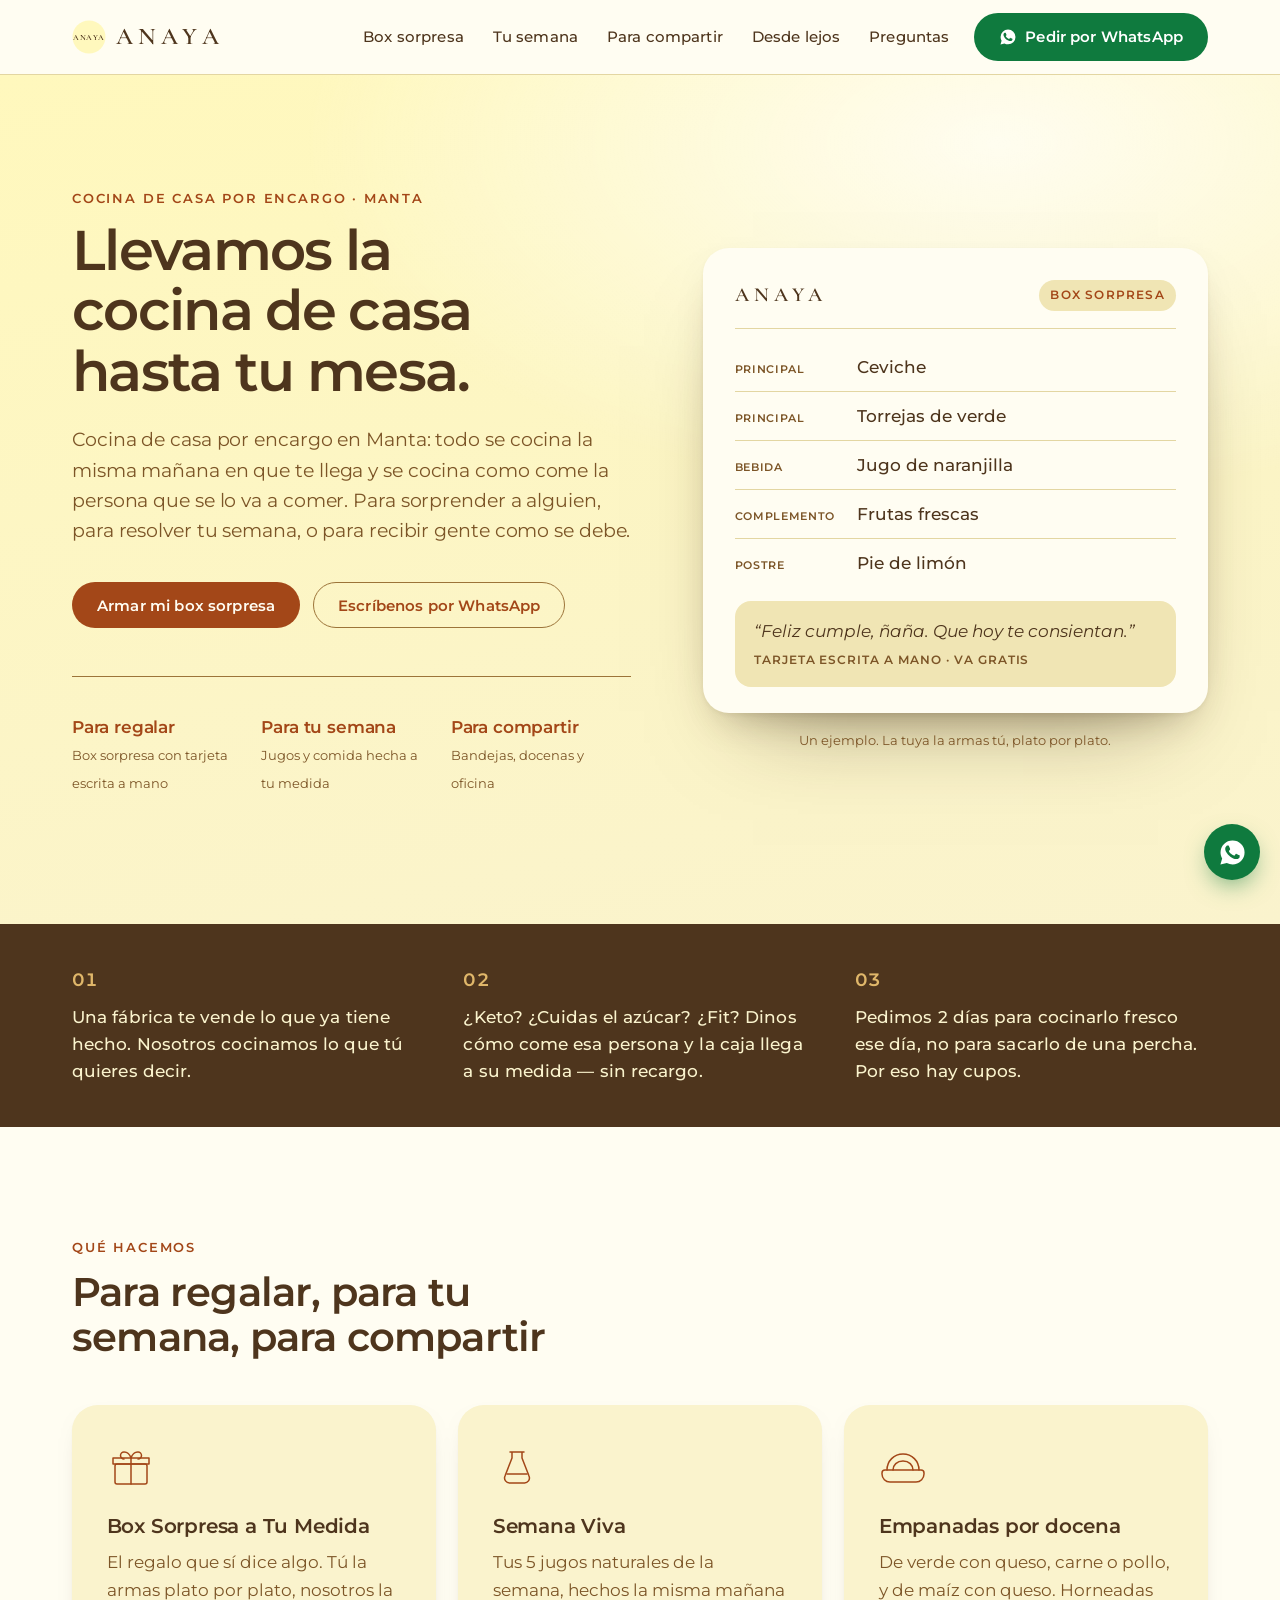
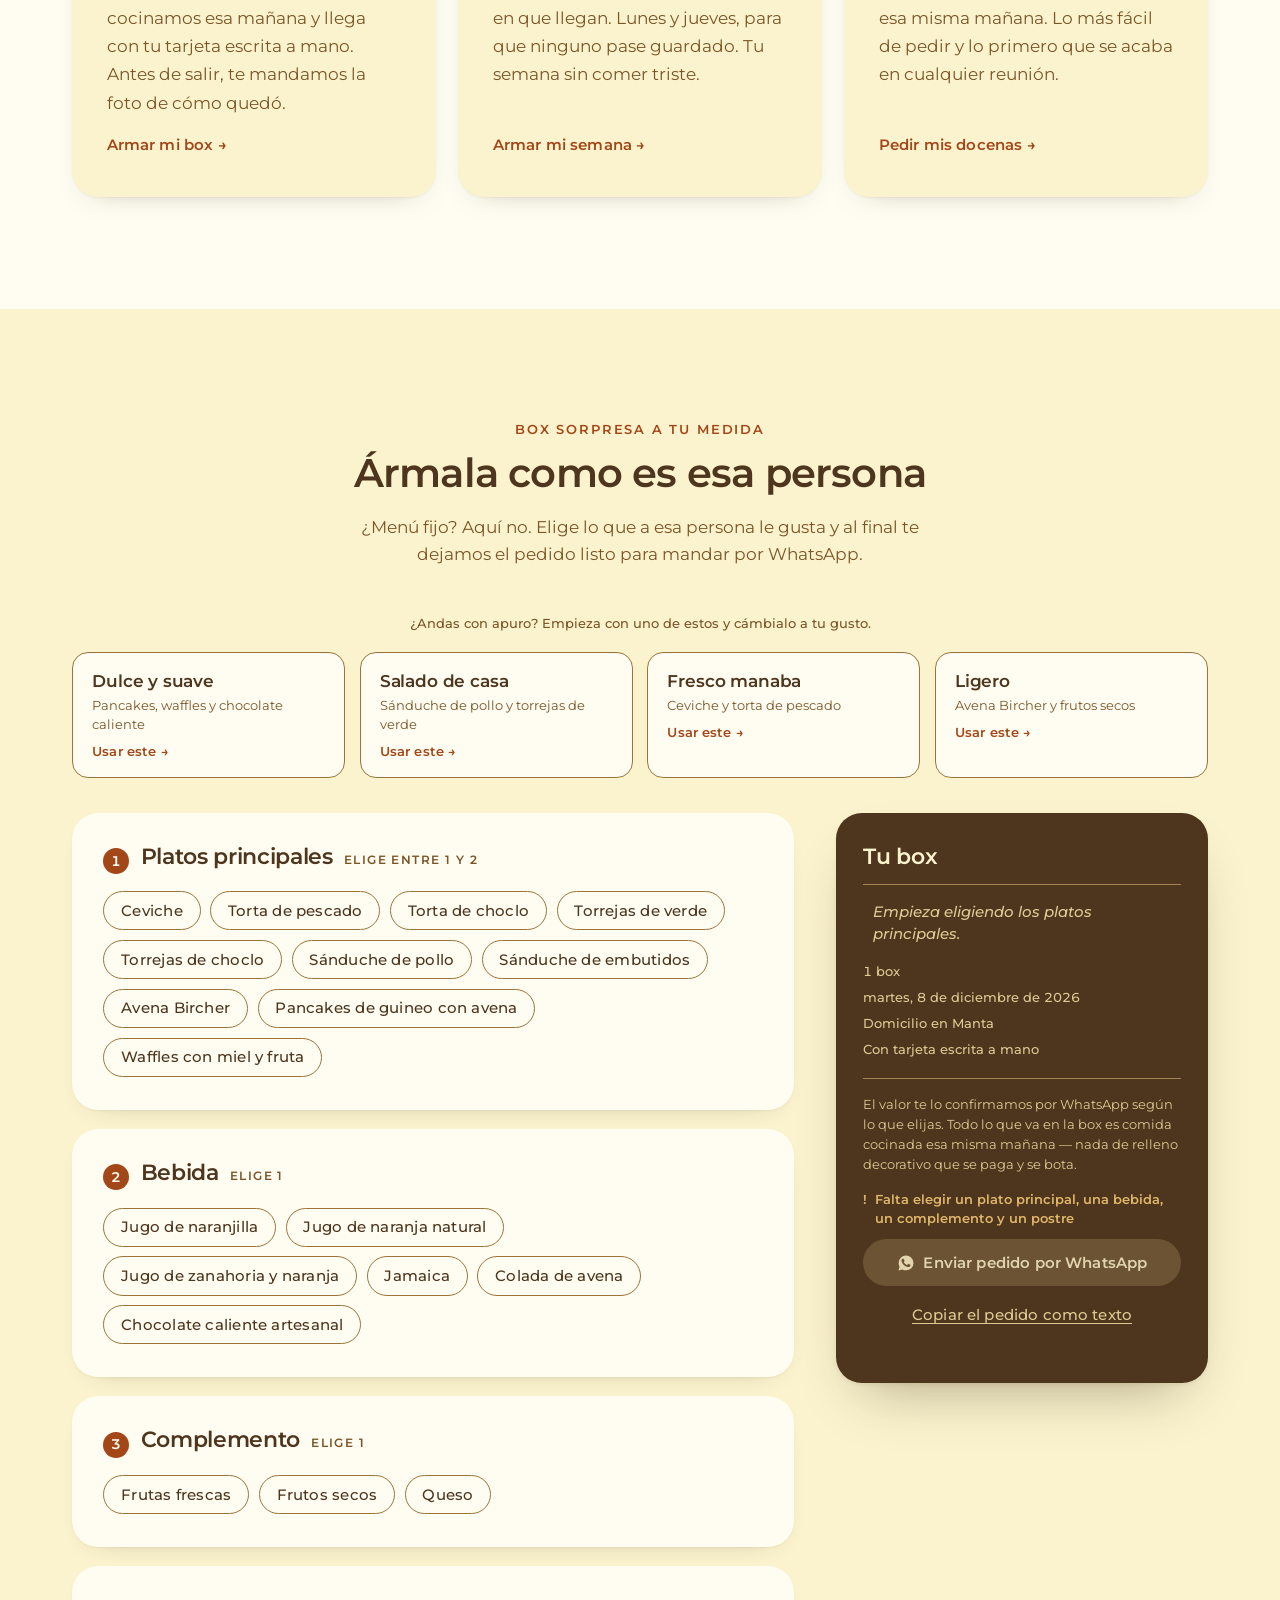
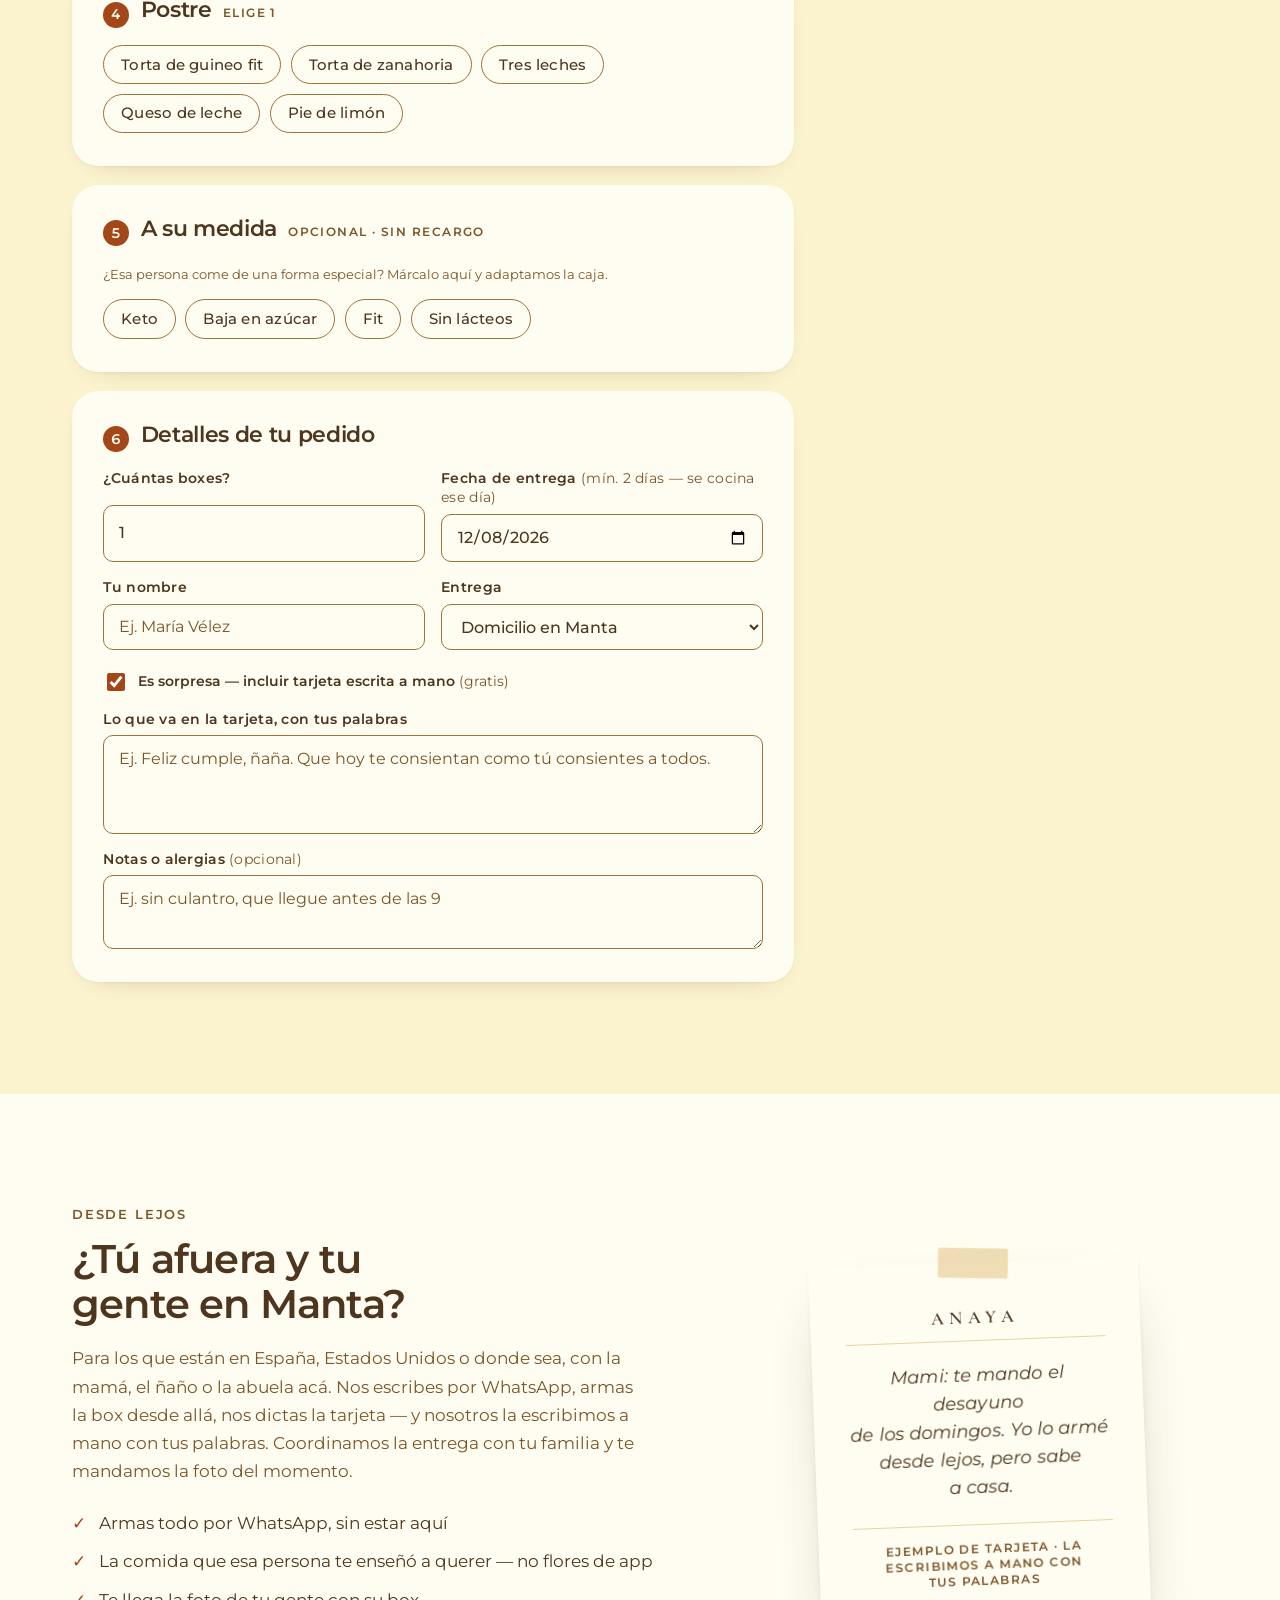
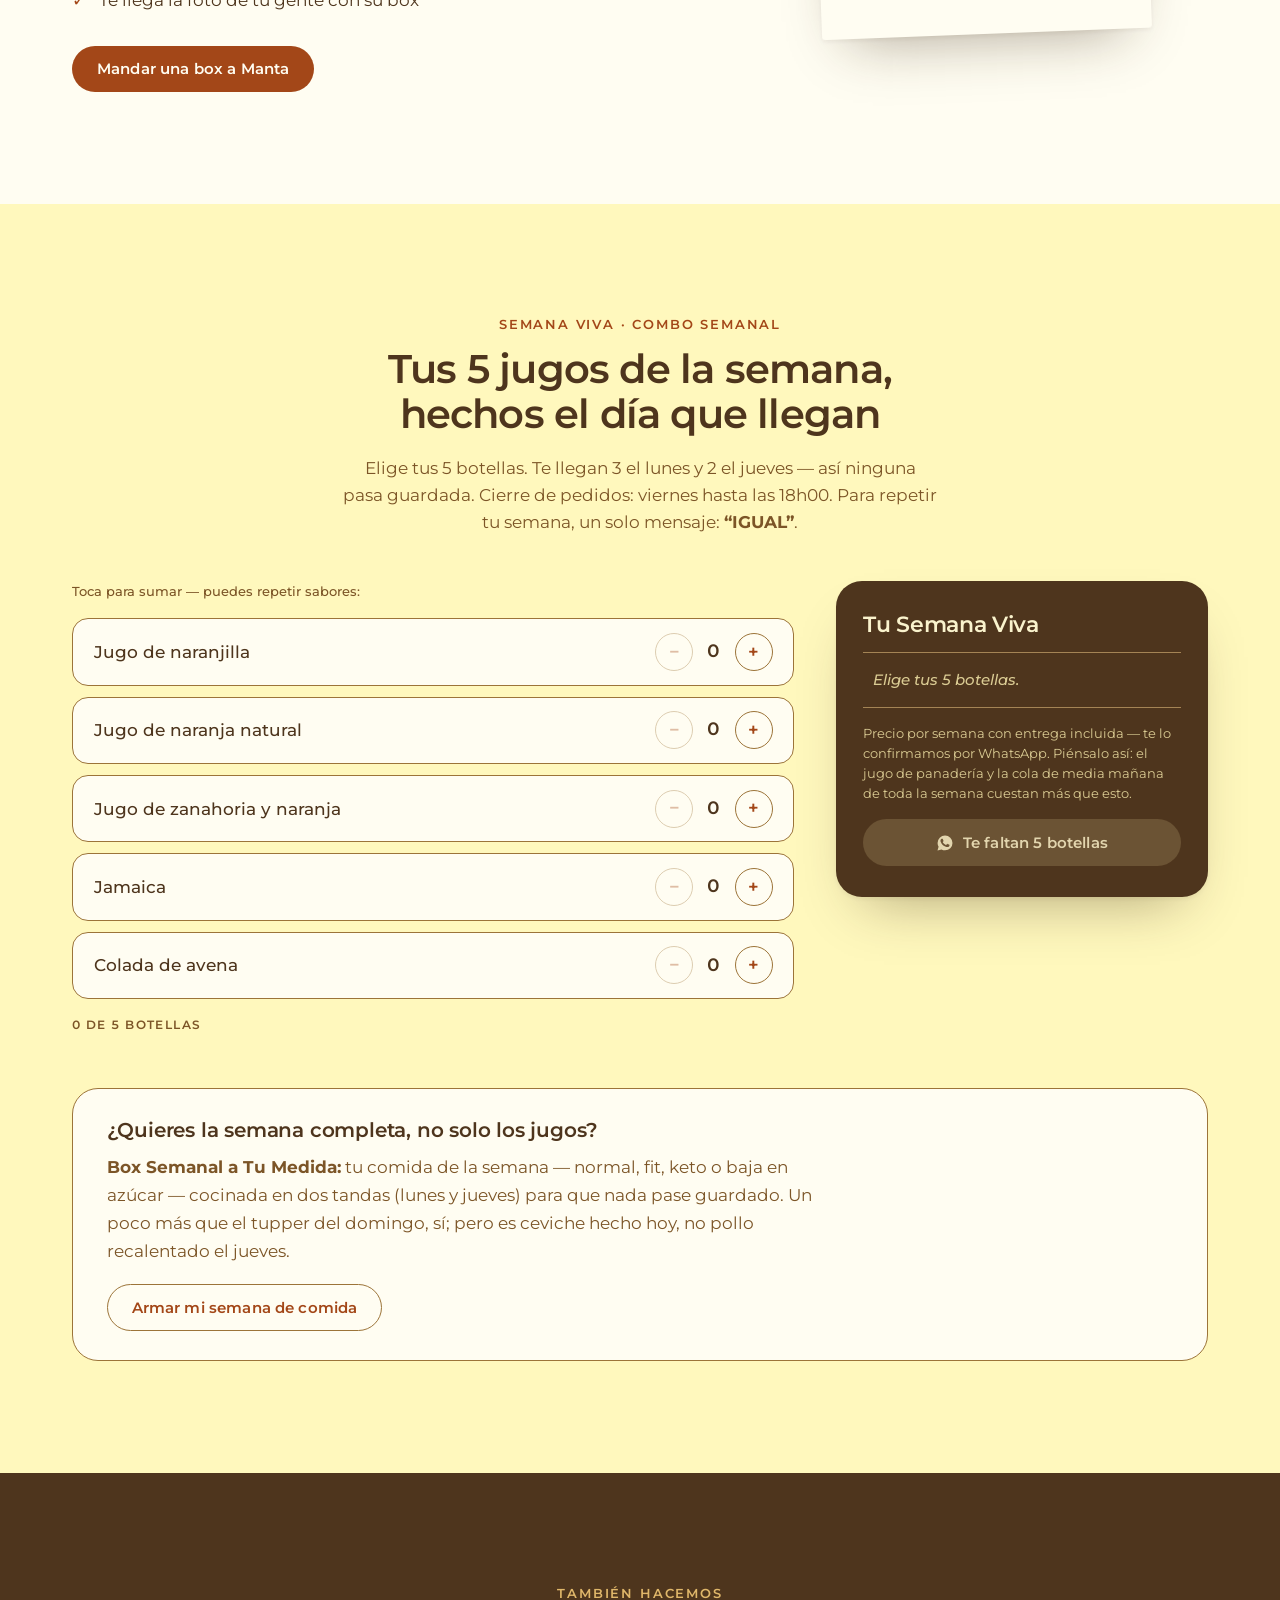
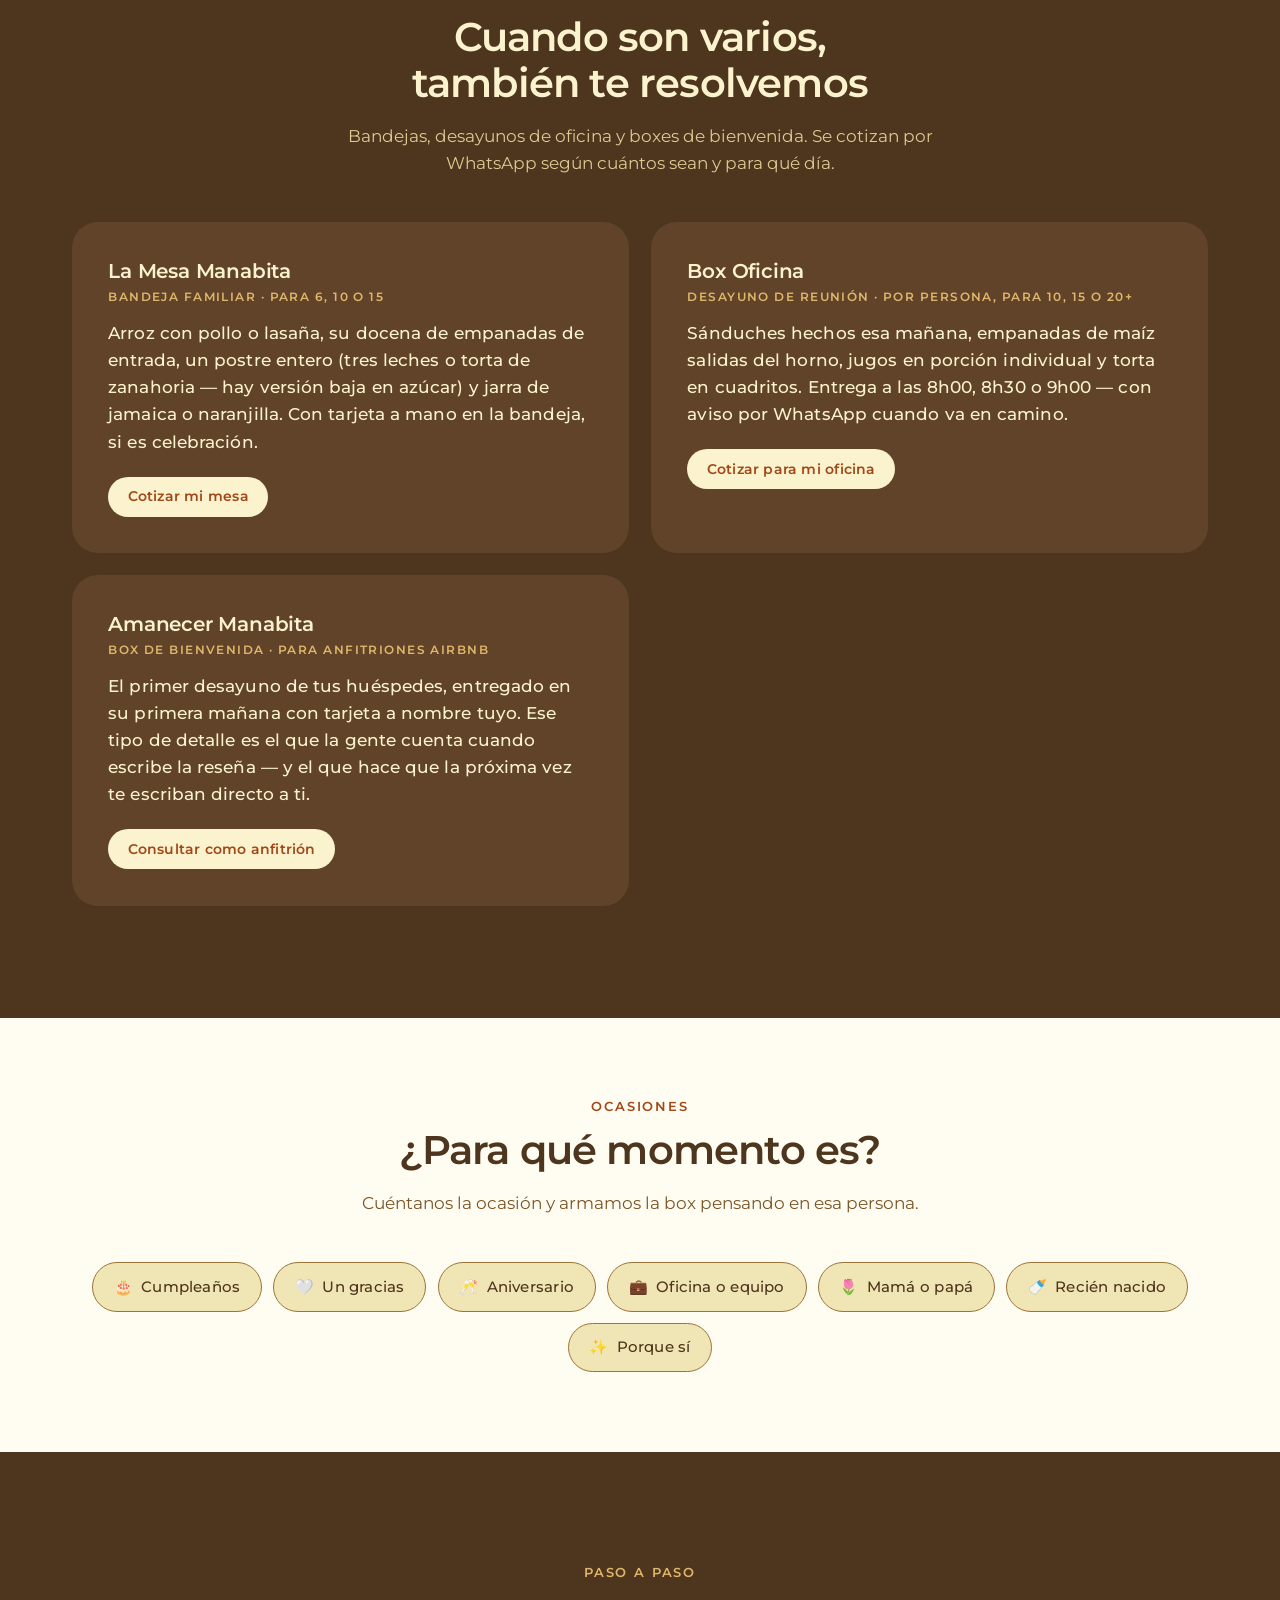
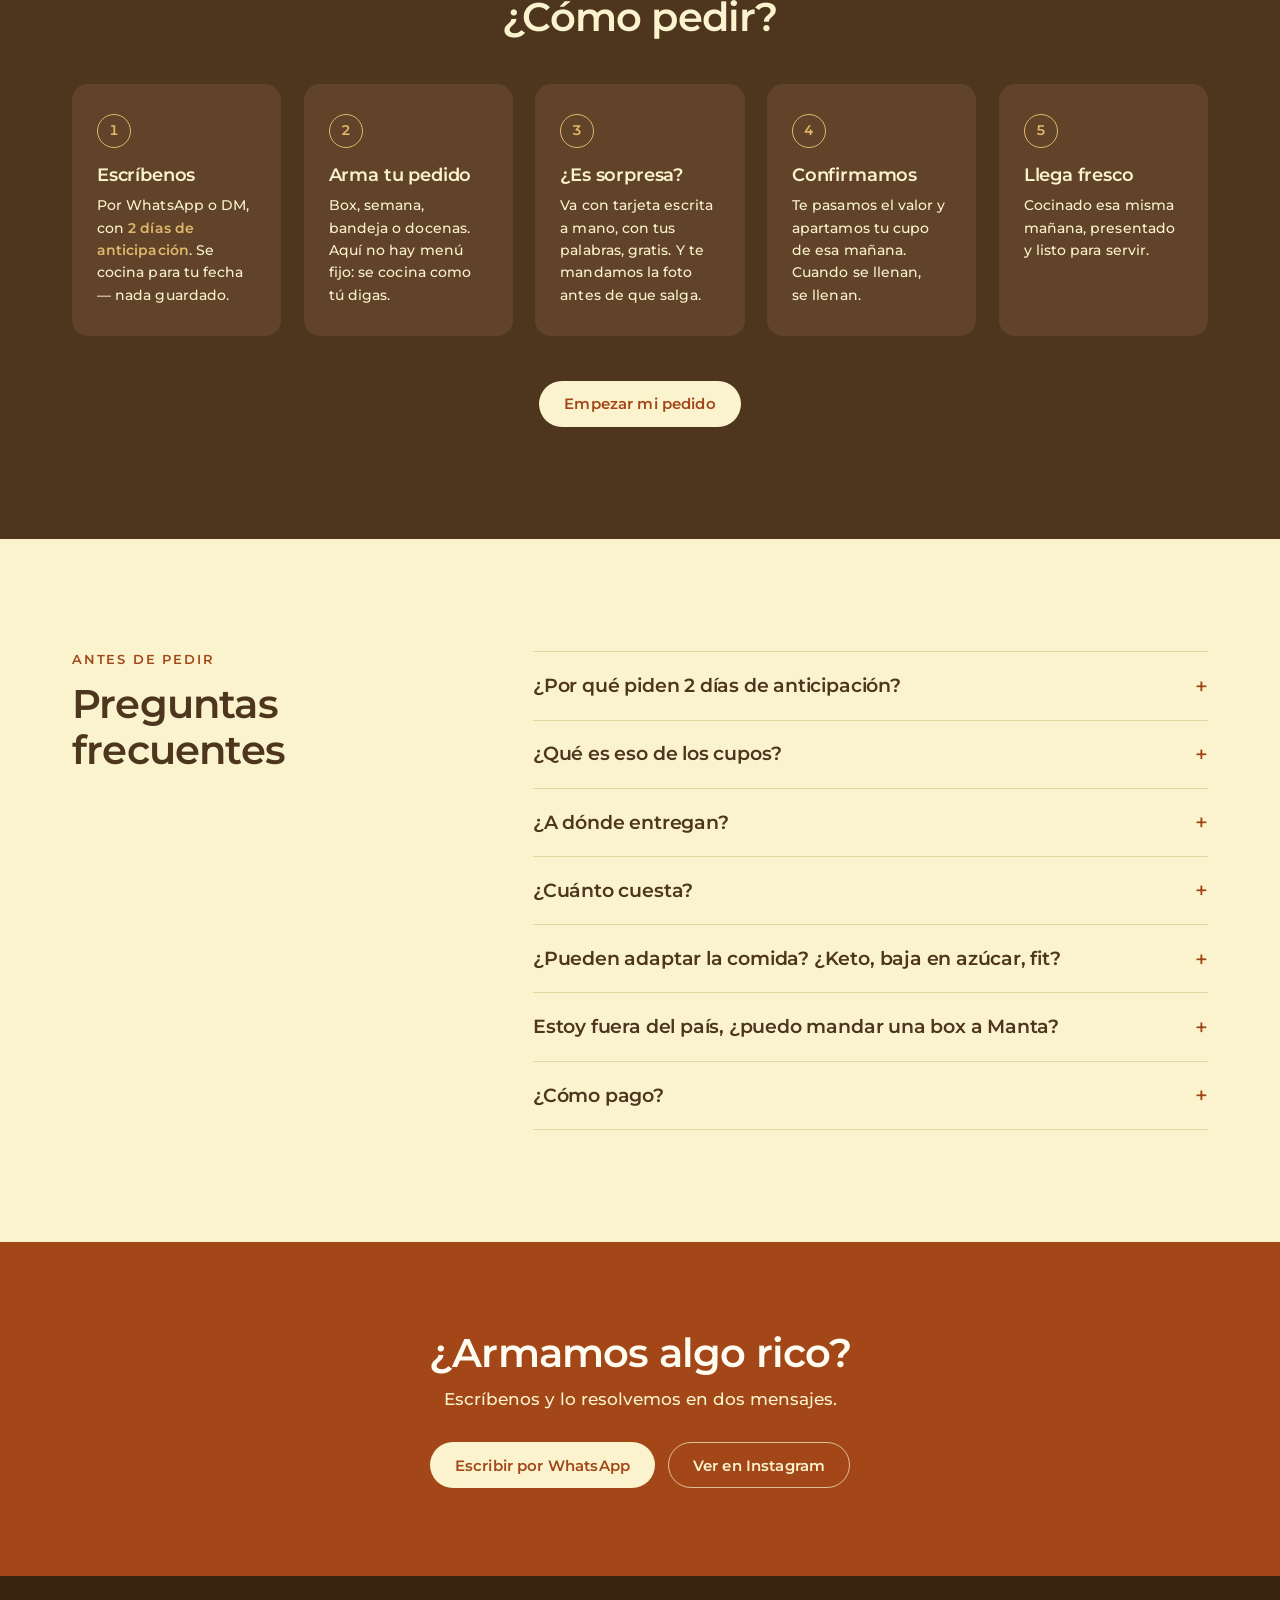
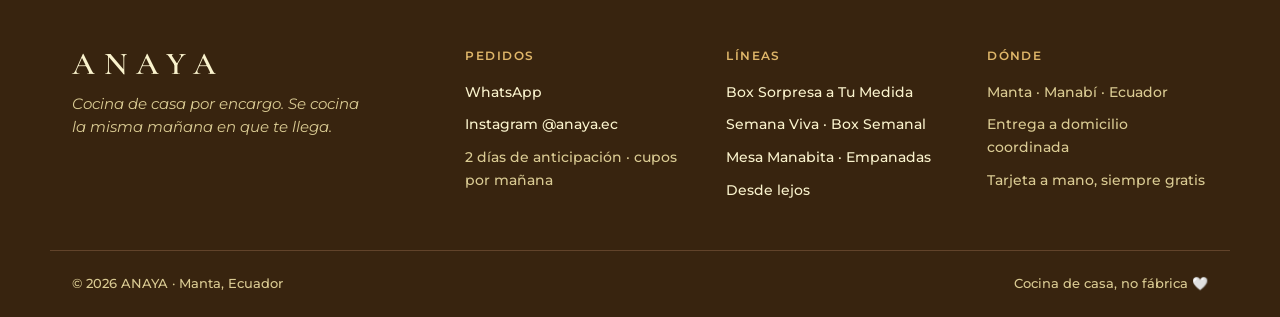
==== index.html @ 7e1e5464 "fix(posicionamiento): el sitio vendía desayunos, la estrategia vende una cocina El titular decía "El" ====
<!DOCTYPE html>
<html lang="es-EC">
<head>
<meta charset="utf-8" />
<meta name="viewport" content="width=device-width, initial-scale=1, viewport-fit=cover" />
<title>ANAYA · Cocina de casa por encargo | Desayuno sorpresa en Manta</title>
<meta name="description" content="Cocina de casa por encargo en Manta. Para sorprender a alguien, resolver tu semana o recibir gente: box sorpresa con tarjeta escrita a mano, semana de jugos naturales, bandejas manabas y empanadas por docena. Todo se cocina la misma mañana en que llega." />
<meta name="theme-color" content="#4E351D" />
<link rel="canonical" href="https://zeus-manuel.github.io/anaya/" />

<meta property="og:type" content="website" />
<meta property="og:site_name" content="ANAYA" />
<meta property="og:locale" content="es_EC" />
<meta property="og:url" content="https://zeus-manuel.github.io/anaya/" />
<meta property="og:title" content="ANAYA · Llevamos la cocina de casa hasta tu mesa" />
<meta property="og:description" content="Cocina de casa por encargo en Manta. Para regalar, para tu semana y para compartir. Se cocina la misma mañana en que llega — nada guardado." />
<meta property="og:image" content="https://zeus-manuel.github.io/anaya/assets/og-image.png" />
<meta property="og:image:width" content="1200" />
<meta property="og:image:height" content="630" />
<meta property="og:image:alt" content="ANAYA — Llevamos la cocina de casa hasta tu mesa" />
<meta name="twitter:card" content="summary_large_image" />

<link rel="icon" href="assets/favicon.svg" type="image/svg+xml" />
<link rel="apple-touch-icon" href="assets/favicon.svg" />

<link rel="preconnect" href="https://fonts.googleapis.com" />
<link rel="preconnect" href="https://fonts.gstatic.com" crossorigin />
<link rel="stylesheet" href="https://fonts.googleapis.com/css2?family=Cormorant+Garamond:wght@600&family=Montserrat:ital,wght@0,400;0,500;0,600;1,400&display=swap" />
<link rel="stylesheet" href="assets/styles.css" />
</head>

<body>
<a class="skip" href="#sorpresa">Ir directo a armar tu box</a>

<!-- ══════════════ HEADER ══════════════ -->
<header class="nav" id="top">
  <div class="wrap nav__in">
    <a class="brand" href="#top" aria-label="ANAYA — inicio">
      <span class="brand__mark" aria-hidden="true">
        <svg viewBox="0 0 64 64" width="34" height="34"><circle cx="32" cy="32" r="31" fill="#FFF8BD"/><text x="32" y="38" text-anchor="middle" font-family="Cormorant Garamond, serif" font-size="15" font-weight="600" letter-spacing="1.2" fill="#4E351D">ANAYA</text></svg>
      </span>
      <span class="brand__word">ANAYA</span>
    </a>

    <nav class="nav__links" aria-label="Principal">
      <a href="#sorpresa">Box sorpresa</a>
      <a href="#semana">Tu semana</a>
      <a href="#compartir">Para compartir</a>
      <a href="#lejos">Desde lejos</a>
      <a href="#faq">Preguntas</a>
    </nav>

    <a class="btn btn--wa nav__cta" data-wa="Hola ANAYA! Vengo de la página web y quiero hacer un pedido.">
      <svg class="ico-wa" viewBox="0 0 24 24" aria-hidden="true"><path d="M12.04 2A9.9 9.9 0 0 0 2.1 11.9c0 1.75.46 3.46 1.34 4.97L2 22l5.28-1.38a9.9 9.9 0 0 0 4.76 1.21h.01a9.9 9.9 0 0 0 9.94-9.9A9.9 9.9 0 0 0 12.04 2Zm5.8 14.06c-.25.69-1.45 1.32-2 1.36-.51.04-1.16.06-1.87-.12a16.9 16.9 0 0 1-1.7-.63c-2.99-1.29-4.94-4.3-5.09-4.5-.15-.2-1.22-1.62-1.22-3.1 0-1.47.77-2.2 1.05-2.5.27-.3.6-.37.8-.37h.57c.19 0 .43-.03.67.51.25.6.85 2.07.92 2.22.08.15.13.33.03.53-.1.2-.15.32-.3.5s-.31.39-.44.53c-.15.15-.3.31-.13.6.17.3.76 1.25 1.63 2.03 1.12 1 2.06 1.3 2.36 1.45.3.15.47.13.64-.08.17-.2.73-.85.93-1.15.2-.3.39-.25.66-.15.27.1 1.72.81 2.02.96.3.15.5.22.57.35.07.13.07.74-.18 1.43Z"/></svg>
      Pedir por WhatsApp
    </a>

    <button class="burger" aria-expanded="false" aria-controls="mnav" aria-label="Abrir menú"><span></span><span></span><span></span></button>
  </div>
  <nav class="mnav" id="mnav" aria-label="Menú móvil" hidden>
    <a href="#sorpresa">Box sorpresa</a>
    <a href="#semana">Tu semana</a>
    <a href="#compartir">Para compartir</a>
    <a href="#lejos">Desde lejos</a>
    <a href="#faq">Preguntas</a>
    <a class="mnav__wa" data-wa="Hola ANAYA! Vengo de la página web y quiero hacer un pedido.">Pedir por WhatsApp</a>
  </nav>
</header>

<main>

<!-- ══════════════ HERO ══════════════ -->
<section class="hero">
  <div class="wrap hero__in">
    <div class="hero__copy">
      <p class="eyebrow">Cocina de casa por encargo · Manta</p>
      <h1>Llevamos la cocina de casa hasta tu mesa.</h1>
      <p class="lead">
        Cocina de casa por encargo en Manta: todo se cocina la misma mañana en
        que te llega y se cocina como come la persona que se lo va a comer.
        Para sorprender a alguien, para resolver tu semana, o para recibir
        gente como se debe.
      </p>
      <div class="hero__cta">
        <a class="btn btn--solid" href="#sorpresa">Armar mi box sorpresa</a>
        <a class="btn btn--ghost" data-wa="Hola ANAYA! Quiero consultar por una box sorpresa.">Escríbenos por WhatsApp</a>
      </div>
      <ul class="hero__jobs">
        <li><a href="#sorpresa"><strong>Para regalar</strong><span>Box sorpresa con tarjeta escrita a mano</span></a></li>
        <li><a href="#semana"><strong>Para tu semana</strong><span>Jugos y comida hecha a tu medida</span></a></li>
        <li><a href="#compartir"><strong>Para compartir</strong><span>Bandejas, docenas y oficina</span></a></li>
      </ul>
    </div>

    <div class="hero__art">
      <div class="boxcard">
        <div class="boxcard__top">
          <span class="boxcard__mark">ANAYA</span>
          <span class="boxcard__badge">Box sorpresa</span>
        </div>
        <ul class="boxcard__list">
          <li><span>Principal</span>Ceviche</li>
          <li><span>Principal</span>Torrejas de verde</li>
          <li><span>Bebida</span>Jugo de naranjilla</li>
          <li><span>Complemento</span>Frutas frescas</li>
          <li><span>Postre</span>Pie de limón</li>
        </ul>
        <div class="boxcard__note">
          <p class="boxcard__hand">“Feliz cumple, ñaña. Que hoy te consientan.”</p>
          <p class="boxcard__foot">Tarjeta escrita a mano · va gratis</p>
        </div>
      </div>
      <p class="hero__art-cap">Un ejemplo. La tuya la armas tú, plato por plato.</p>
    </div>
  </div>
</section>

<!-- ══════════════ STRIP: EL MECANISMO ══════════════ -->
<section class="strip" aria-label="Por qué ANAYA">
  <div class="wrap strip__in">
    <div><span class="strip__n">01</span><p>Una fábrica te vende lo que ya tiene hecho. Nosotros cocinamos lo que tú quieres decir.</p></div>
    <div><span class="strip__n">02</span><p>¿Keto? ¿Cuidas el azúcar? ¿Fit? Dinos cómo come esa persona y la caja llega a su medida — sin recargo.</p></div>
    <div><span class="strip__n">03</span><p>Pedimos 2 días para cocinarlo fresco ese día, no para sacarlo de una percha. Por eso hay cupos.</p></div>
  </div>
</section>

<!-- ══════════════ LAS TRES LÍNEAS ══════════════ -->
<section class="offer" id="lineas">
  <div class="wrap">
    <header class="sec-head">
      <p class="eyebrow">Qué hacemos</p>
      <h2>Para regalar, para tu semana, para compartir</h2>
    </header>
    <div class="cards">
      <article class="card">
        <div class="card__icon" aria-hidden="true">
          <svg viewBox="0 0 48 48"><rect x="8" y="20" width="32" height="20" rx="2"/><path d="M6 14h36v6H6zM24 14v26"/><path d="M24 14s-2-6-7-6a3.5 3.5 0 0 0 0 7M24 14s2-6 7-6a3.5 3.5 0 0 1 0 7"/></svg>
        </div>
        <h3>Box Sorpresa a Tu Medida</h3>
        <p>El regalo que sí dice algo. Tú la armas plato por plato, nosotros la cocinamos esa mañana y llega con tu tarjeta escrita a mano. Antes de salir, te mandamos la foto de cómo quedó.</p>
        <a class="card__link" href="#sorpresa">Armar mi box <span aria-hidden="true">→</span></a>
      </article>

      <article class="card">
        <div class="card__icon" aria-hidden="true">
          <svg viewBox="0 0 48 48"><path d="M17 8h14M19 8v6l-7 18a5 5 0 0 0 5 7h14a5 5 0 0 0 5-7l-7-18V8"/><path d="M14 30h20"/></svg>
        </div>
        <h3>Semana Viva</h3>
        <p>Tus 5 jugos naturales de la semana, hechos la misma mañana en que llegan. Lunes y jueves, para que ninguno pase guardado. Tu semana sin comer triste.</p>
        <a class="card__link" href="#semana">Armar mi semana <span aria-hidden="true">→</span></a>
      </article>

      <article class="card">
        <div class="card__icon" aria-hidden="true">
          <svg viewBox="0 0 48 48"><path d="M8 26c0-9 7-16 16-16s16 7 16 16"/><path d="M6 26h36a3 3 0 0 1 3 3v1a8 8 0 0 1-8 8H11a8 8 0 0 1-8-8v-1a3 3 0 0 1 3-3Z"/><path d="M14 26c0-5 4-9 10-9s10 4 10 9"/></svg>
        </div>
        <h3>Empanadas por docena</h3>
        <p>De verde con queso, carne o pollo, y de maíz con queso. Horneadas esa misma mañana. Lo más fácil de pedir y lo primero que se acaba en cualquier reunión.</p>
        <a class="card__link" data-wa="Hola ANAYA! Quiero pedir empanadas por docena: ___ de verde (queso, carne o pollo) y ___ de maíz, para el día ___.">Pedir mis docenas <span aria-hidden="true">→</span></a>
      </article>
    </div>
  </div>
</section>

<!-- ══════════════ BOX SORPRESA (BUILDER) ══════════════ -->
<section class="builder" id="sorpresa">
  <div class="wrap">
    <header class="sec-head sec-head--center">
      <p class="eyebrow">Box Sorpresa a Tu Medida</p>
      <h2>Ármala como es esa persona</h2>
      <p class="sec-sub">
        ¿Menú fijo? Aquí no. Elige lo que a esa persona le gusta y al final te
        dejamos el pedido listo para mandar por WhatsApp.
      </p>
    </header>

    <div class="presets">
      <p class="presets__lead">¿Andas con apuro? Empieza con uno de estos y cámbialo a tu gusto.</p>
      <div class="presets__row" id="presetRow"></div>
    </div>

    <div class="builder__grid">
      <form class="builder__form" id="boxForm" novalidate>
        <fieldset class="grp" data-group="principales" data-min="1" data-max="2">
          <legend>
            <span class="grp__step">1</span>
            <span class="grp__title">Platos principales</span>
            <span class="grp__hint">Elige entre 1 y 2</span>
          </legend>
          <div class="opts" data-opts="principales"></div>
        </fieldset>

        <fieldset class="grp" data-group="bebida" data-min="1" data-max="1">
          <legend>
            <span class="grp__step">2</span>
            <span class="grp__title">Bebida</span>
            <span class="grp__hint">Elige 1</span>
          </legend>
          <div class="opts" data-opts="bebida"></div>
        </fieldset>

        <fieldset class="grp" data-group="complemento" data-min="1" data-max="1">
          <legend>
            <span class="grp__step">3</span>
            <span class="grp__title">Complemento</span>
            <span class="grp__hint">Elige 1</span>
          </legend>
          <div class="opts" data-opts="complemento"></div>
        </fieldset>

        <fieldset class="grp" data-group="postre" data-min="1" data-max="1">
          <legend>
            <span class="grp__step">4</span>
            <span class="grp__title">Postre</span>
            <span class="grp__hint">Elige 1</span>
          </legend>
          <div class="opts" data-opts="postre"></div>
        </fieldset>

        <fieldset class="grp">
          <legend>
            <span class="grp__step">5</span>
            <span class="grp__title">A su medida</span>
            <span class="grp__hint">Opcional · sin recargo</span>
          </legend>
          <p class="grp__note">¿Esa persona come de una forma especial? Márcalo aquí y adaptamos la caja.</p>
          <div class="opts" data-opts="medida"></div>
        </fieldset>

        <fieldset class="grp grp--details">
          <legend>
            <span class="grp__step">6</span>
            <span class="grp__title">Detalles de tu pedido</span>
          </legend>

          <div class="fields">
            <label class="field">
              <span>¿Cuántas boxes?</span>
              <input type="number" id="fQty" min="1" max="50" value="1" inputmode="numeric" />
            </label>

            <label class="field">
              <span>Fecha de entrega <em>(mín. 2 días — se cocina ese día)</em></span>
              <input type="date" id="fDate" />
            </label>

            <label class="field">
              <span>Tu nombre</span>
              <input type="text" id="fName" placeholder="Ej. María Vélez" autocomplete="name" />
            </label>

            <label class="field">
              <span>Entrega</span>
              <select id="fDelivery">
                <option value="Domicilio en Manta">Domicilio en Manta</option>
                <option value="Retiro coordinado">Retiro coordinado</option>
                <option value="Aún por definir">Aún por definir</option>
              </select>
            </label>
          </div>

          <label class="check">
            <input type="checkbox" id="fGift" checked />
            <span>Es sorpresa — incluir tarjeta escrita a mano <em>(gratis)</em></span>
          </label>

          <label class="field field--full" id="giftWrap">
            <span>Lo que va en la tarjeta, con tus palabras</span>
            <textarea id="fGiftMsg" rows="3" maxlength="240" placeholder="Ej. Feliz cumple, ñaña. Que hoy te consientan como tú consientes a todos."></textarea>
          </label>

          <label class="field field--full">
            <span>Notas o alergias <em>(opcional)</em></span>
            <textarea id="fNotes" rows="2" maxlength="300" placeholder="Ej. sin culantro, que llegue antes de las 9"></textarea>
          </label>
        </fieldset>
      </form>

      <aside class="summary" aria-live="polite">
        <div class="summary__card">
          <h3>Tu box</h3>
          <ul class="summary__list" id="sumList">
            <li class="summary__empty">Empieza eligiendo los platos principales.</li>
          </ul>

          <div class="summary__meta" id="sumMeta"></div>

          <p class="summary__note">
            El valor te lo confirmamos por WhatsApp según lo que elijas.
            Todo lo que va en la box es comida cocinada esa misma mañana —
            nada de relleno decorativo que se paga y se bota.
          </p>

          <p class="summary__missing" id="missingMsg"></p>

          <button type="button" class="btn btn--wa btn--block" id="sendBtn" disabled>
            <svg class="ico-wa" viewBox="0 0 24 24" aria-hidden="true"><path d="M12.04 2A9.9 9.9 0 0 0 2.1 11.9c0 1.75.46 3.46 1.34 4.97L2 22l5.28-1.38a9.9 9.9 0 0 0 4.76 1.21h.01a9.9 9.9 0 0 0 9.94-9.9A9.9 9.9 0 0 0 12.04 2Zm5.8 14.06c-.25.69-1.45 1.32-2 1.36-.51.04-1.16.06-1.87-.12a16.9 16.9 0 0 1-1.7-.63c-2.99-1.29-4.94-4.3-5.09-4.5-.15-.2-1.22-1.62-1.22-3.1 0-1.47.77-2.2 1.05-2.5.27-.3.6-.37.8-.37h.57c.19 0 .43-.03.67.51.25.6.85 2.07.92 2.22.08.15.13.33.03.53-.1.2-.15.32-.3.5s-.31.39-.44.53c-.15.15-.3.31-.13.6.17.3.76 1.25 1.63 2.03 1.12 1 2.06 1.3 2.36 1.45.3.15.47.13.64-.08.17-.2.73-.85.93-1.15.2-.3.39-.25.66-.15.27.1 1.72.81 2.02.96.3.15.5.22.57.35.07.13.07.74-.18 1.43Z"/></svg>
            <span id="sendLabel">Enviar pedido por WhatsApp</span>
          </button>

          <button type="button" class="linkish" id="copyBtn">Copiar el pedido como texto</button>
          <p class="summary__status" id="copyStatus" role="status"></p>
        </div>
      </aside>
    </div>
  </div>

  <div class="stickybar" id="stickybar" hidden>
    <div class="stickybar__txt"><strong id="sbCount">0</strong> <span id="sbWord">selecciones</span></div>
    <button type="button" class="btn btn--wa btn--sm" id="sbSend">Enviar pedido</button>
  </div>
</section>

<!-- ══════════════ DESDE LEJOS ══════════════ -->
<section class="lejos" id="lejos">
  <div class="wrap lejos__in">
    <div class="lejos__copy">
      <p class="eyebrow">Desde lejos</p>
      <h2>¿Tú afuera y tu gente en Manta?</h2>
      <p>
        Para los que están en España, Estados Unidos o donde sea, con la mamá,
        el ñaño o la abuela acá. Nos escribes por WhatsApp, armas la box desde
        allá, nos dictas la tarjeta — y nosotros la escribimos a mano con tus
        palabras. Coordinamos la entrega con tu familia y te mandamos la foto
        del momento.
      </p>
      <ul class="ticks">
        <li>Armas todo por WhatsApp, sin estar aquí</li>
        <li>La comida que esa persona te enseñó a querer — no flores de app</li>
        <li>Te llega la foto de tu gente con su box</li>
      </ul>
      <a class="btn btn--solid" data-wa="Hola ANAYA! Estoy fuera del país y quiero mandar una box a alguien en Manta. ¿Me ayudan a armarla?">Mandar una box a Manta</a>
    </div>
    <div class="lejos__note">
      <div class="gift__card">
        <p class="gift__brand">ANAYA</p>
        <p class="gift__hand">Mami: te mando el desayuno<br>de los domingos. Yo lo armé<br>desde lejos, pero sabe a casa.</p>
        <p class="gift__small">EJEMPLO DE TARJETA · LA ESCRIBIMOS A MANO CON TUS PALABRAS</p>
      </div>
    </div>
  </div>
</section>

<!-- ══════════════ SEMANA VIVA ══════════════ -->
<section class="semana" id="semana">
  <div class="wrap">
    <header class="sec-head sec-head--center">
      <p class="eyebrow">Semana Viva · combo semanal</p>
      <h2>Tus 5 jugos de la semana, hechos el día que llegan</h2>
      <p class="sec-sub">
        Elige tus 5 botellas. Te llegan 3 el lunes y 2 el jueves — así ninguna
        pasa guardada. Cierre de pedidos: viernes hasta las 18h00. Para repetir tu
        semana, un solo mensaje: <strong>“IGUAL”</strong>.
      </p>
    </header>

    <div class="semana__grid">
      <div class="semana__pick">
        <p class="semana__lead">Toca para sumar — puedes repetir sabores:</p>
        <div class="juices" id="juiceList"></div>
        <p class="semana__count" id="juiceCount">0 de 5 botellas</p>
      </div>

      <aside class="summary">
        <div class="summary__card">
          <h3>Tu Semana Viva</h3>
          <ul class="summary__list" id="juiceSum">
            <li class="summary__empty">Elige tus 5 botellas.</li>
          </ul>
          <p class="summary__note">
            Precio por semana con entrega incluida — te lo confirmamos por
            WhatsApp. Piénsalo así: el jugo de panadería y la cola de media
            mañana de toda la semana cuestan más que esto.
          </p>
          <button type="button" class="btn btn--wa btn--block" id="juiceSend" disabled>
            <svg class="ico-wa" viewBox="0 0 24 24" aria-hidden="true"><path d="M12.04 2A9.9 9.9 0 0 0 2.1 11.9c0 1.75.46 3.46 1.34 4.97L2 22l5.28-1.38a9.9 9.9 0 0 0 4.76 1.21h.01a9.9 9.9 0 0 0 9.94-9.9A9.9 9.9 0 0 0 12.04 2Zm5.8 14.06c-.25.69-1.45 1.32-2 1.36-.51.04-1.16.06-1.87-.12a16.9 16.9 0 0 1-1.7-.63c-2.99-1.29-4.94-4.3-5.09-4.5-.15-.2-1.22-1.62-1.22-3.1 0-1.47.77-2.2 1.05-2.5.27-.3.6-.37.8-.37h.57c.19 0 .43-.03.67.51.25.6.85 2.07.92 2.22.08.15.13.33.03.53-.1.2-.15.32-.3.5s-.31.39-.44.53c-.15.15-.3.31-.13.6.17.3.76 1.25 1.63 2.03 1.12 1 2.06 1.3 2.36 1.45.3.15.47.13.64-.08.17-.2.73-.85.93-1.15.2-.3.39-.25.66-.15.27.1 1.72.81 2.02.96.3.15.5.22.57.35.07.13.07.74-.18 1.43Z"/></svg>
            <span id="juiceLabel">Pedir mi semana</span>
          </button>
        </div>
      </aside>
    </div>

    <div class="semana__more">
      <h3>¿Quieres la semana completa, no solo los jugos?</h3>
      <p>
        <strong>Box Semanal a Tu Medida:</strong> tu comida de la semana —
        normal, fit, keto o baja en azúcar — cocinada en dos tandas (lunes y
        jueves) para que nada pase guardado. Un poco más que el tupper del
        domingo, sí; pero es ceviche hecho hoy, no pollo recalentado el jueves.
      </p>
      <a class="btn btn--ghost" data-wa="Hola ANAYA! Quiero mi Box Semanal a Tu Medida. La quiero ___ (normal, fit, keto o baja en azúcar), con el plan de ___ días (3 o 5).">Armar mi semana de comida</a>
    </div>
  </div>
</section>

<!-- ══════════════ PARA COMPARTIR ══════════════ -->
<section class="trays" id="compartir">
  <div class="wrap">
    <header class="sec-head sec-head--center sec-head--light">
      <p class="eyebrow">También hacemos</p>
      <h2>Cuando son varios, también te resolvemos</h2>
      <p class="sec-sub">Bandejas, desayunos de oficina y boxes de bienvenida. Se cotizan por WhatsApp según cuántos sean y para qué día.</p>
    </header>

    <div class="share">
      <article class="share__card">
        <h3>La Mesa Manabita</h3>
        <p class="share__tag">Bandeja familiar · para 6, 10 o 15</p>
        <p>Arroz con pollo o lasaña, su docena de empanadas de entrada, un postre entero (tres leches o torta de zanahoria — hay versión baja en azúcar) y jarra de jamaica o naranjilla. Con tarjeta a mano en la bandeja, si es celebración.</p>
        <a class="btn btn--cream btn--sm" data-wa="Hola ANAYA! Quiero una Mesa Manabita. Somos ___ personas, para el día ___.">Cotizar mi mesa</a>
      </article>

      <article class="share__card">
        <h3>Box Oficina</h3>
        <p class="share__tag">Desayuno de reunión · por persona, para 10, 15 o 20+</p>
        <p>Sánduches hechos esa mañana, empanadas de maíz salidas del horno, jugos en porción individual y torta en cuadritos. Entrega a las 8h00, 8h30 o 9h00 — con aviso por WhatsApp cuando va en camino.</p>
        <a class="btn btn--cream btn--sm" data-wa="Hola ANAYA! Quiero una Box Oficina para ___ personas, el día ___ a las ___.">Cotizar para mi oficina</a>
      </article>

      <article class="share__card">
        <h3>Amanecer Manabita</h3>
        <p class="share__tag">Box de bienvenida · para anfitriones Airbnb</p>
        <p>El primer desayuno de tus huéspedes, entregado en su primera mañana con tarjeta a nombre tuyo. Ese tipo de detalle es el que la gente cuenta cuando escribe la reseña — y el que hace que la próxima vez te escriban directo a ti.</p>
        <a class="btn btn--cream btn--sm" data-wa="Hola ANAYA! Tengo alojamiento en Manta y quiero la box de bienvenida Amanecer Manabita para mis huéspedes.">Consultar como anfitrión</a>
      </article>
    </div>
  </div>
</section>

<!-- ══════════════ OCASIONES ══════════════ -->
<section class="occ" id="ocasiones">
  <div class="wrap">
    <header class="sec-head sec-head--center">
      <p class="eyebrow">Ocasiones</p>
      <h2>¿Para qué momento es?</h2>
      <p class="sec-sub">
        Cuéntanos la ocasión y armamos la box pensando en esa persona.
      </p>
    </header>
    <div class="occ__row" id="occRow"></div>
  </div>
</section>

<!-- ══════════════ CÓMO PEDIR ══════════════ -->
<section class="how" id="como">
  <div class="wrap">
    <header class="sec-head sec-head--center">
      <p class="eyebrow">Paso a paso</p>
      <h2>¿Cómo pedir?</h2>
    </header>

    <ol class="steps">
      <li><span class="steps__n">1</span><h3>Escríbenos</h3><p>Por WhatsApp o DM, con <strong>2 días de anticipación</strong>. Se cocina para tu fecha — nada guardado.</p></li>
      <li><span class="steps__n">2</span><h3>Arma tu pedido</h3><p>Box, semana, bandeja o docenas. Aquí no hay menú fijo: se cocina como tú digas.</p></li>
      <li><span class="steps__n">3</span><h3>¿Es sorpresa?</h3><p>Va con tarjeta escrita a mano, con tus palabras, gratis. Y te mandamos la foto antes de que salga.</p></li>
      <li><span class="steps__n">4</span><h3>Confirmamos</h3><p>Te pasamos el valor y apartamos tu cupo de esa mañana. Cuando se llenan, se llenan.</p></li>
      <li><span class="steps__n">5</span><h3>Llega fresco</h3><p>Cocinado esa misma mañana, presentado y listo para servir.</p></li>
    </ol>

    <p class="how__cta">
      <a class="btn btn--cream" data-wa="Hola ANAYA! Quiero hacer un pedido. ¿Me ayudan?">Empezar mi pedido</a>
    </p>
  </div>
</section>

<!-- ══════════════ FAQ ══════════════ -->
<section class="faq" id="faq">
  <div class="wrap faq__in">
    <header class="sec-head">
      <p class="eyebrow">Antes de pedir</p>
      <h2>Preguntas frecuentes</h2>
    </header>

    <div class="acc" id="acc">
      <details>
        <summary>¿Por qué piden 2 días de anticipación?</summary>
        <p>Porque aquí no hay nada guardado. Tu pedido se cocina la misma mañana en que se entrega, y para eso apartamos tu cupo con tiempo. Una fábrica te entrega hoy porque ya lo tenía hecho — nosotros no somos eso.</p>
      </details>
      <details>
        <summary>¿Qué es eso de los cupos?</summary>
        <p>Somos una cocina de casa, no una línea de producción. Cada mañana salen pocas entregas para que todo salga como debe ser. Si tu fecha ya está llena, te lo decimos de frente y buscamos la más cercana.</p>
      </details>
      <details>
        <summary>¿A dónde entregan?</summary>
        <p>En <strong>Manta</strong>. Coordinamos por WhatsApp la dirección y la hora. Si es sorpresa, coordinamos con alguien de confianza para que la persona no se entere.</p>
      </details>
      <details>
        <summary>¿Cuánto cuesta?</summary>
        <p>Depende de lo que armes. Manda tu pedido desde la página y te confirmamos el valor enseguida por WhatsApp. La tarjeta escrita a mano va gratis siempre.</p>
      </details>
      <details>
        <summary>¿Pueden adaptar la comida? ¿Keto, baja en azúcar, fit?</summary>
        <p>Sí — ese es el punto de ANAYA. Dinos cómo come esa persona y adaptamos la caja sin recargo: keto, baja en azúcar, fit o lo que nos cuentes. Cocinar a tu medida es nuestro trabajo, no un extra. <em>(Ojo: adaptamos recetas; no somos un servicio médico ni de nutrición.)</em></p>
      </details>
      <details>
        <summary>Estoy fuera del país, ¿puedo mandar una box a Manta?</summary>
        <p>De ley. Armas todo por WhatsApp desde donde estés, nos dictas la tarjeta y nosotros la escribimos a mano. Coordinamos la entrega con tu familia y te mandamos la foto. El pago lo coordinamos contigo por WhatsApp.</p>
      </details>
      <details>
        <summary>¿Cómo pago?</summary>
        <p>Al confirmar tu pedido te pasamos las formas de pago disponibles por WhatsApp y con eso queda apartado tu cupo.</p>
      </details>
    </div>
  </div>
</section>

<!-- ══════════════ CTA FINAL ══════════════ -->
<section class="final">
  <div class="wrap final__in">
    <h2>¿Armamos algo rico?</h2>
    <p>Escríbenos y lo resolvemos en dos mensajes.</p>
    <div class="final__cta">
      <a class="btn btn--cream" data-wa="Hola ANAYA! Quiero hacer un pedido.">Escribir por WhatsApp</a>
      <a class="btn btn--outline-cream" href="https://instagram.com/anaya.ec" target="_blank" rel="noopener">Ver en Instagram</a>
    </div>
  </div>
</section>

</main>

<!-- ══════════════ FOOTER ══════════════ -->
<footer class="foot">
  <div class="wrap foot__in">
    <div class="foot__brand">
      <p class="foot__word">ANAYA</p>
      <p class="foot__tag">Cocina de casa por encargo. Se cocina la misma mañana en que te llega.</p>
    </div>

    <div class="foot__col">
      <h3>Pedidos</h3>
      <ul>
        <li><a data-wa="Hola ANAYA 👋">WhatsApp</a></li>
        <li><a href="https://instagram.com/anaya.ec" target="_blank" rel="noopener">Instagram @anaya.ec</a></li>
        <li>2 días de anticipación · cupos por mañana</li>
      </ul>
    </div>

    <div class="foot__col">
      <h3>Líneas</h3>
      <ul>
        <li><a href="#sorpresa">Box Sorpresa a Tu Medida</a></li>
        <li><a href="#semana">Semana Viva · Box Semanal</a></li>
        <li><a href="#compartir">Mesa Manabita · Empanadas</a></li>
        <li><a href="#lejos">Desde lejos</a></li>
      </ul>
    </div>

    <div class="foot__col">
      <h3>Dónde</h3>
      <ul>
        <li>Manta · Manabí · Ecuador</li>
        <li>Entrega a domicilio coordinada</li>
        <li>Tarjeta a mano, siempre gratis</li>
      </ul>
    </div>
  </div>
  <div class="wrap foot__bar">
    <p>© <span id="year">2026</span> ANAYA · Manta, Ecuador</p>
    <p>Cocina de casa, no fábrica 🤍</p>
  </div>
</footer>

<a class="fab" data-wa="Hola ANAYA! Quiero hacer un pedido." aria-label="Escribir por WhatsApp">
  <svg viewBox="0 0 24 24" aria-hidden="true"><path d="M12.04 2A9.9 9.9 0 0 0 2.1 11.9c0 1.75.46 3.46 1.34 4.97L2 22l5.28-1.38a9.9 9.9 0 0 0 4.76 1.21h.01a9.9 9.9 0 0 0 9.94-9.9A9.9 9.9 0 0 0 12.04 2Zm5.8 14.06c-.25.69-1.45 1.32-2 1.36-.51.04-1.16.06-1.87-.12a16.9 16.9 0 0 1-1.7-.63c-2.99-1.29-4.94-4.3-5.09-4.5-.15-.2-1.22-1.62-1.22-3.1 0-1.47.77-2.2 1.05-2.5.27-.3.6-.37.8-.37h.57c.19 0 .43-.03.67.51.25.6.85 2.07.92 2.22.08.15.13.33.03.53-.1.2-.15.32-.3.5s-.31.39-.44.53c-.15.15-.3.31-.13.6.17.3.76 1.25 1.63 2.03 1.12 1 2.06 1.3 2.36 1.45.3.15.47.13.64-.08.17-.2.73-.85.93-1.15.2-.3.39-.25.66-.15.27.1 1.72.81 2.02.96.3.15.5.22.57.35.07.13.07.74-.18 1.43Z"/></svg>
</a>

<script src="assets/app.js"></script>
</body>
</html>
---- assets/styles.css ----
/* ═══════════════════════════════════════════════════════════
   ANAYA — hoja de estilos
   Paleta de marca: #FFF8BD amarillo · #FAF3CD crema · #4E351D café
   Tipografía: Cormorant Garamond SOLO para el logotipo.
               Montserrat para absolutamente todo lo demás.

   REGLAS DURAS (no romper):
   · Prohibido `opacity` sobre texto — usar los tokens de tinta.
   · Peso mínimo 400. Texto claro sobre oscuro, mínimo 500.
   · Amarillo y crema NUNCA en secciones contiguas (1.03:1 entre sí:
     son el mismo fondo). Siempre media café o papel.
   · --linea y --arena son decorativos: jamás el único borde de un control.
   · Mostaza solo sobre superficies oscuras. Nunca sobre terracota ni claro.
   ═══════════════════════════════════════════════════════════ */

:root{
  /* — marca — */
  --amarillo:   #FFF8BD;
  --crema:      #FAF3CD;
  --cafe:       #4E351D;

  /* — derivados claros — */
  --papel:      #FFFDF2;
  --arena:      #F0E5B4;
  --linea:      #E3D6A2;
  --borde:      #9C7439;

  /* — derivados oscuros — */
  --cafe-elev:  #61432A;
  --cafe-900:   #38240F;
  --borde-osc:  #A48455;

  /* — tinta — */
  --tinta:      #4E351D;
  --tinta-2:    #7C5527;
  --tinta-inv:  #FAF3CD;
  --tinta-inv-2:#DACB93;

  /* — acentos — */
  --terracota:  #A34718;
  --terracota-h:#84380F;
  --mostaza:    #E0B76A;
  --alerta:     #96301A;

  /* — WhatsApp (oscurecido: el #25D366 oficial da 1.9:1 con blanco) — */
  --wa:         #0F7A3E;
  --wa-h:       #0B6332;

  /* — deshabilitado — */
  --off-bg:     #6B5334;
  --off-fg:     #E2D5AE;

  /* — tipografía — */
  --serif: "Cormorant Garamond", Georgia, serif;   /* solo el logotipo */
  --sans:  "Montserrat", "Helvetica Neue", Arial, system-ui, sans-serif;

  --fs-micro: .75rem;    /* 12px — piso absoluto */
  --fs-note:  .8125rem;  /* 13px */
  --fs-label: .875rem;   /* 14px */
  --fs-btn:   .9375rem;  /* 15px */
  --fs-body:  clamp(1rem, 1.4vw, 1.0625rem);
  --fs-lead:  clamp(1.0625rem, 1.9vw, 1.1875rem);

  --wrap: 1180px;
  --r:    16px;
  --r-lg: 26px;
  --sh:    0 1px 2px rgba(56,36,15,.06), 0 12px 28px -16px rgba(56,36,15,.30);
  --sh-lg: 0 2px 4px rgba(56,36,15,.06), 0 28px 56px -28px rgba(56,36,15,.42);
  --ease: cubic-bezier(.22,.61,.36,1);
}

*,*::before,*::after{ box-sizing:border-box; }

html{ scroll-behavior:smooth; scroll-padding-top:88px; -webkit-text-size-adjust:100%; }
@media (prefers-reduced-motion:reduce){
  html{ scroll-behavior:auto; }
  *,*::before,*::after{ animation-duration:.001ms !important; transition-duration:.001ms !important; }
}

body{
  margin:0;
  background:var(--papel);
  color:var(--tinta);
  font-family:var(--sans);
  font-weight:400;
  font-size:var(--fs-body);
  line-height:1.65;
  overflow-x:hidden;
}

img,svg{ max-width:100%; }
a{ color:inherit; }

h1,h2,h3{
  font-family:var(--sans);
  color:var(--tinta);
  font-weight:600;
  margin:0;
  text-wrap:balance;
}
h1{ font-size:clamp(2.1rem,6vw,3.5rem); line-height:1.08; letter-spacing:-.025em; }
h2{ font-size:clamp(1.7rem,4.4vw,2.5rem); line-height:1.14; letter-spacing:-.02em; }
h3{ font-size:clamp(1.125rem,2.4vw,1.25rem); line-height:1.30; letter-spacing:-.01em; }
p{ margin:0 0 .7rem; text-wrap:pretty; }

.wrap{ width:100%; max-width:var(--wrap); margin-inline:auto; padding-inline:22px; }

.skip{
  position:absolute; left:-9999px; top:0; z-index:200;
  background:var(--cafe); color:var(--crema); padding:.8rem 1.2rem;
  font-weight:600; border-radius:0 0 10px 0;
}
.skip:focus{ left:0; }

:where(a,button,input,select,textarea,summary,[tabindex]):focus-visible{
  outline:2.5px solid var(--terracota);
  outline-offset:3px;
  border-radius:6px;
}

.eyebrow{
  font-size:var(--fs-note); font-weight:600; letter-spacing:.14em; text-transform:uppercase;
  line-height:1.30; color:var(--terracota); margin:0 0 .8rem;
}

.sec-head{ margin-bottom:2.8rem; }
.sec-head--center{ text-align:center; max-width:660px; margin-inline:auto; }
.sec-head h2{ max-width:22ch; }
.sec-head--center h2{ margin-inline:auto; }
.sec-sub{
  font-size:1.0625rem; font-weight:400; line-height:1.60;
  color:var(--tinta-2); margin-top:1.1rem; max-width:54ch;
}
.sec-head--center .sec-sub{ margin-inline:auto; }
/* sobre superficies oscuras */
.sec-head--light .eyebrow{ color:var(--mostaza); }
.sec-head--light h2{ color:var(--crema); }
.sec-head--light .sec-sub{ color:var(--tinta-inv-2); }

/* ── Botones ─────────────────────────────────────────────── */
.btn{
  --bg:var(--terracota); --fg:var(--papel);
  display:inline-flex; align-items:center; justify-content:center; gap:.55rem;
  min-height:44px;
  padding:.85rem 1.5rem;
  background:var(--bg); color:var(--fg);
  font-family:var(--sans); font-size:var(--fs-btn); font-weight:600;
  line-height:1.15; letter-spacing:.01em;
  border:1.5px solid transparent; border-radius:999px;
  text-decoration:none; cursor:pointer; white-space:nowrap;
  transition:transform .25s var(--ease), box-shadow .25s var(--ease), background .2s, color .2s, border-color .2s;
}
.btn:hover{ transform:translateY(-2px); box-shadow:var(--sh); }
.btn:active{ transform:translateY(0); }
.btn--solid{ --bg:var(--terracota); --fg:var(--papel); }
.btn--solid:hover{ --bg:var(--terracota-h); }
.btn--ghost{ --bg:transparent; --fg:var(--terracota); border-color:var(--borde); }
.btn--ghost:hover{ --bg:var(--arena); border-color:var(--terracota); }
.btn--cream{ --bg:var(--crema); --fg:var(--terracota); }
.btn--cream:hover{ --bg:var(--papel); }
.btn--outline-cream{ --bg:transparent; --fg:var(--crema); border-color:rgba(250,243,205,.7); }
.btn--outline-cream:hover{ --bg:rgba(250,243,205,.14); border-color:var(--crema); }
.btn--wa{ --bg:var(--wa); --fg:#fff; }
.btn--wa:hover{ --bg:var(--wa-h); }
.btn--wa[disabled]{
  --bg:var(--off-bg); --fg:var(--off-fg);
  cursor:not-allowed; transform:none; box-shadow:none;
}
.btn--block{ width:100%; white-space:normal; text-align:center; }
.btn--sm{ min-height:40px; padding:.6rem 1.15rem; font-size:var(--fs-label); letter-spacing:.015em; }
.ico-wa{ width:18px; height:18px; fill:currentColor; flex:none; }

.linkish{
  display:block; width:100%; margin-top:.75rem; padding:.4rem;
  background:none; border:0; cursor:pointer;
  font-family:var(--sans); font-size:var(--fs-btn); font-weight:500;
  letter-spacing:.01em; color:var(--tinta-inv-2);
  text-decoration:underline; text-underline-offset:3px;
}
.linkish:hover{ color:var(--crema); }

/* ── Nav ─────────────────────────────────────────────────── */
.nav{
  position:sticky; top:0; z-index:100;
  background:rgba(255,253,242,.96);
  backdrop-filter:blur(14px);
  border-bottom:1px solid var(--linea);
}
.nav__in{ display:flex; align-items:center; gap:1.5rem; height:74px; }
.brand{ display:flex; align-items:center; gap:.6rem; text-decoration:none; flex:none; }
.brand__mark{ display:block; line-height:0; }
.brand__word{
  font-family:var(--serif); font-size:1.5rem; font-weight:600;
  line-height:1; letter-spacing:.22em; color:var(--cafe);
}
.nav__links{ display:flex; gap:1.8rem; margin-left:auto; }
.nav__links a{
  position:relative; font-size:var(--fs-btn); font-weight:500; letter-spacing:.01em;
  line-height:1.2; color:var(--tinta); text-decoration:none; padding:.3rem 0;
}
.nav__links a::after{
  content:""; position:absolute; left:0; right:100%; bottom:0; height:2px;
  background:var(--terracota); transition:right .3s var(--ease);
}
.nav__links a:hover{ color:var(--terracota); }
.nav__links a:hover::after{ right:0; }
.nav__cta{ flex:none; }

.burger{
  display:none; width:44px; height:44px; margin-left:auto;
  background:none; border:0; cursor:pointer; padding:11px 10px;
}
.burger span{ display:block; height:2px; background:var(--cafe); border-radius:2px; transition:.3s var(--ease); }
.burger span+span{ margin-top:5px; }
.burger[aria-expanded="true"] span:nth-child(1){ transform:translateY(7px) rotate(45deg); }
.burger[aria-expanded="true"] span:nth-child(2){ opacity:0; }
.burger[aria-expanded="true"] span:nth-child(3){ transform:translateY(-7px) rotate(-45deg); }

.mnav{
  display:none; flex-direction:column; gap:.2rem;
  padding:.6rem 22px 1.4rem;
  border-top:1px solid var(--linea);
  background:var(--papel);
}
.mnav a{
  padding:.9rem .2rem; font-size:1rem; font-weight:500;
  text-decoration:none; color:var(--tinta); border-bottom:1px solid var(--linea);
}
.mnav__wa{
  margin-top:.8rem; text-align:center; background:var(--wa);
  color:#fff !important; font-weight:600; border-radius:999px; border:0 !important;
}

/* ── Hero — sin patrones: color plano + halo suave ───────── */
.hero{
  position:relative; overflow:hidden;
  background:
    radial-gradient(90% 70% at 78% 8%, rgba(255,255,255,.75) 0%, transparent 60%),
    linear-gradient(168deg, var(--amarillo) 0%, var(--crema) 100%);
}
.hero__in{
  position:relative;
  display:grid; grid-template-columns:1.05fr .95fr; gap:4.5rem; align-items:center;
  padding-block:clamp(4rem,9vw,7.5rem);
}
.hero h1{ margin-bottom:1.5rem; max-width:15ch; letter-spacing:-.03em; }
.lead{
  font-size:var(--fs-lead); font-weight:400; line-height:1.6; letter-spacing:-.005em;
  color:var(--tinta-2); max-width:46ch; margin-bottom:2.2rem;
}
.hero__cta{ display:flex; flex-wrap:wrap; gap:.8rem; margin-bottom:3rem; }
.hero__jobs{
  display:grid; grid-template-columns:repeat(3,1fr); gap:.6rem;
  list-style:none; margin:0; padding:1.7rem 0 0;
  border-top:1px solid var(--borde);
}
.hero__jobs a{
  display:block; padding:.7rem .8rem .8rem;
  margin-left:-.8rem; border-radius:12px;
  text-decoration:none; transition:background .22s var(--ease);
}
.hero__jobs a:hover{ background:rgba(163,71,24,.09); }
.hero__jobs strong{
  display:block; font-size:1.0625rem; font-weight:600;
  line-height:1.3; letter-spacing:-.01em; color:var(--terracota); margin-bottom:.15rem;
}
.hero__jobs a:hover strong{ color:var(--terracota-h); }
.hero__jobs span{ font-size:var(--fs-note); font-weight:400; color:var(--tinta-2); line-height:1.45; }

/* tarjeta de producto — contenido real, no clipart */
.hero__art{ margin:0; }
.boxcard{
  background:var(--papel);
  border-radius:26px;
  padding:2rem 2rem 1.6rem;
  box-shadow:
    0 2px 4px rgba(56,36,15,.05),
    0 18px 40px -20px rgba(56,36,15,.35),
    0 48px 90px -50px rgba(56,36,15,.5);
  animation:floaty 8s ease-in-out infinite;
}
@keyframes floaty{ 0%,100%{ transform:translateY(0) } 50%{ transform:translateY(-9px) } }
.boxcard__top{
  display:flex; align-items:center; justify-content:space-between; gap:1rem;
  padding-bottom:1.1rem; margin-bottom:.5rem;
  border-bottom:1px solid var(--linea);
}
.boxcard__mark{
  font-family:var(--serif); font-size:1.25rem; font-weight:600;
  letter-spacing:.26em; line-height:1; color:var(--cafe);
}
.boxcard__badge{
  font-size:var(--fs-micro); font-weight:600; letter-spacing:.1em; text-transform:uppercase;
  color:var(--terracota); background:var(--arena);
  padding:.35rem .7rem; border-radius:999px; white-space:nowrap;
}
.boxcard__list{ list-style:none; margin:0; padding:.4rem 0 0; display:grid; }
.boxcard__list li{
  display:grid; grid-template-columns:108px 1fr; align-items:baseline; gap:.9rem;
  padding:.62rem 0;
  font-size:1.0625rem; font-weight:500; color:var(--tinta);
  border-bottom:1px solid var(--linea);
}
.boxcard__list li:last-child{ border-bottom:0; }
.boxcard__list span{
  font-size:.6875rem; font-weight:600; letter-spacing:.06em; text-transform:uppercase;
  color:var(--tinta-2);
}
.boxcard__note{
  margin-top:.9rem; padding:1.1rem 1.2rem;
  background:var(--arena); border-radius:16px;
}
.boxcard__hand{
  font-style:italic; font-size:1.0625rem; font-weight:400; line-height:1.5;
  color:var(--tinta); margin:0 0 .35rem;
}
.boxcard__foot{
  font-size:var(--fs-micro); font-weight:600; letter-spacing:.08em; text-transform:uppercase;
  color:var(--tinta-2); margin:0;
}
.hero__art-cap{
  margin:1.1rem 0 0; text-align:center;
  font-size:var(--fs-note); font-weight:400; color:var(--tinta-2);
}

/* ── Franja del mecanismo — CAFÉ ─────────────────────────── */
.strip{ background:var(--cafe); color:var(--crema); }
.strip__in{ display:grid; grid-template-columns:repeat(3,1fr); gap:2.4rem; padding-block:2.6rem; }
.strip__n{
  display:block; font-size:1.125rem; font-weight:600; color:var(--mostaza);
  letter-spacing:.02em; margin-bottom:.5rem; font-variant-numeric:tabular-nums;
}
.strip p{ margin:0; font-size:var(--fs-body); font-weight:500; line-height:1.60; letter-spacing:.005em; }

/* ── Tres líneas — PAPEL ─────────────────────────────────── */
.offer{ padding-block:clamp(4.5rem,9vw,7rem); background:var(--papel); }
.cards{ display:grid; grid-template-columns:repeat(3,1fr); gap:1.4rem; }
.card{
  display:flex; flex-direction:column;
  padding:2.4rem 2.1rem;
  background:var(--crema);
  border:1px solid transparent;
  border-radius:var(--r-lg);
  box-shadow:0 1px 2px rgba(56,36,15,.04), 0 10px 30px -22px rgba(56,36,15,.5);
  transition:transform .3s var(--ease), box-shadow .3s var(--ease);
}
.card:hover{ transform:translateY(-6px); box-shadow:var(--sh-lg); }
.card__icon{ width:48px; height:48px; margin-bottom:1.3rem; color:var(--terracota); }
.card__icon svg{ width:100%; height:100%; fill:none; stroke:currentColor; stroke-width:1.5; stroke-linecap:round; stroke-linejoin:round; }
.card h3{ margin-bottom:.6rem; }
.card p{ color:var(--tinta-2); flex:1; max-width:54ch; margin-bottom:1rem; }
.card__link{
  font-size:var(--fs-btn); font-weight:600; letter-spacing:.01em;
  color:var(--terracota); text-decoration:none;
}
.card__link span{ display:inline-block; transition:transform .25s var(--ease); }
.card__link:hover span{ transform:translateX(5px); }

/* ── Armador — CREMA ─────────────────────────────────────── */
.builder{
  position:relative;
  padding-block:clamp(4.5rem,9vw,7rem);
  background:var(--crema);
}

.presets{ margin-bottom:2.2rem; }
.presets__lead{
  text-align:center; font-size:var(--fs-note); font-weight:500;
  color:var(--tinta-2); margin-bottom:1.1rem;
}
.presets__row{ display:grid; grid-template-columns:repeat(4,1fr); gap:.9rem; }
.preset{
  display:flex; flex-direction:column; gap:.25rem; text-align:left;
  padding:1.1rem 1.2rem;
  background:var(--papel);
  border:1.4px solid var(--borde); border-radius:var(--r);
  font-family:var(--sans); cursor:pointer;
  transition:.25s var(--ease);
}
.preset:hover{ background:var(--arena); transform:translateY(-3px); box-shadow:var(--sh); }
.preset.is-on{ background:var(--terracota); border-color:var(--terracota); }
.preset__name{ font-size:1.0625rem; font-weight:600; line-height:1.3; letter-spacing:-.01em; color:var(--tinta); }
.preset__detalle{ font-size:var(--fs-note); font-weight:400; line-height:1.45; color:var(--tinta-2); }
.preset__go{ margin-top:.3rem; font-size:var(--fs-note); font-weight:600; letter-spacing:.01em; color:var(--terracota); }
.preset__go span{ display:inline-block; transition:transform .25s var(--ease); }
.preset:hover .preset__go span{ transform:translateX(4px); }
.preset.is-on .preset__name,
.preset.is-on .preset__detalle,
.preset.is-on .preset__go{ color:var(--papel); }
.preset.is-on .preset__go::after{ content:" ✓"; }

.builder__grid{ display:grid; grid-template-columns:1fr 372px; gap:2.6rem; align-items:start; }
.builder__form{ display:grid; gap:1.2rem; }

.grp{
  margin:0; padding:1.8rem 1.9rem 2rem;
  background:var(--papel);
  border:1px solid transparent;
  border-radius:var(--r-lg);
  box-shadow:0 1px 2px rgba(56,36,15,.04), 0 10px 30px -24px rgba(56,36,15,.45);
}
/* float+width evita que el legend se monte sobre el borde del fieldset */
.grp legend{
  float:left; width:100%;
  display:flex; align-items:baseline; gap:.7rem; flex-wrap:wrap;
  padding:0; margin-bottom:1.2rem;
}
.opts,.fields,.check,.grp__note{ clear:both; }
.grp__step{
  display:grid; place-items:center; width:26px; height:26px; flex:none;
  background:var(--terracota); color:var(--papel);
  font-size:var(--fs-label); font-weight:600; border-radius:50%;
  font-variant-numeric:tabular-nums;
  transform:translateY(2px);
}
.grp__title{ font-size:1.375rem; font-weight:600; line-height:1.25; letter-spacing:-.015em; color:var(--tinta); }
.grp__hint{ font-size:var(--fs-micro); font-weight:600; letter-spacing:.12em; text-transform:uppercase; color:var(--tinta-2); }
.grp__note{ font-size:var(--fs-note); font-weight:400; color:var(--tinta-2); margin:0 0 .9rem; }
.grp.is-invalid{ border-color:var(--alerta); box-shadow:0 0 0 3px rgba(150,48,26,.14); }

.opts{ display:flex; flex-wrap:wrap; gap:.6rem; }
.opt{ position:relative; }
.opt input{ position:absolute; opacity:0; width:0; height:0; }
.opt span{
  display:inline-block; padding:.6rem 1.05rem;
  background:var(--papel);
  border:1.4px solid var(--borde); border-radius:999px;
  font-size:var(--fs-btn); font-weight:500; letter-spacing:.015em;
  line-height:1.2; color:var(--tinta); cursor:pointer;
  transition:.2s var(--ease);
  user-select:none;
}
.opt span:hover{ background:var(--arena); border-color:var(--terracota); color:var(--terracota); }
.opt input:checked + span{
  background:var(--terracota); border-color:var(--terracota); color:var(--papel);
  font-weight:600;
}
.opt input:focus-visible + span{ outline:2.5px solid var(--terracota); outline-offset:3px; }
.opt input:disabled + span{ opacity:.45; cursor:not-allowed; }

.fields{ display:grid; grid-template-columns:1fr 1fr; gap:1rem; }
.field{ display:grid; gap:.4rem; }
.field--full{ grid-column:1/-1; margin-top:1rem; }
.field > span{
  font-size:var(--fs-label); font-weight:600; letter-spacing:.02em;
  line-height:1.35; color:var(--tinta);
}
.field em{ font-style:normal; font-weight:400; color:var(--tinta-2); }
.field input,.field select,.field textarea{
  width:100%; padding:.7rem .9rem;
  font-family:var(--sans); font-size:1rem; font-weight:500; line-height:1.4;
  color:var(--tinta);
  background:var(--papel); border:1.4px solid var(--borde); border-radius:10px;
  transition:border-color .2s, box-shadow .2s;
}
.field textarea{ line-height:1.55; resize:vertical; }
.field input::placeholder,.field textarea::placeholder{ color:var(--tinta-2); font-weight:400; opacity:1; }
.field input:hover,.field select:hover,.field textarea:hover{ border-color:var(--terracota); }
.field input:focus,.field select:focus,.field textarea:focus{
  border-color:var(--terracota); box-shadow:0 0 0 3px rgba(163,71,24,.16);
}
.check{
  display:flex; align-items:flex-start; gap:.6rem; margin-top:1.2rem;
  font-size:var(--fs-label); font-weight:600; color:var(--tinta); cursor:pointer;
}
.check em{ font-style:normal; font-weight:400; color:var(--tinta-2); }
.check input{ width:18px; height:18px; margin-top:.2rem; accent-color:var(--terracota); flex:none; }

/* Resumen — panel oscuro dentro de la zona clara */
.summary{ position:sticky; top:96px; }
.summary__card{
  padding:1.9rem 1.7rem;
  background:var(--cafe);
  color:var(--crema);
  border-radius:var(--r-lg);
  box-shadow:var(--sh-lg);
}
.summary__card h3{
  color:var(--crema); font-size:1.375rem; font-weight:600;
  line-height:1.25; letter-spacing:-.015em;
  margin-bottom:1rem; padding-bottom:.85rem;
  border-bottom:1px solid var(--borde-osc);
}
.summary__list{ list-style:none; margin:0 0 1rem; padding:0; display:grid; gap:.55rem; }
.summary__list li{ display:flex; gap:.6rem; font-size:var(--fs-btn); font-weight:500; line-height:1.45; max-width:40ch; }
.summary__list li::before{ content:"✦"; color:var(--mostaza); flex:none; font-size:.8rem; line-height:1.7; }
.summary__empty{ color:var(--tinta-inv-2); font-style:italic; font-weight:400; }
.summary__empty::before{ content:"" !important; }
.summary__cat{
  display:block; font-size:var(--fs-micro); font-weight:600;
  letter-spacing:.12em; text-transform:uppercase; color:var(--mostaza);
}
.summary__meta{
  display:grid; gap:.3rem; font-size:var(--fs-note); font-weight:500;
  color:var(--tinta-inv-2); margin-bottom:1.1rem;
  font-variant-numeric:tabular-nums;
}
.summary__meta:empty{ display:none; }
.summary__note{
  font-size:var(--fs-note); font-weight:400; line-height:1.55; color:var(--tinta-inv-2);
  padding-top:.9rem; margin-bottom:1rem;
  border-top:1px solid var(--borde-osc);
}
.summary__missing{
  display:flex; gap:.5rem; align-items:flex-start;
  margin:0 0 .7rem; font-size:var(--fs-note); font-weight:600; line-height:1.45;
  color:var(--mostaza);
}
.summary__missing:empty{ display:none; }
.summary__missing::before{ content:"!"; flex:none; }
.summary__status{
  min-height:1.1rem; margin:.3rem 0 0; font-size:var(--fs-note); font-weight:500;
  text-align:center; color:var(--mostaza);
}

/* barra fija móvil */
.stickybar{
  position:fixed; left:0; right:0; bottom:0; z-index:90;
  display:none; align-items:center; justify-content:space-between; gap:1rem;
  padding:.75rem 18px calc(.75rem + env(safe-area-inset-bottom));
  background:var(--cafe); color:var(--crema);
  box-shadow:0 -8px 26px -14px rgba(0,0,0,.6);
}
.stickybar__txt{ font-size:var(--fs-label); font-weight:500; }
.stickybar strong{ font-size:1.125rem; font-weight:600; font-variant-numeric:tabular-nums; }

/* ── Desde lejos — PAPEL ─────────────────────────────────── */
.lejos{ padding-block:clamp(4.5rem,9vw,7rem); background:var(--papel); }
.lejos__in{ display:grid; grid-template-columns:1.15fr .85fr; gap:4rem; align-items:center; }
.lejos__copy h2{ margin-bottom:1.1rem; }
.lejos__copy > p{ color:var(--tinta-2); max-width:52ch; }
.lejos__note{ display:grid; place-items:center; }

/* tarjeta escrita a mano */
.gift__card{
  position:relative;
  width:min(330px,84vw); padding:2.8rem 2.2rem;
  background:var(--papel);
  border-radius:3px;
  box-shadow:var(--sh-lg);
  text-align:center;
  transform:rotate(-2.2deg);
  transition:transform .4s var(--ease);
}
.gift__card:hover{ transform:rotate(0deg) scale(1.02); }
.gift__card::before{
  content:""; position:absolute; top:-15px; left:50%; transform:translateX(-50%) rotate(3deg);
  width:70px; height:30px; background:rgba(224,183,106,.45); border-radius:2px;
}
.gift__brand{
  font-family:var(--serif); font-size:1.125rem; font-weight:600;
  letter-spacing:.30em; line-height:1; color:var(--cafe);
  padding-bottom:.9rem; margin-bottom:1.3rem;
  border-bottom:1px solid var(--linea);
}
.gift__hand{
  font-style:italic; font-size:1.125rem; font-weight:400; line-height:1.55;
  letter-spacing:.005em; color:var(--tinta); margin-bottom:1.4rem;
}
.gift__small{
  font-size:var(--fs-micro); font-weight:600; letter-spacing:.12em; line-height:1.35;
  text-transform:uppercase; color:var(--tinta-2);
  padding-top:1rem; margin:0; border-top:1px solid var(--linea);
}
.ticks{ list-style:none; margin:1.5rem 0 2rem; padding:0; display:grid; gap:.65rem; }
.ticks li{ display:flex; gap:.8rem; font-size:var(--fs-body); color:var(--tinta); max-width:54ch; }
.ticks li::before{ content:"✓"; color:var(--terracota); font-weight:600; flex:none; }

/* ── Semana Viva — AMARILLO ──────────────────────────────── */
.semana{ padding-block:clamp(4.5rem,9vw,7rem); background:var(--amarillo); }
.semana__grid{ display:grid; grid-template-columns:1fr 372px; gap:2.6rem; align-items:start; }
.semana__lead{ font-size:var(--fs-note); font-weight:500; color:var(--tinta-2); margin-bottom:1rem; }
.juices{ display:grid; gap:.7rem; }
.juice{
  display:flex; align-items:center; justify-content:space-between; gap:1rem;
  padding:.85rem 1.3rem;
  background:var(--papel);
  border:1.4px solid var(--borde); border-radius:var(--r);
  transition:border-color .2s, box-shadow .2s, background .2s;
}
.juice.is-on{ border-color:var(--terracota); box-shadow:0 4px 14px -8px rgba(163,71,24,.5); }
.juice__name{ font-size:var(--fs-body); font-weight:500; color:var(--tinta); }
.juice.is-on .juice__name{ font-weight:600; color:var(--terracota); }
.juice__ctrl{ display:flex; align-items:center; gap:.7rem; }
.juice__btn{
  width:38px; height:38px; border-radius:50%;
  background:var(--papel); border:1.4px solid var(--borde);
  font-family:var(--sans); font-size:1.15rem; font-weight:600; line-height:1;
  color:var(--terracota); cursor:pointer;
  transition:.2s;
}
.juice__btn:hover:not(:disabled){ background:var(--terracota); border-color:var(--terracota); color:var(--papel); }
.juice__btn:disabled{ opacity:.35; cursor:not-allowed; }
.juice__n{
  min-width:1.6ch; text-align:center; font-size:1.125rem; font-weight:600;
  color:var(--tinta); font-variant-numeric:tabular-nums;
}
.semana__count{
  margin-top:1rem; font-size:var(--fs-micro); font-weight:600;
  letter-spacing:.12em; text-transform:uppercase; color:var(--tinta-2);
  font-variant-numeric:tabular-nums;
}
.semana__more{
  margin-top:2.6rem; padding:1.8rem 2.1rem;
  background:var(--papel); border:1px solid var(--borde); border-radius:var(--r-lg);
  display:grid; gap:.4rem; justify-items:start;
}
.semana__more h3{ margin-bottom:.2rem; }
.semana__more p{ color:var(--tinta-2); max-width:66ch; margin-bottom:.8rem; }

/* ── Para compartir — CAFÉ ───────────────────────────────── */
.trays{ padding-block:clamp(4.5rem,9vw,7rem); background:var(--cafe); color:var(--crema); }
.share{ display:grid; grid-template-columns:repeat(2,1fr); gap:1.4rem; }
.share__card{
  padding:2.2rem 2.2rem;
  background:var(--cafe-elev);
  border:1px solid transparent;
  border-radius:var(--r-lg);
  transition:transform .3s var(--ease), box-shadow .3s var(--ease);
}
.share__card:hover{ transform:translateY(-4px); box-shadow:var(--sh-lg); }
.share__card h3{ color:var(--crema); margin-bottom:.3rem; }
.share__tag{
  font-size:var(--fs-micro); font-weight:600; letter-spacing:.12em; line-height:1.35;
  text-transform:uppercase; color:var(--mostaza); margin-bottom:.9rem;
}
.share__card p:not(.share__tag){
  font-size:var(--fs-body); font-weight:500; line-height:1.60; letter-spacing:.005em;
  color:var(--crema); margin-bottom:1.3rem; max-width:54ch;
}

/* ── Ocasiones — PAPEL ───────────────────────────────────── */
.occ{ padding-block:clamp(3.5rem,7vw,5rem); background:var(--papel); }
.occ__row{ display:flex; flex-wrap:wrap; justify-content:center; gap:.7rem; }
.occ__chip{
  display:inline-flex; align-items:center; gap:.5rem;
  min-height:44px; padding:.7rem 1.3rem;
  background:var(--arena);
  border:1.4px solid var(--borde); border-radius:999px;
  font-size:var(--fs-btn); font-weight:500; letter-spacing:.015em;
  color:var(--tinta); text-decoration:none; cursor:pointer;
  transition:.22s var(--ease);
}
.occ__chip:hover{
  background:var(--terracota); border-color:var(--terracota); color:var(--papel);
  font-weight:600; transform:translateY(-2px); box-shadow:var(--sh);
}

/* ── Cómo pedir — CAFÉ ───────────────────────────────────── */
.how{ padding-block:clamp(4.5rem,9vw,7rem); background:var(--cafe); color:var(--crema); }
.how .eyebrow{ color:var(--mostaza); }
.how h2{ color:var(--crema); }
.steps{
  list-style:none; margin:0; padding:0;
  display:grid; grid-template-columns:repeat(5,1fr); gap:1.4rem;
}
.steps li{
  padding:1.8rem 1.5rem;
  background:var(--cafe-elev);
  border:1px solid transparent;
  border-radius:var(--r);
  transition:transform .3s var(--ease);
}
.steps li:hover{ transform:translateY(-4px); }
.steps__n{
  display:grid; place-items:center; width:34px; height:34px; margin-bottom:1rem;
  border:1.5px solid var(--mostaza); border-radius:50%;
  font-size:var(--fs-label); font-weight:600; letter-spacing:.02em;
  color:var(--mostaza); font-variant-numeric:tabular-nums;
}
.steps h3{ color:var(--crema); font-size:1.125rem; margin-bottom:.45rem; }
.steps p{
  margin:0; font-size:var(--fs-label); font-weight:500; line-height:1.60;
  letter-spacing:.005em; color:var(--crema);
}
.steps strong{ color:var(--mostaza); font-weight:600; }
.how__cta{ text-align:center; margin:2.8rem 0 0; }

/* ── FAQ — CREMA ─────────────────────────────────────────── */
.faq{ padding-block:clamp(4.5rem,9vw,7rem); background:var(--crema); }
.faq__in{ display:grid; grid-template-columns:.75fr 1.25fr; gap:3.5rem; align-items:start; }
.faq .sec-head{ margin-bottom:0; position:sticky; top:100px; }
.acc details{ padding:1.3rem 0; border-bottom:1px solid var(--linea); }
.acc details:first-child{ border-top:1px solid var(--linea); }
.acc summary{
  display:flex; align-items:center; justify-content:space-between; gap:1.5rem;
  font-size:clamp(1.0625rem,2vw,1.1875rem); font-weight:600;
  line-height:1.35; letter-spacing:-.01em; color:var(--tinta);
  cursor:pointer; list-style:none;
}
.acc summary::-webkit-details-marker{ display:none; }
.acc summary:hover{ color:var(--terracota); }
.acc summary::after{
  content:"+"; flex:none;
  font-size:1.4rem; font-weight:500; line-height:1; color:var(--terracota);
  transition:transform .3s var(--ease);
}
.acc details[open] summary::after{ transform:rotate(45deg); }
.acc details p{
  margin:.85rem 0 0; padding-right:2.5rem; max-width:66ch;
  color:var(--tinta-2);
}
.acc details em{ color:var(--tinta-2); }
.acc details a{ color:var(--terracota); font-weight:600; }

/* ── CTA final — TERRACOTA (única banda de color pleno) ──── */
.final{ padding-block:clamp(4rem,8vw,5.5rem); background:var(--terracota); color:var(--crema); text-align:center; }
.final h2{ color:var(--papel); margin-bottom:.6rem; margin-inline:auto; }
.final p{ color:var(--crema); font-weight:500; margin-bottom:1.8rem; }
.final__cta{ display:flex; flex-wrap:wrap; gap:.8rem; justify-content:center; }

/* ── Footer — CAFÉ 900 ───────────────────────────────────── */
.foot{ background:var(--cafe-900); color:var(--crema); padding-top:clamp(3rem,6vw,4.5rem); }
.foot__in{ display:grid; grid-template-columns:1.6fr 1fr 1fr 1fr; gap:2.5rem; padding-bottom:3rem; }
.foot__word{
  font-family:var(--serif); font-size:clamp(1.75rem,3vw,2rem); font-weight:600;
  line-height:1; letter-spacing:.28em; color:var(--crema); margin:0 0 .7rem;
}
.foot__tag{
  font-style:italic; font-size:var(--fs-btn); font-weight:400; line-height:1.55;
  color:var(--tinta-inv-2); max-width:30ch; margin:0;
}
.foot__col h3{
  font-size:var(--fs-micro); font-weight:600; letter-spacing:.12em; line-height:1.35;
  text-transform:uppercase; color:var(--mostaza); margin-bottom:1rem;
}
.foot__col ul{ list-style:none; margin:0; padding:0; display:grid; gap:.6rem; }
.foot__col li{ font-size:var(--fs-label); font-weight:500; color:var(--tinta-inv-2); }
.foot__col a{ color:var(--crema); text-decoration:none; cursor:pointer; transition:color .2s; }
.foot__col a:hover{ color:var(--mostaza); text-decoration:underline; text-underline-offset:3px; }
.foot__bar{
  display:flex; justify-content:space-between; flex-wrap:wrap; gap:.6rem;
  padding-block:1.4rem;
  border-top:1px solid var(--cafe-elev);
  font-size:var(--fs-note); font-weight:500; color:var(--tinta-inv-2);
}
.foot__bar p{ margin:0; }

/* ── FAB ─────────────────────────────────────────────────── */
.fab{
  position:fixed; right:20px; bottom:20px; z-index:95;
  display:grid; place-items:center; width:56px; height:56px;
  background:var(--wa); border-radius:50%;
  box-shadow:0 10px 26px -8px rgba(15,122,62,.7);
  cursor:pointer;
  transition:transform .25s var(--ease), background .2s;
}
.fab:hover{ transform:scale(1.08); background:var(--wa-h); }
.fab svg{ width:29px; height:29px; fill:#fff; }

/* ── Responsive ──────────────────────────────────────────── */
@media (max-width:1000px){
  .hero__in{ grid-template-columns:1fr; gap:3rem; }
  .boxcard{ animation:none; }
  .cards,.strip__in{ grid-template-columns:1fr; }
  .strip__in{ gap:1.6rem; }
  .builder__grid,.semana__grid{ grid-template-columns:1fr; }
  .summary{ position:static; }
  .presets__row{ grid-template-columns:repeat(2,1fr); }
  .lejos__in,.faq__in{ grid-template-columns:1fr; gap:2.5rem; }
  .lejos__note{ order:-1; }
  .share{ grid-template-columns:1fr; }
  .faq .sec-head{ position:static; }
  .steps{ grid-template-columns:repeat(2,1fr); }
  .foot__in{ grid-template-columns:1fr 1fr; }
}

@media (max-width:760px){
  .nav__links,.nav__cta{ display:none; }
  .burger{ display:block; }
  .mnav:not([hidden]){ display:flex; }
  .hero__jobs{ grid-template-columns:1fr; gap:.2rem; }
  .grp{ padding:1.4rem 1.2rem 1.6rem; }
  .fields{ grid-template-columns:1fr; }
  .steps{ grid-template-columns:1fr; }
  .share__card{ padding:1.5rem 1.4rem; }
  .semana__more{ padding:1.4rem 1.4rem; }
  .juice{ padding:.8rem 1rem; }
  .foot__in{ grid-template-columns:1fr; gap:2rem; }
  .fab{ display:none; }
  body.has-sticky .stickybar{ display:flex; }
  body.has-sticky{ padding-bottom:74px; }
}
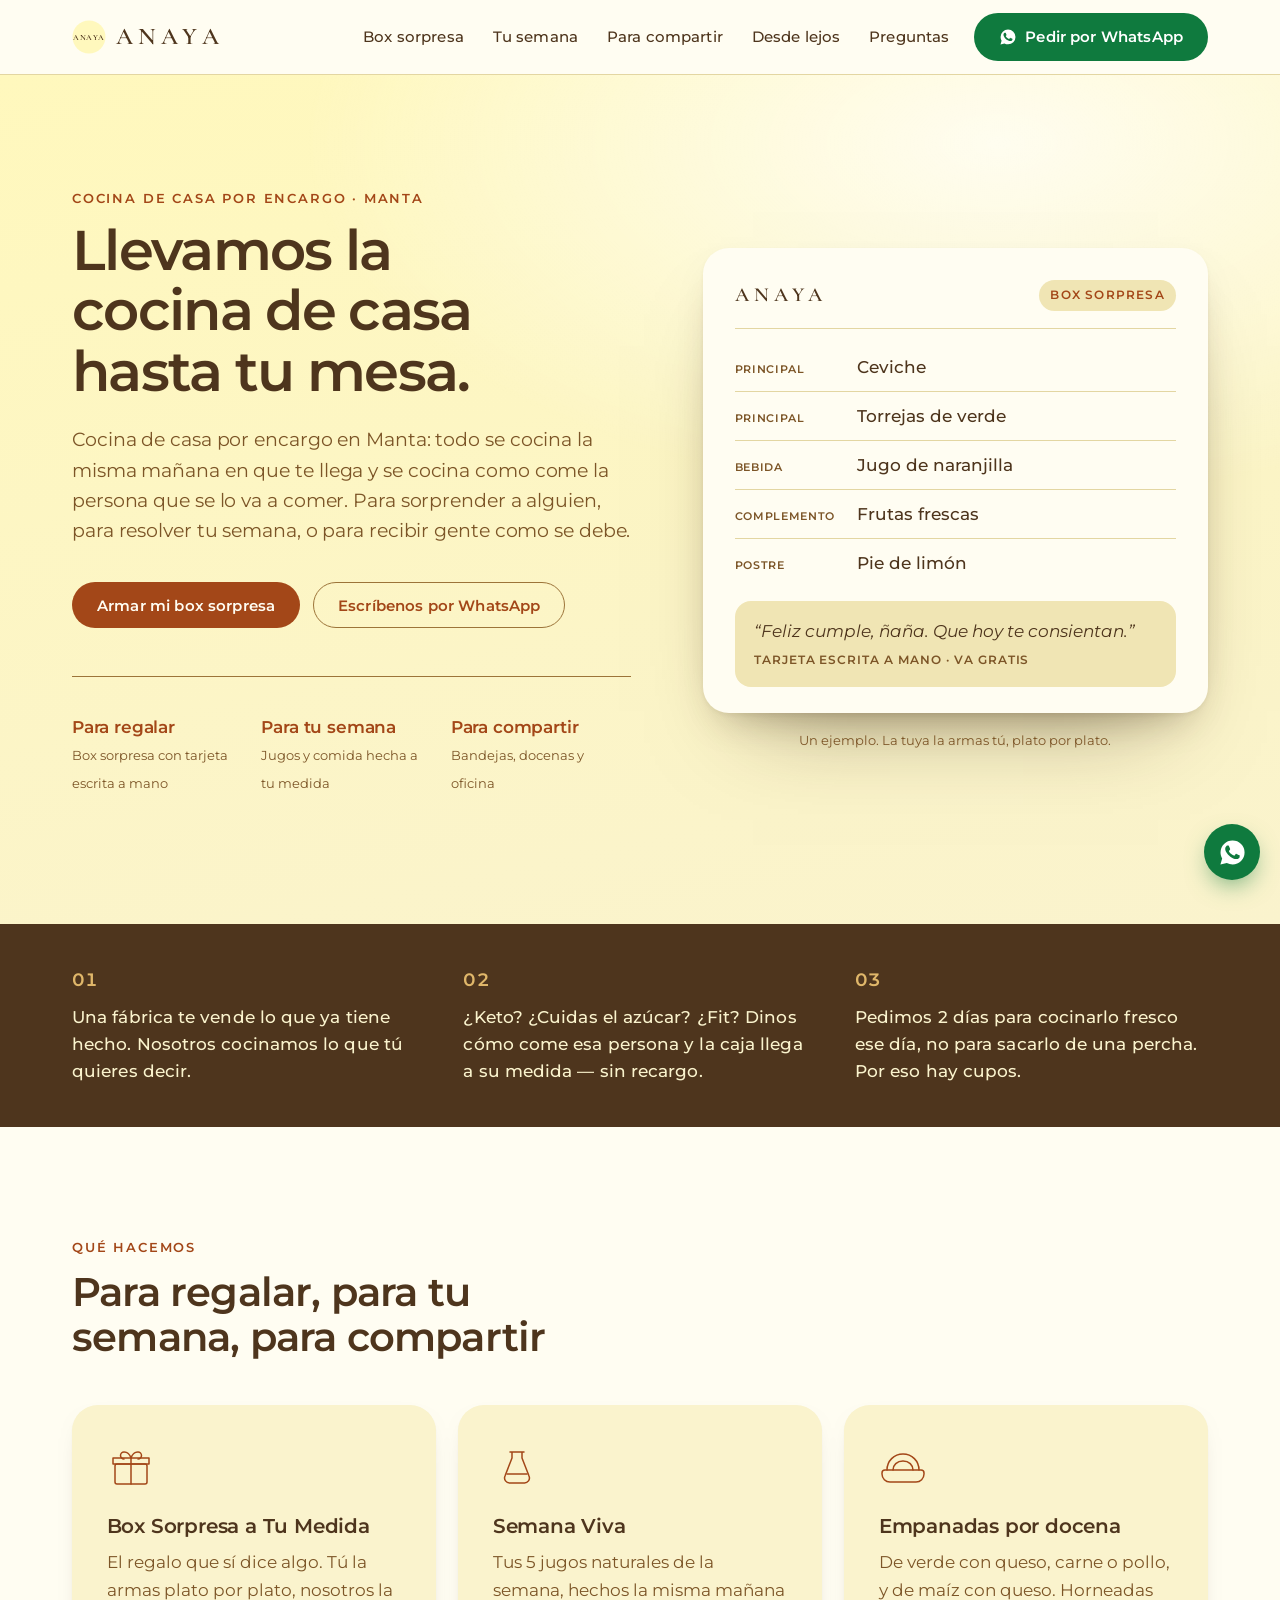
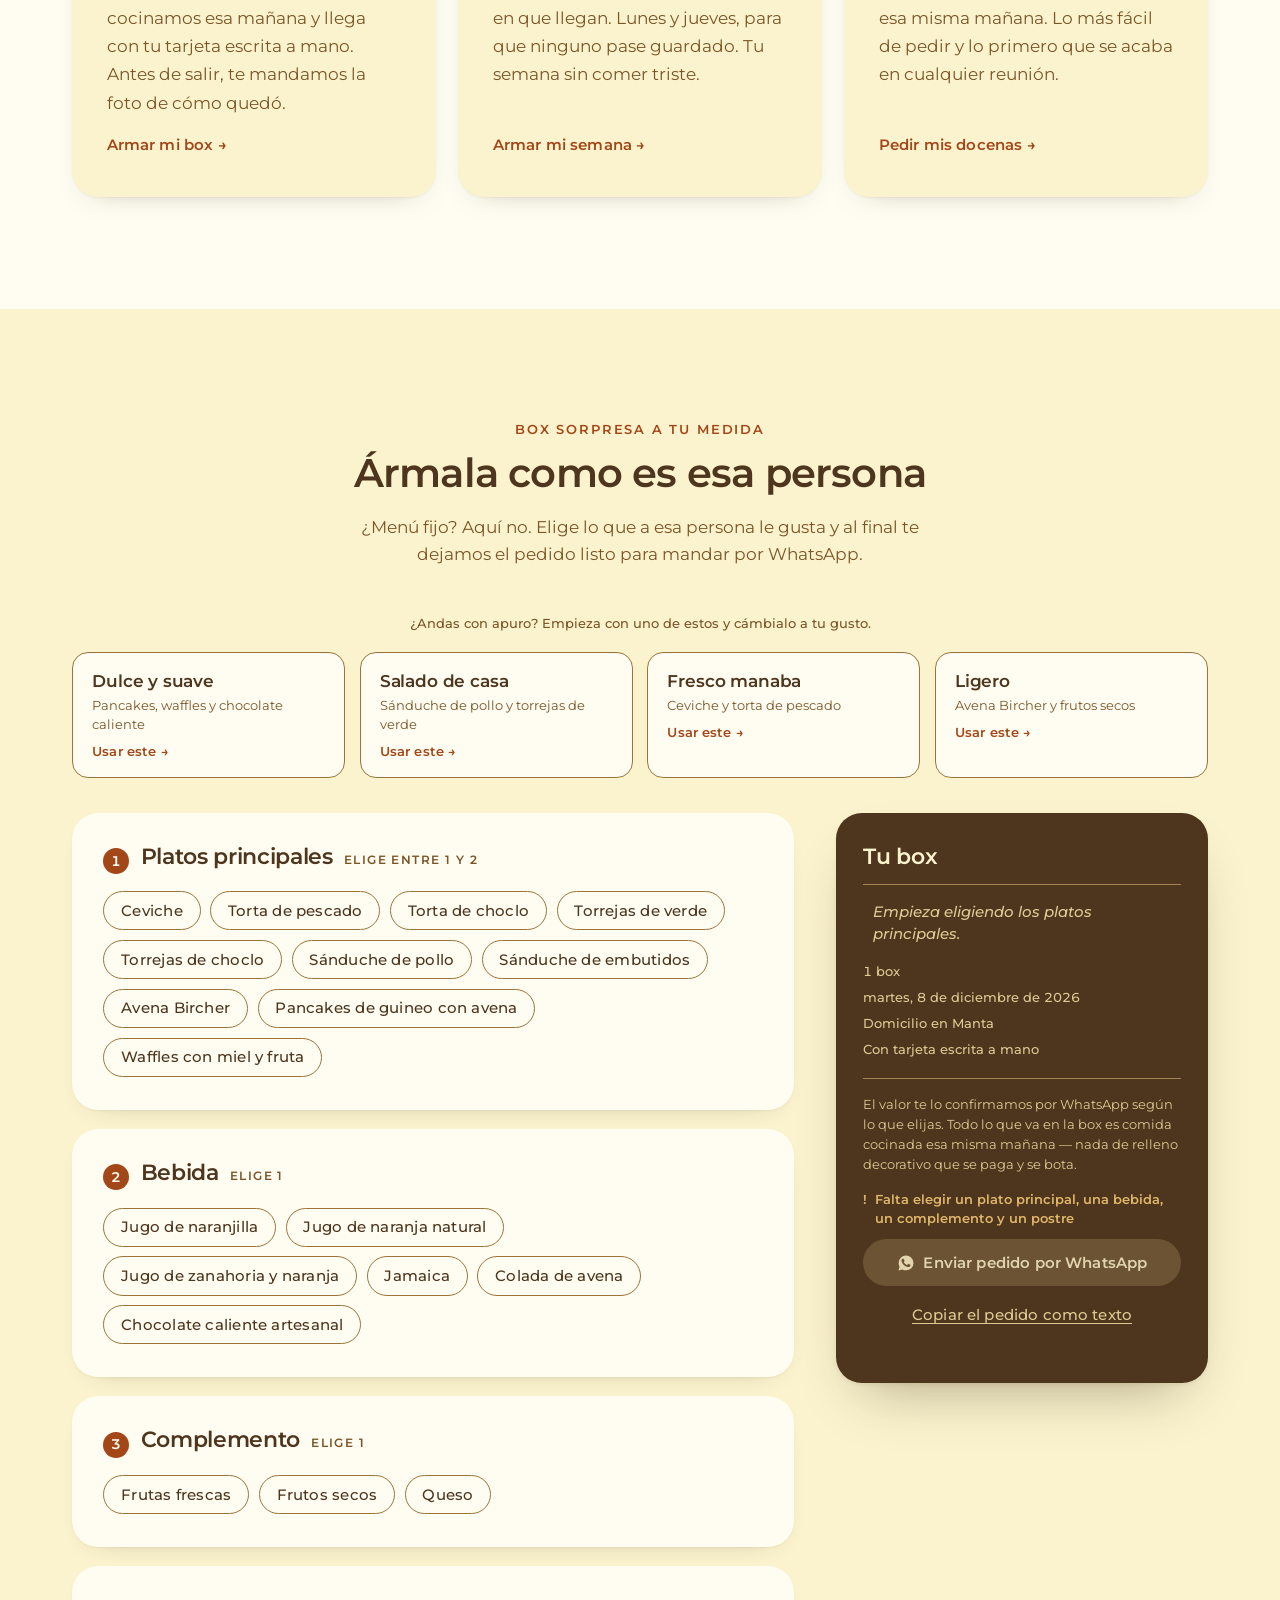
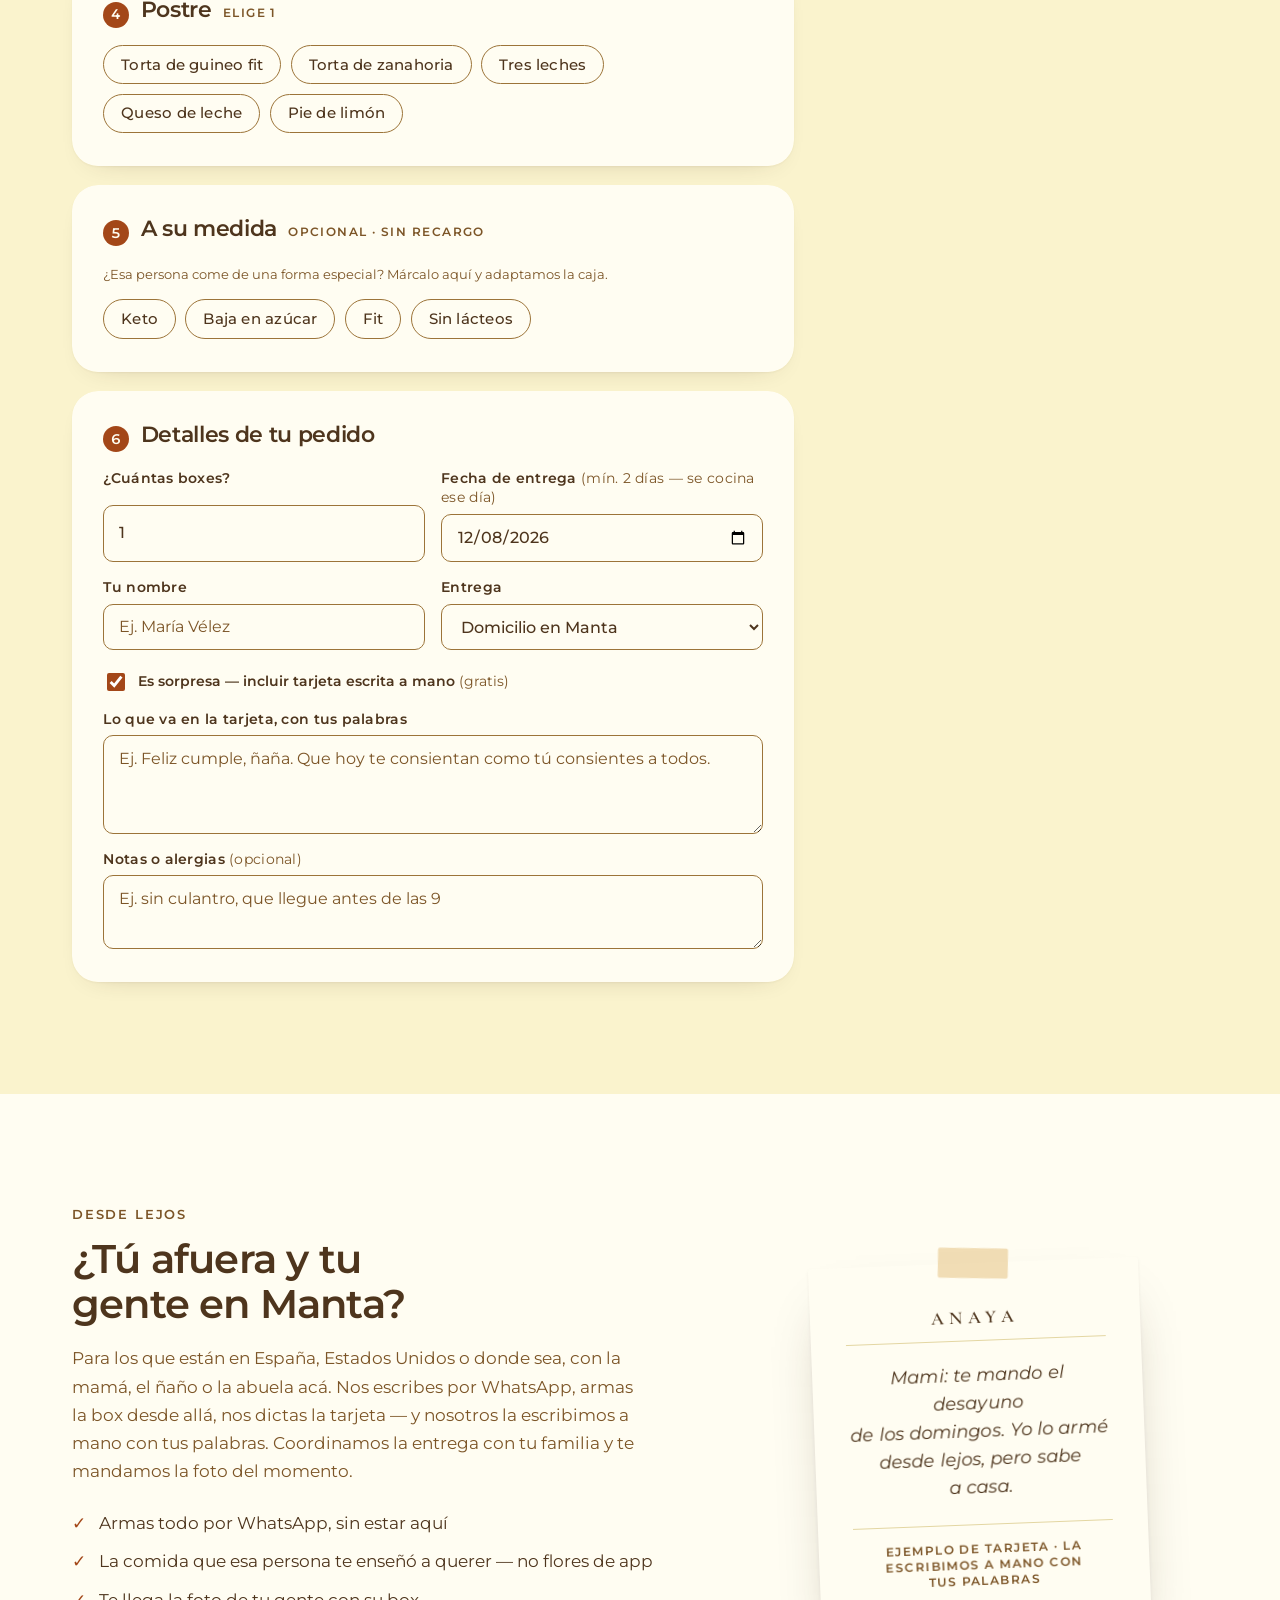
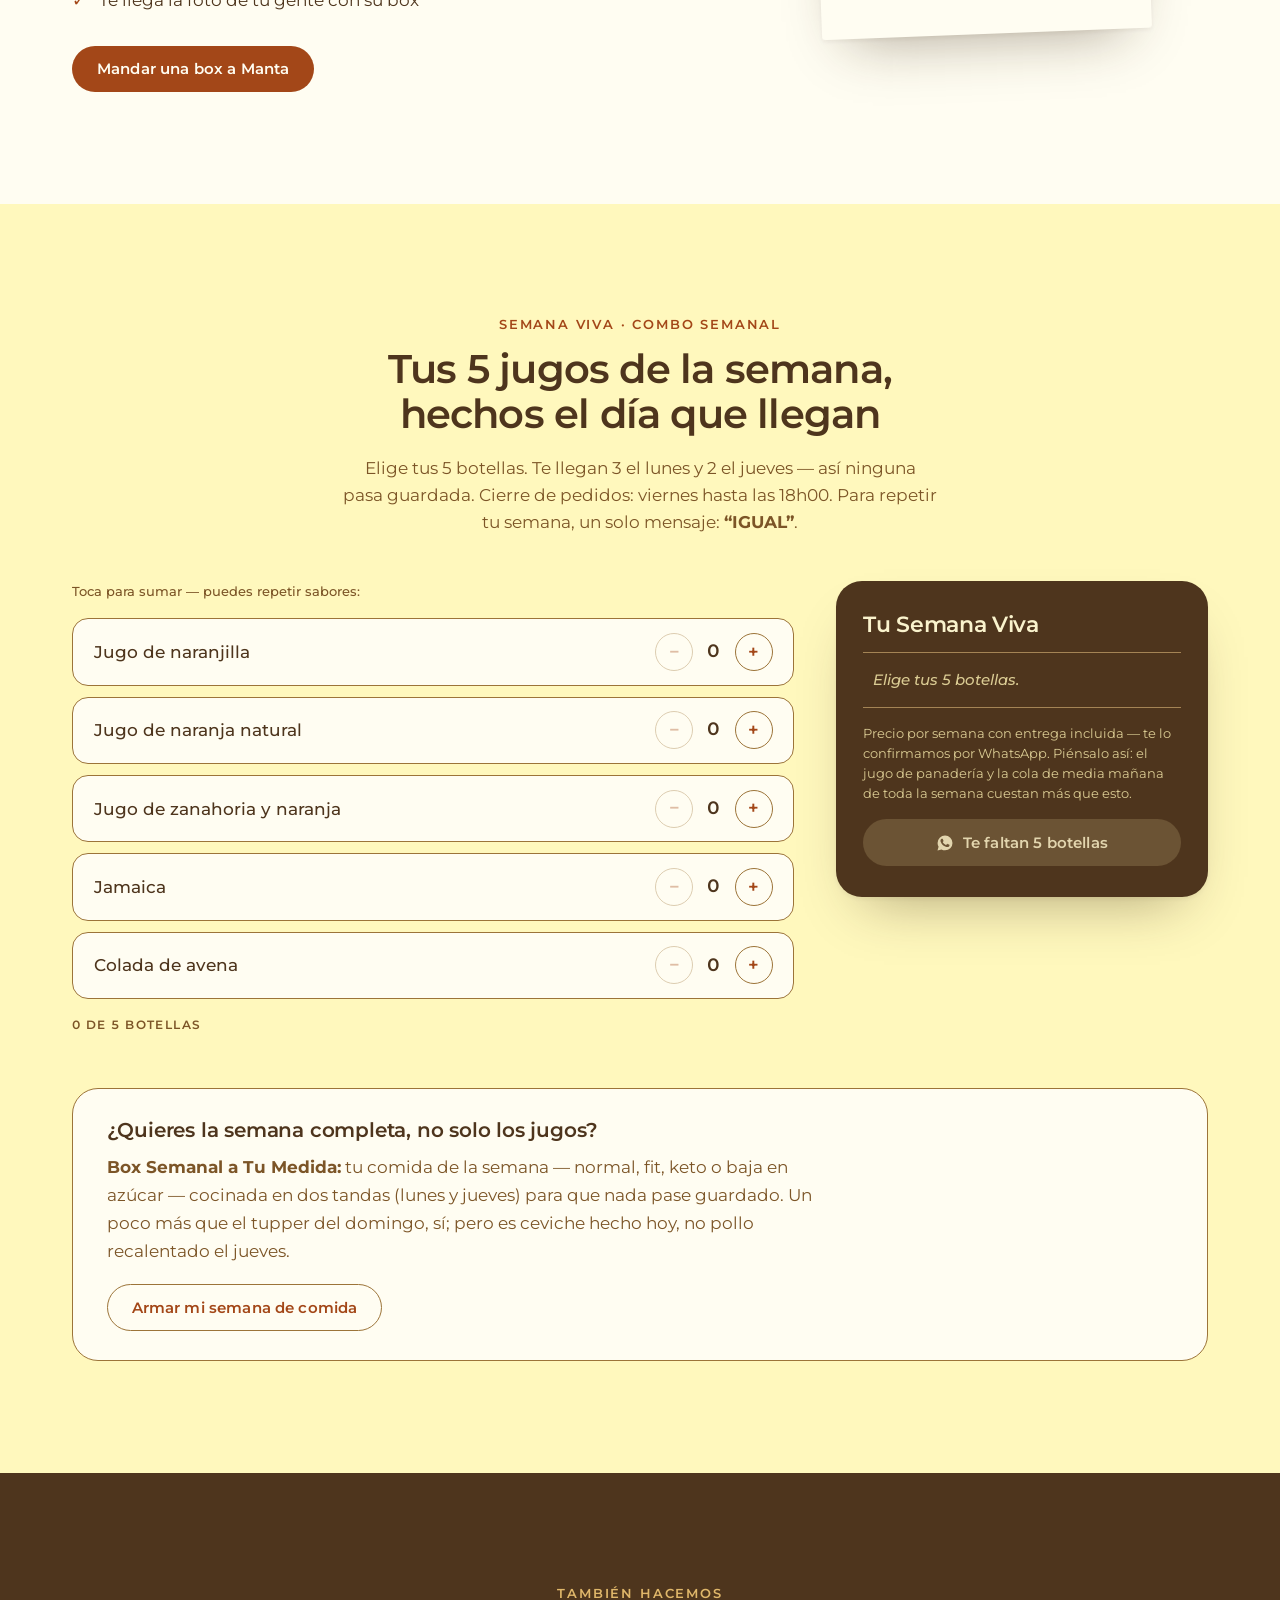
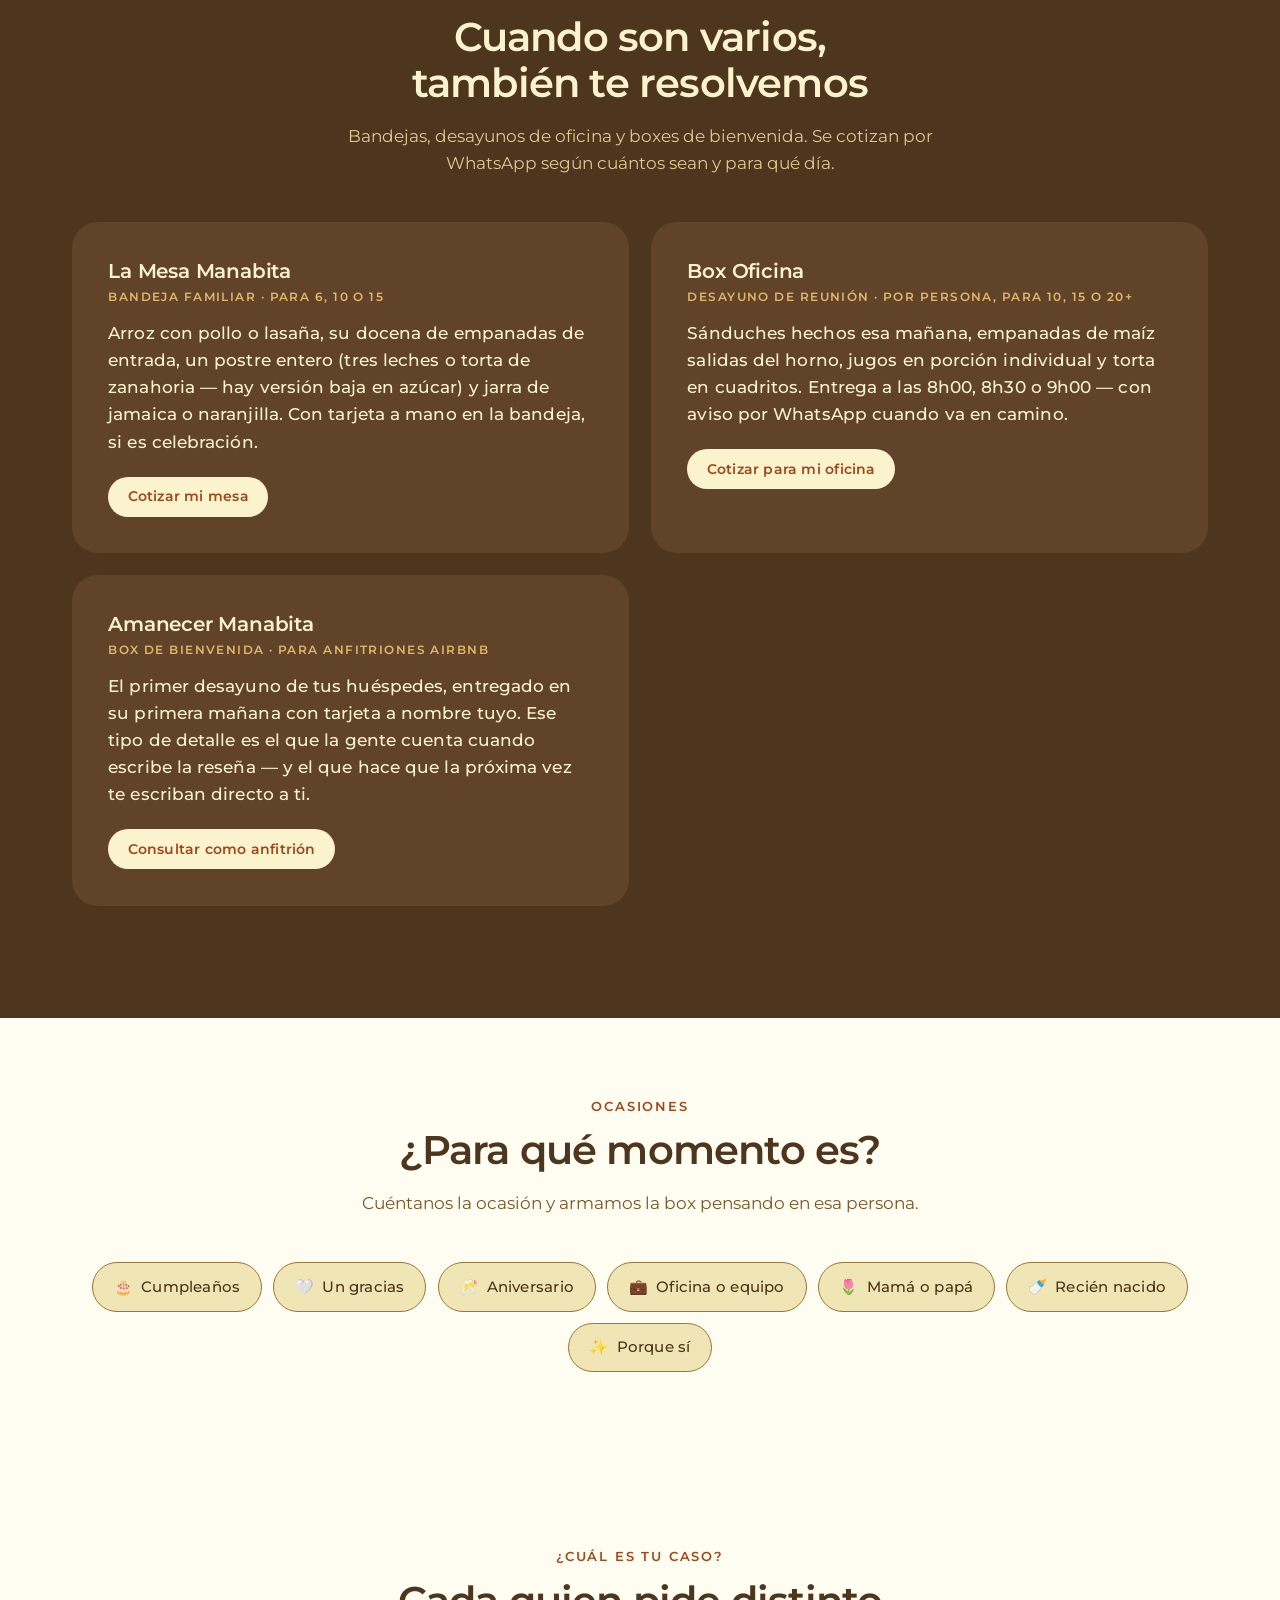
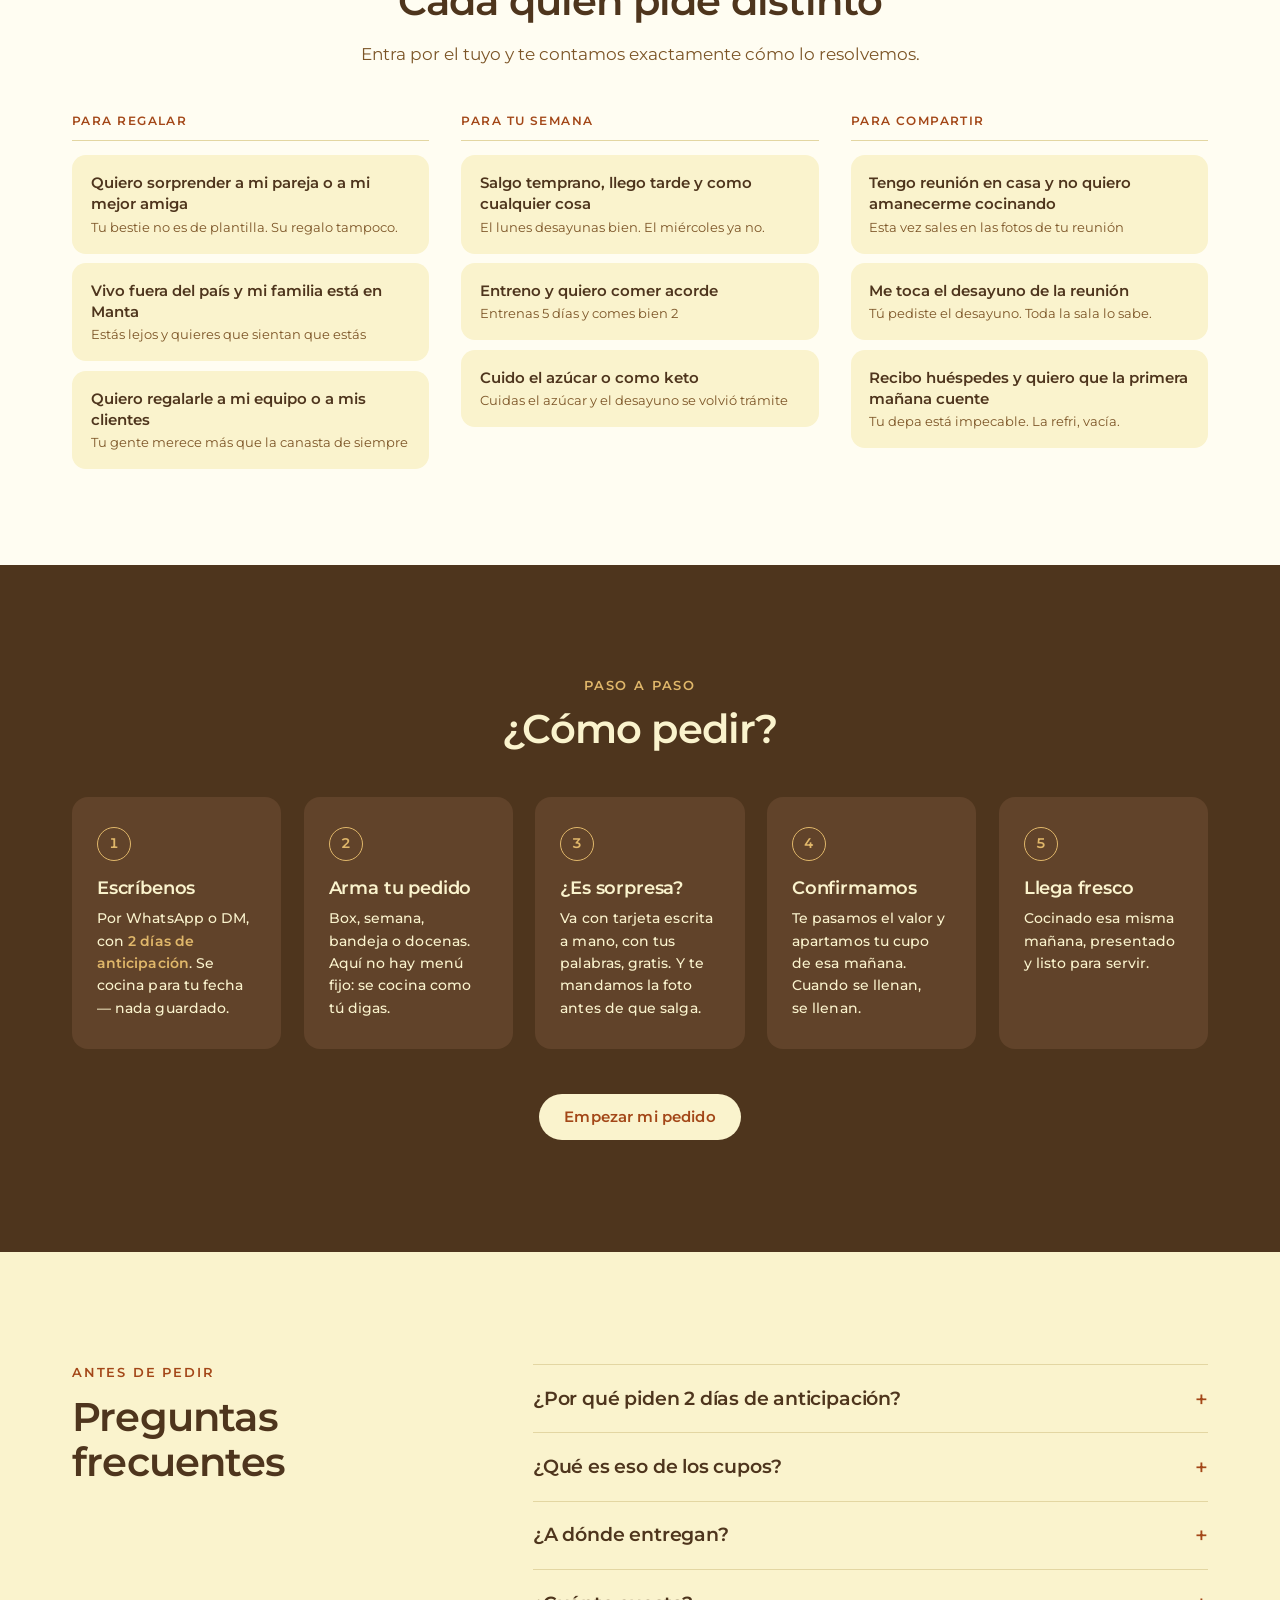
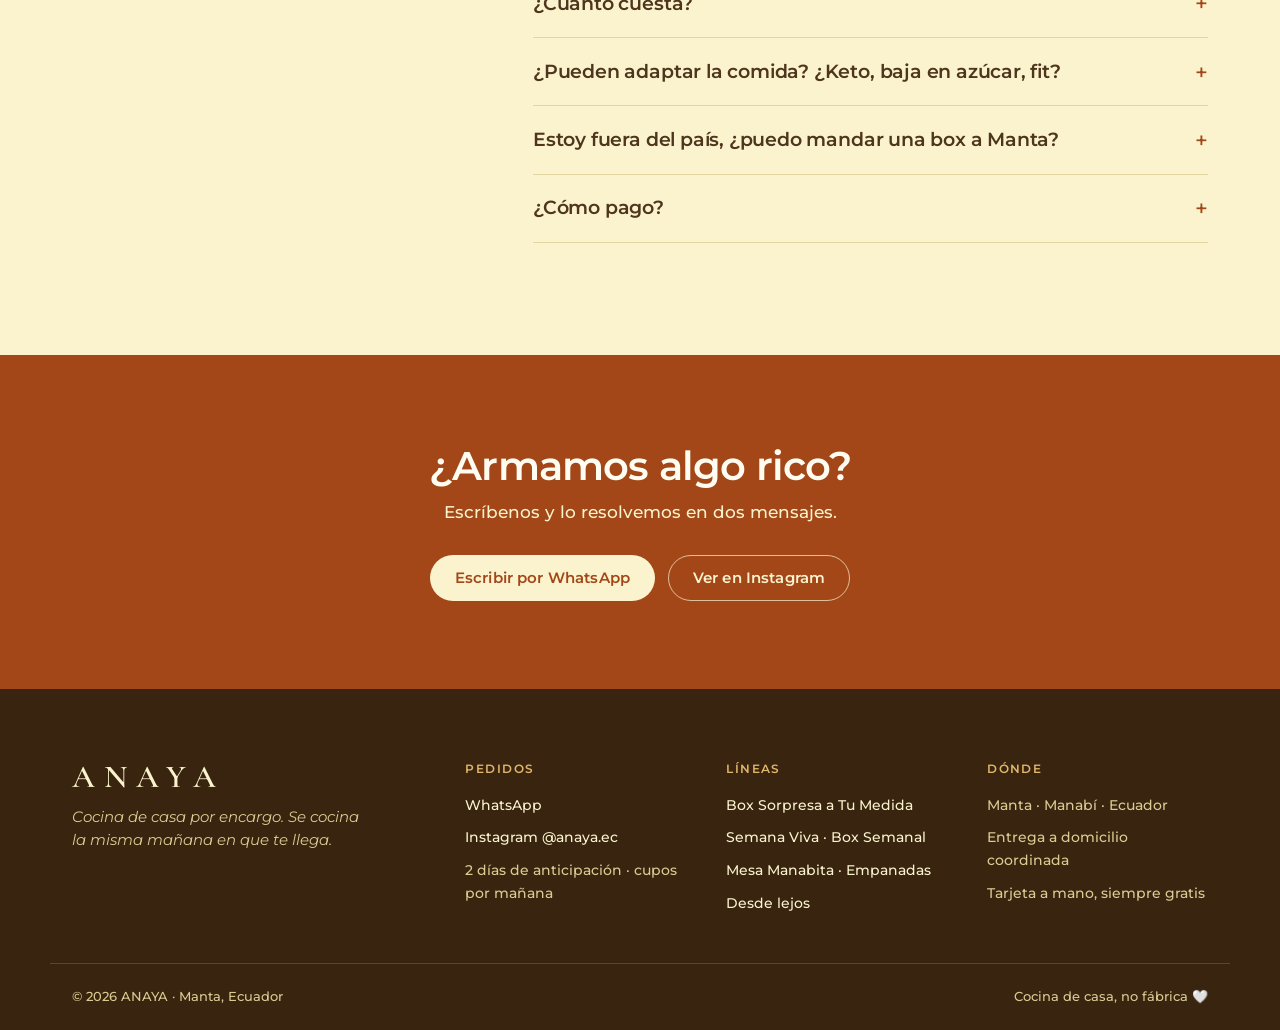
==== commit f7a8f17d: "feat(icp): una página de aterrizaje por cada uno de los 9 perfiles Hasta ahora los 9 ICPs de la matr" ====
--- a/index.html
+++ b/index.html
@@ -438,6 +438,43 @@
       </p>
     </header>
     <div class="occ__row" id="occRow"></div>
+  </div>
+</section>
+
+<!-- ══════════════ CUÁL ES TU CASO ══════════════ -->
+<section class="casos" id="casos">
+  <div class="wrap">
+    <header class="sec-head sec-head--center">
+      <p class="eyebrow">¿Cuál es tu caso?</p>
+      <h2>Cada quien pide distinto</h2>
+      <p class="sec-sub">Entra por el tuyo y te contamos exactamente cómo lo resolvemos.</p>
+    </header>
+    <div class="casos__grid">
+      <div class="casos__col">
+        <h3>Para regalar</h3>
+        <ul class="casos__list">
+          <li><a href="para/regalo-sorpresa/"><strong>Quiero sorprender a mi pareja o a mi mejor amiga</strong><span>Tu bestie no es de plantilla. Su regalo tampoco.</span></a></li>
+          <li><a href="para/desde-el-exterior/"><strong>Vivo fuera del país y mi familia está en Manta</strong><span>Estás lejos y quieres que sientan que estás</span></a></li>
+          <li><a href="para/regalos-para-tu-equipo/"><strong>Quiero regalarle a mi equipo o a mis clientes</strong><span>Tu gente merece más que la canasta de siempre</span></a></li>
+        </ul>
+      </div>
+      <div class="casos__col">
+        <h3>Para tu semana</h3>
+        <ul class="casos__list">
+          <li><a href="para/semana-sin-cocinar/"><strong>Salgo temprano, llego tarde y como cualquier cosa</strong><span>El lunes desayunas bien. El miércoles ya no.</span></a></li>
+          <li><a href="para/comida-fit/"><strong>Entreno y quiero comer acorde</strong><span>Entrenas 5 días y comes bien 2</span></a></li>
+          <li><a href="para/baja-en-azucar/"><strong>Cuido el azúcar o como keto</strong><span>Cuidas el azúcar y el desayuno se volvió trámite</span></a></li>
+        </ul>
+      </div>
+      <div class="casos__col">
+        <h3>Para compartir</h3>
+        <ul class="casos__list">
+          <li><a href="para/bandeja-familiar/"><strong>Tengo reunión en casa y no quiero amanecerme cocinando</strong><span>Esta vez sales en las fotos de tu reunión</span></a></li>
+          <li><a href="para/desayuno-de-oficina/"><strong>Me toca el desayuno de la reunión</strong><span>Tú pediste el desayuno. Toda la sala lo sabe.</span></a></li>
+          <li><a href="para/huespedes-airbnb/"><strong>Recibo huéspedes y quiero que la primera mañana cuente</strong><span>Tu depa está impecable. La refri, vacía.</span></a></li>
+        </ul>
+      </div>
+    </div>
   </div>
 </section>
 
--- a/assets/styles.css
+++ b/assets/styles.css
@@ -781,3 +781,27 @@
   body.has-sticky .stickybar{ display:flex; }
   body.has-sticky{ padding-bottom:74px; }
 }
+
+/* ── ¿Cuál es tu caso? — enlaces a las páginas por perfil ── */
+.casos{ background:var(--papel); padding-block:clamp(4rem,8vw,6rem); }
+.casos__grid{ display:grid; grid-template-columns:repeat(3,1fr); gap:2rem; }
+.casos__col h3{
+  font-size:var(--fs-micro); font-weight:600; letter-spacing:.12em; line-height:1.35;
+  text-transform:uppercase; color:var(--terracota);
+  padding-bottom:.7rem; margin-bottom:.9rem; border-bottom:1px solid var(--linea);
+}
+.casos__list{ list-style:none; margin:0; padding:0; display:grid; gap:.6rem; }
+.casos__list a{
+  display:block; padding:1rem 1.1rem;
+  background:var(--crema); border:1px solid transparent; border-radius:14px;
+  text-decoration:none;
+  transition:.22s var(--ease);
+}
+.casos__list a:hover{ background:var(--arena); transform:translateX(3px); }
+.casos__list strong{
+  display:block; font-size:var(--fs-btn); font-weight:600; line-height:1.4;
+  color:var(--tinta); margin-bottom:.2rem;
+}
+.casos__list span{ display:block; font-size:var(--fs-note); font-weight:400; line-height:1.45; color:var(--tinta-2); }
+
+@media (max-width:1000px){ .casos__grid{ grid-template-columns:1fr; gap:1.6rem; } }
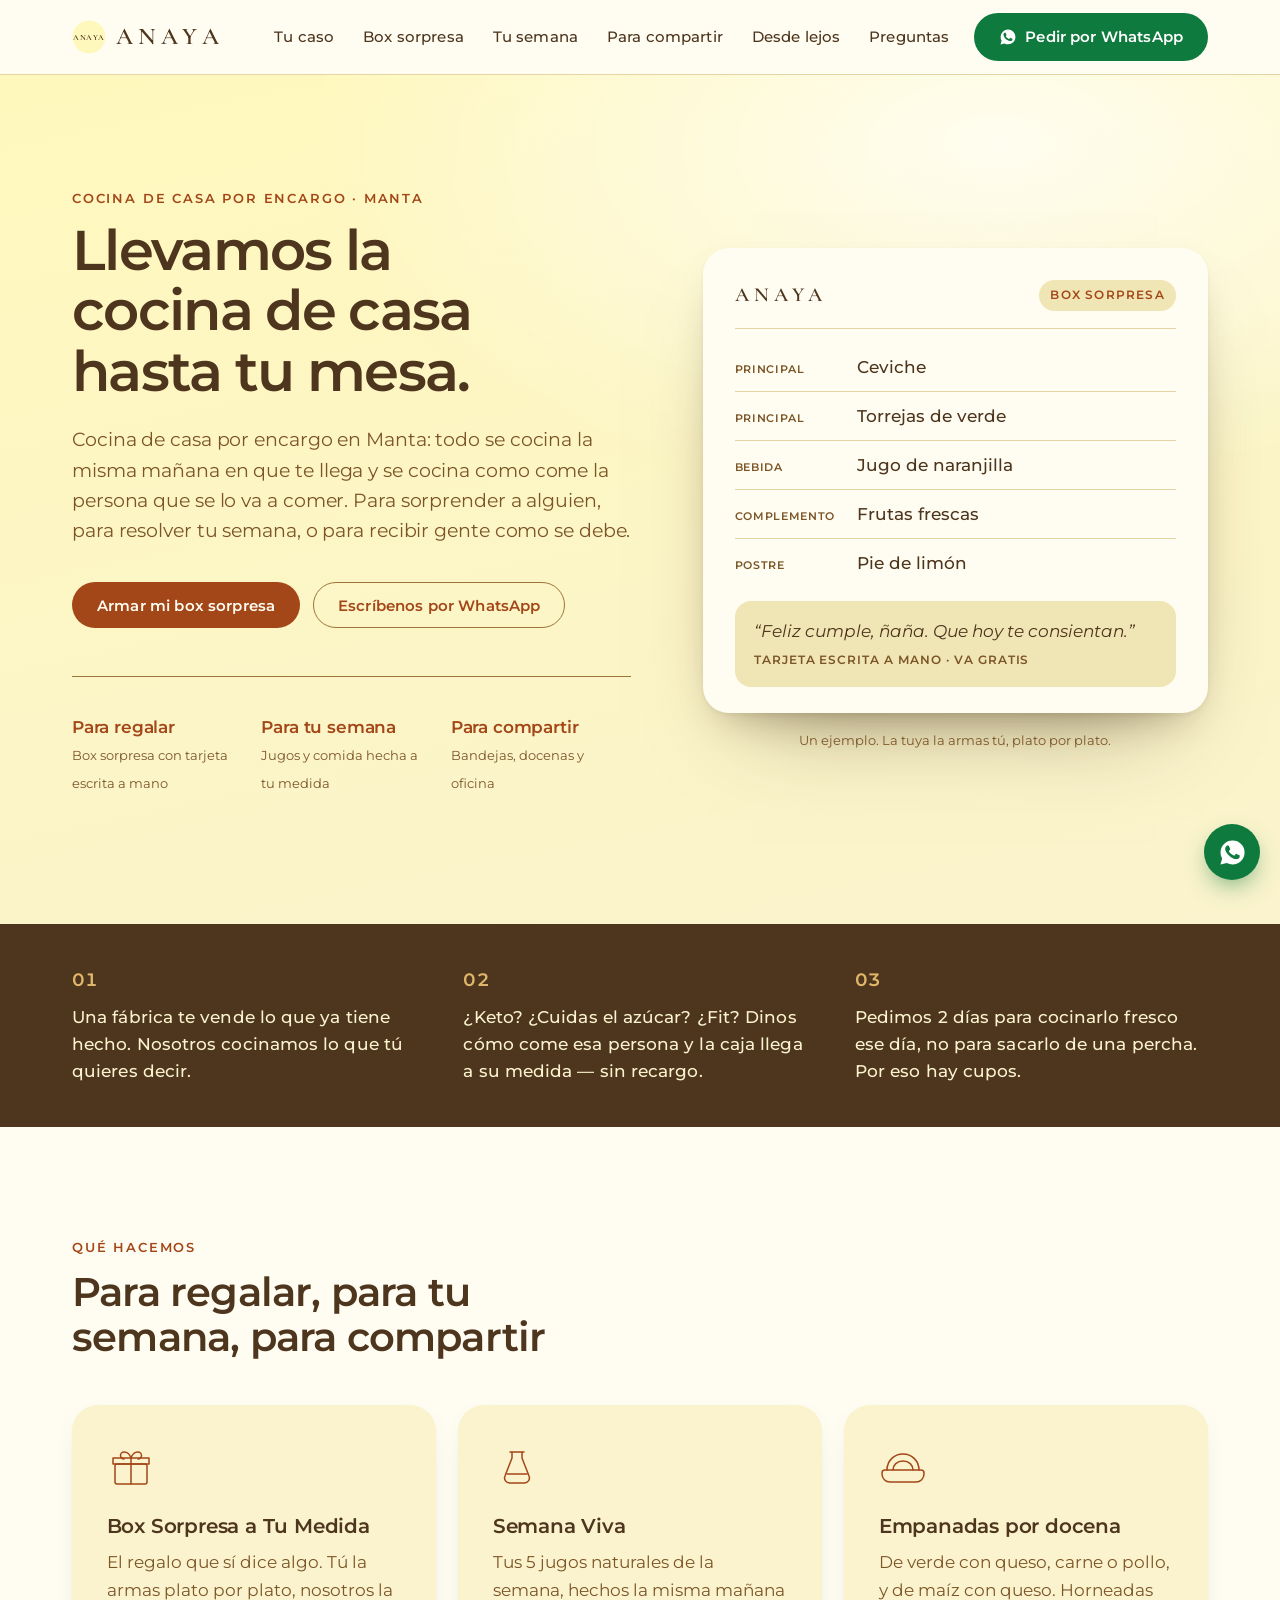
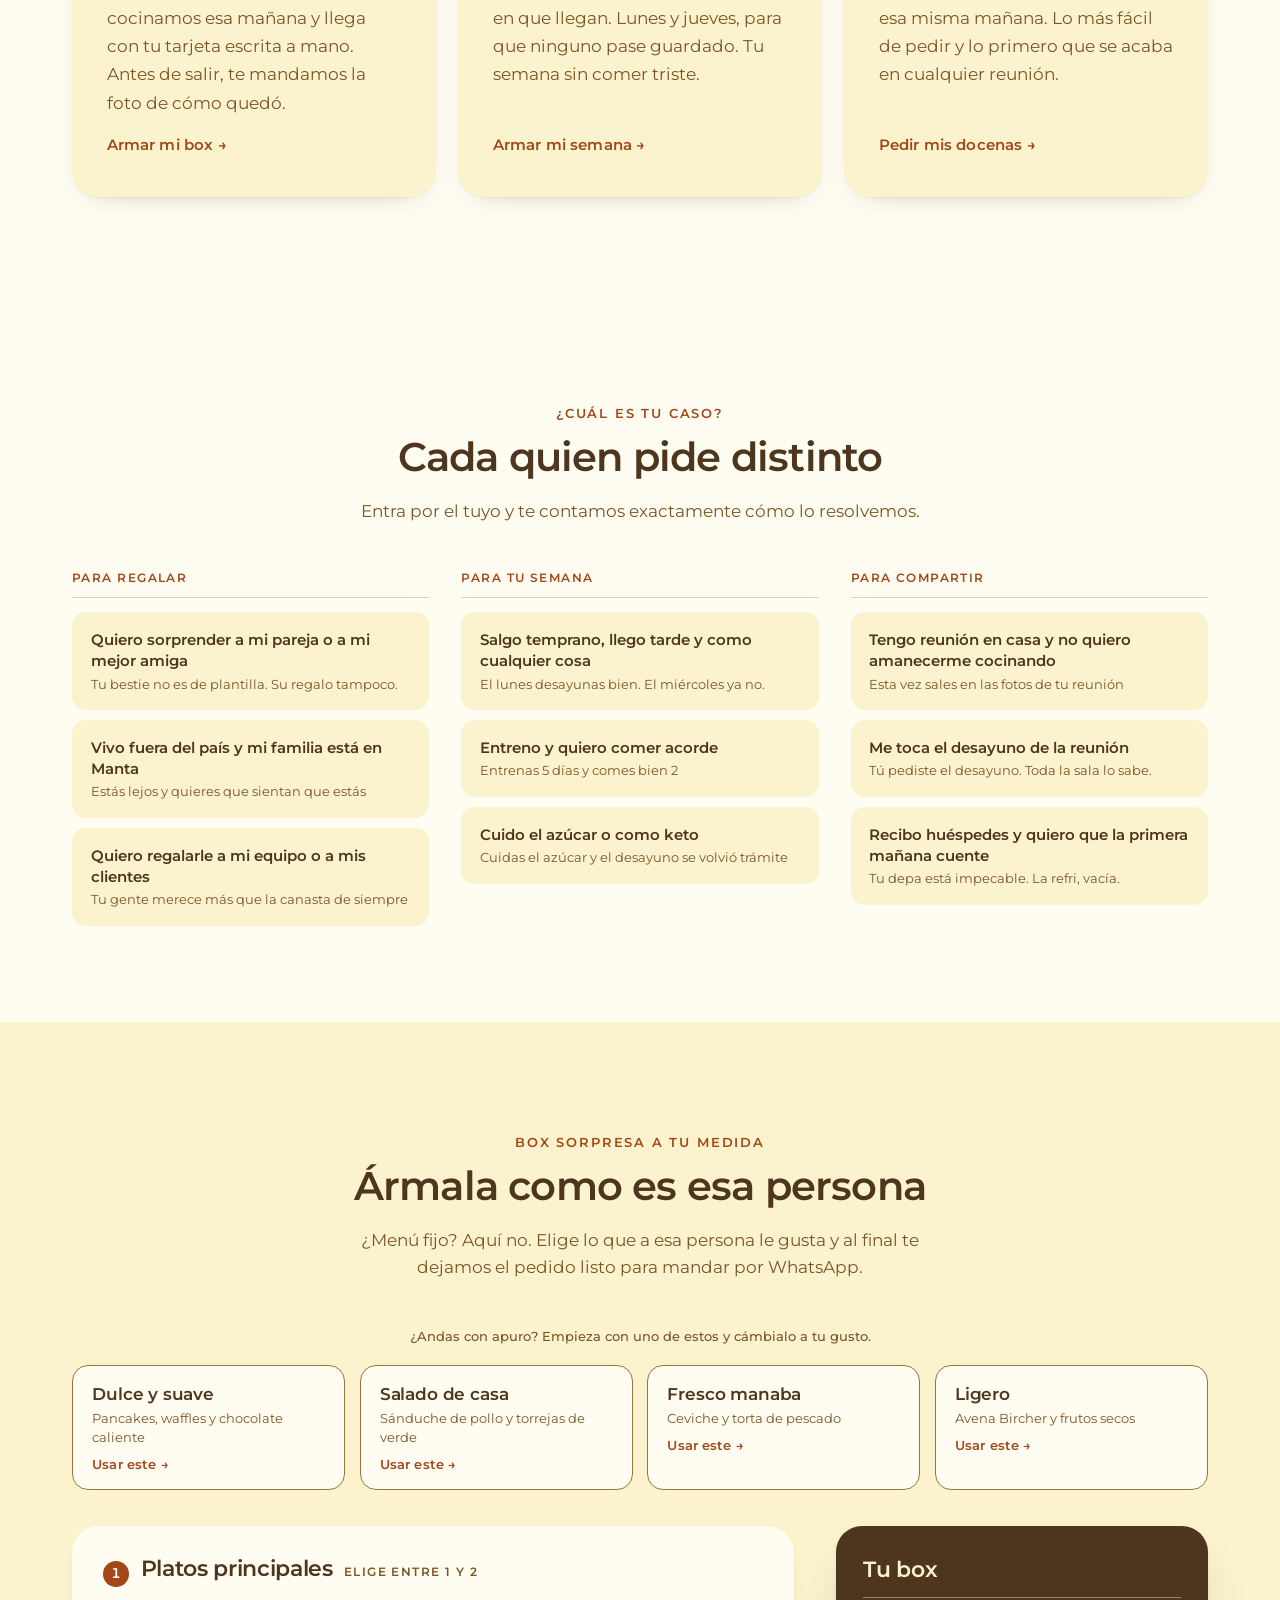
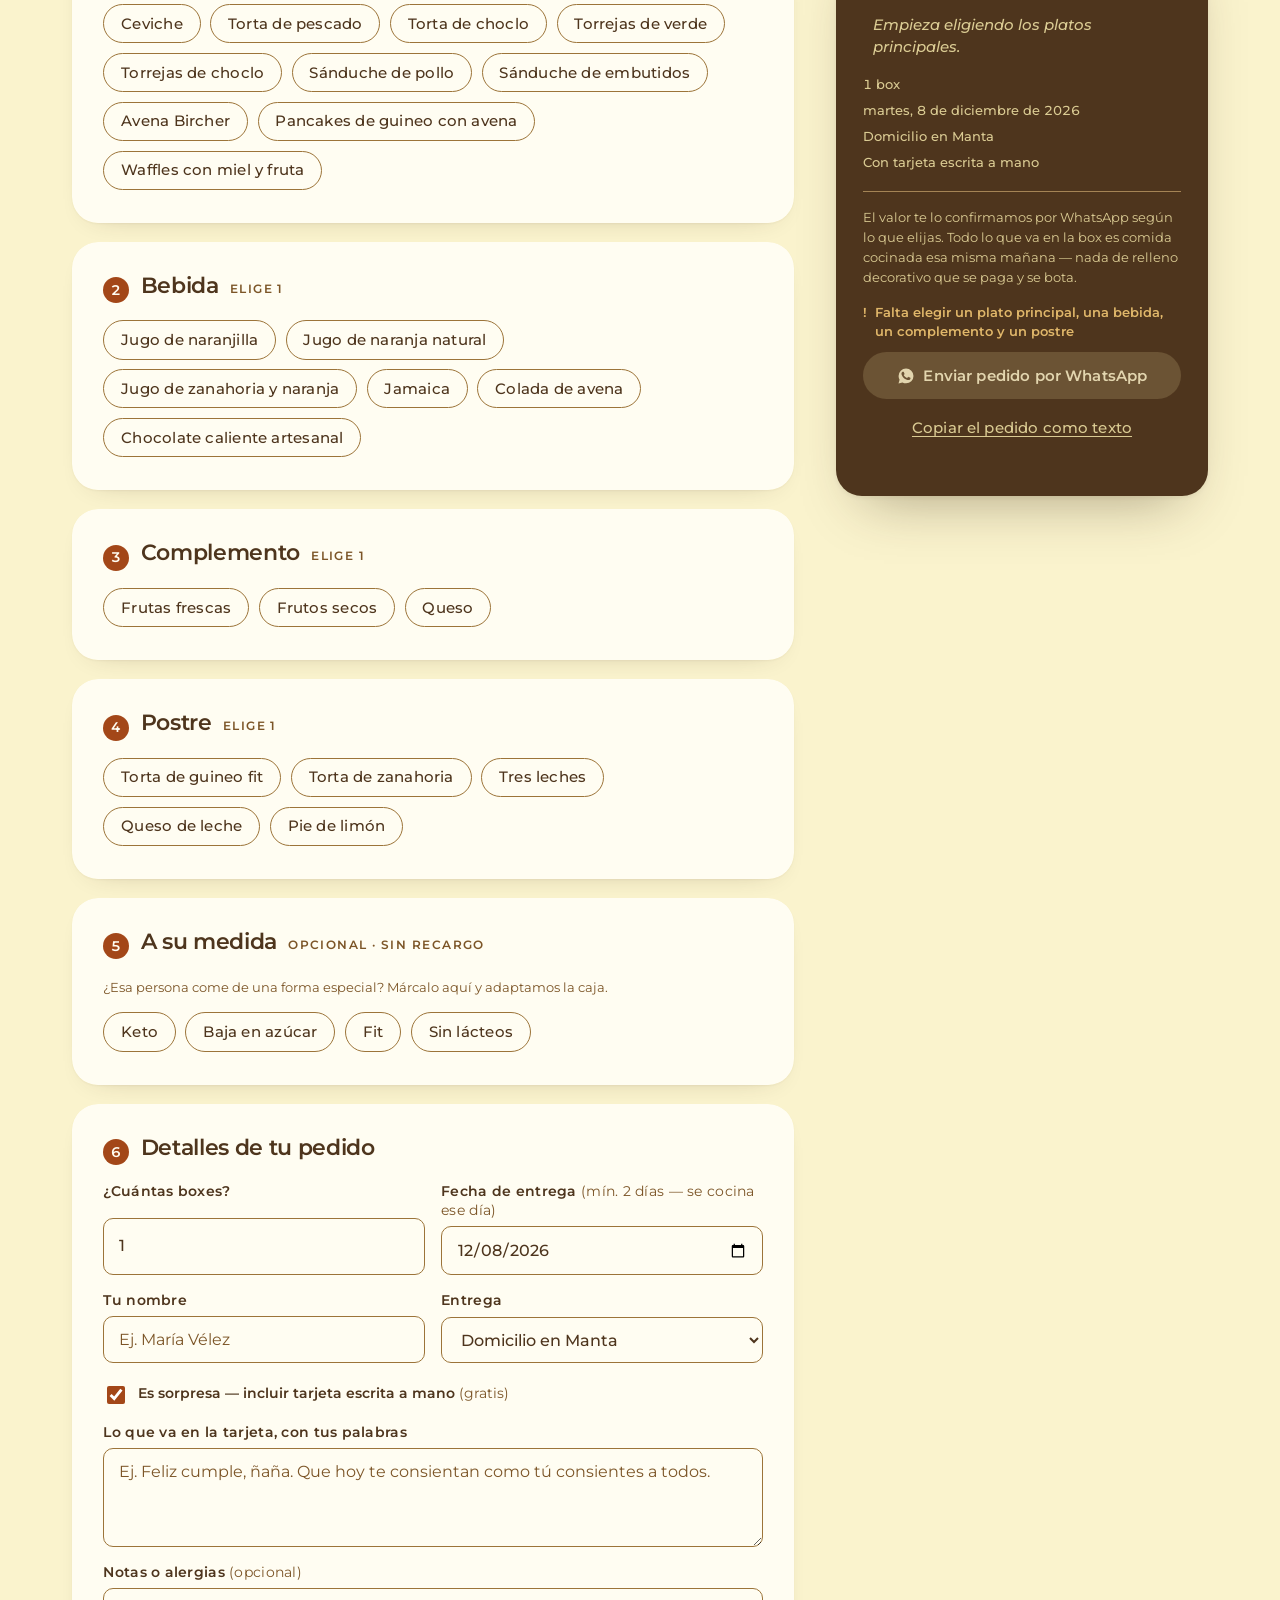
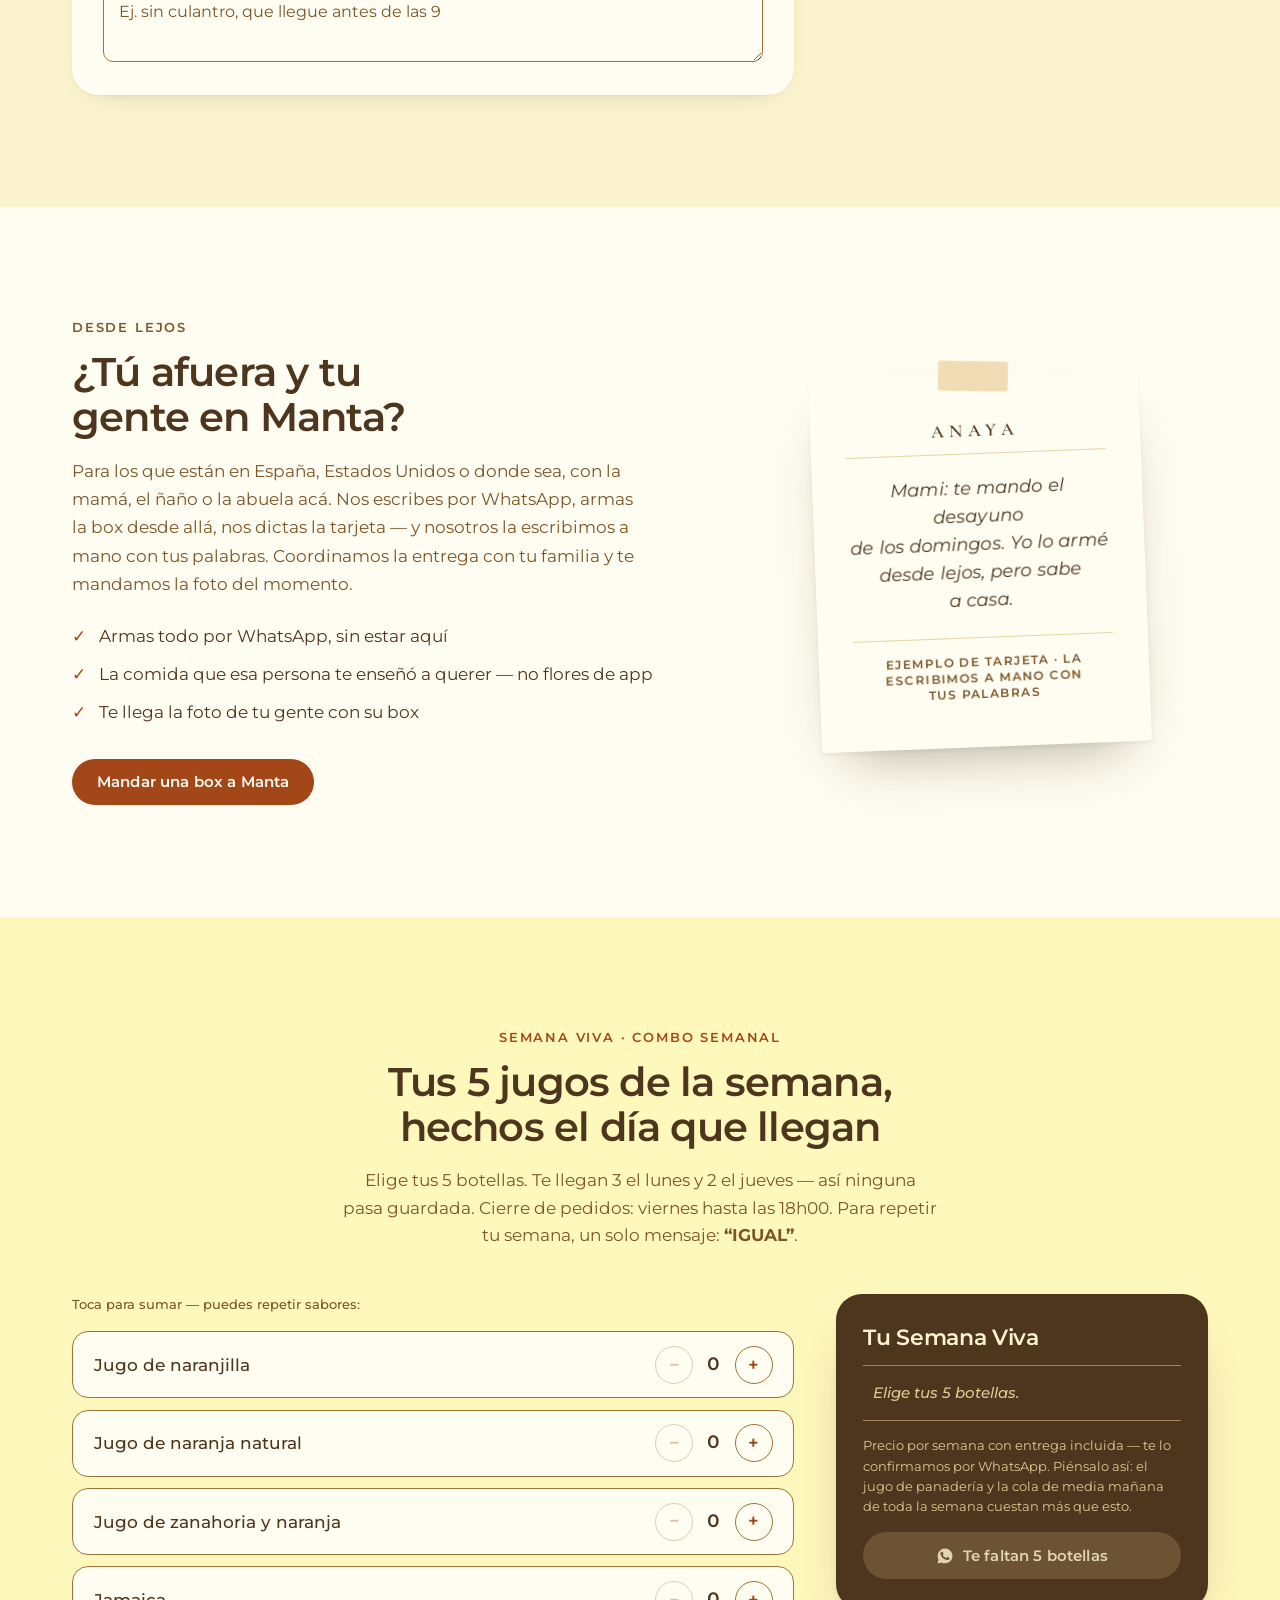
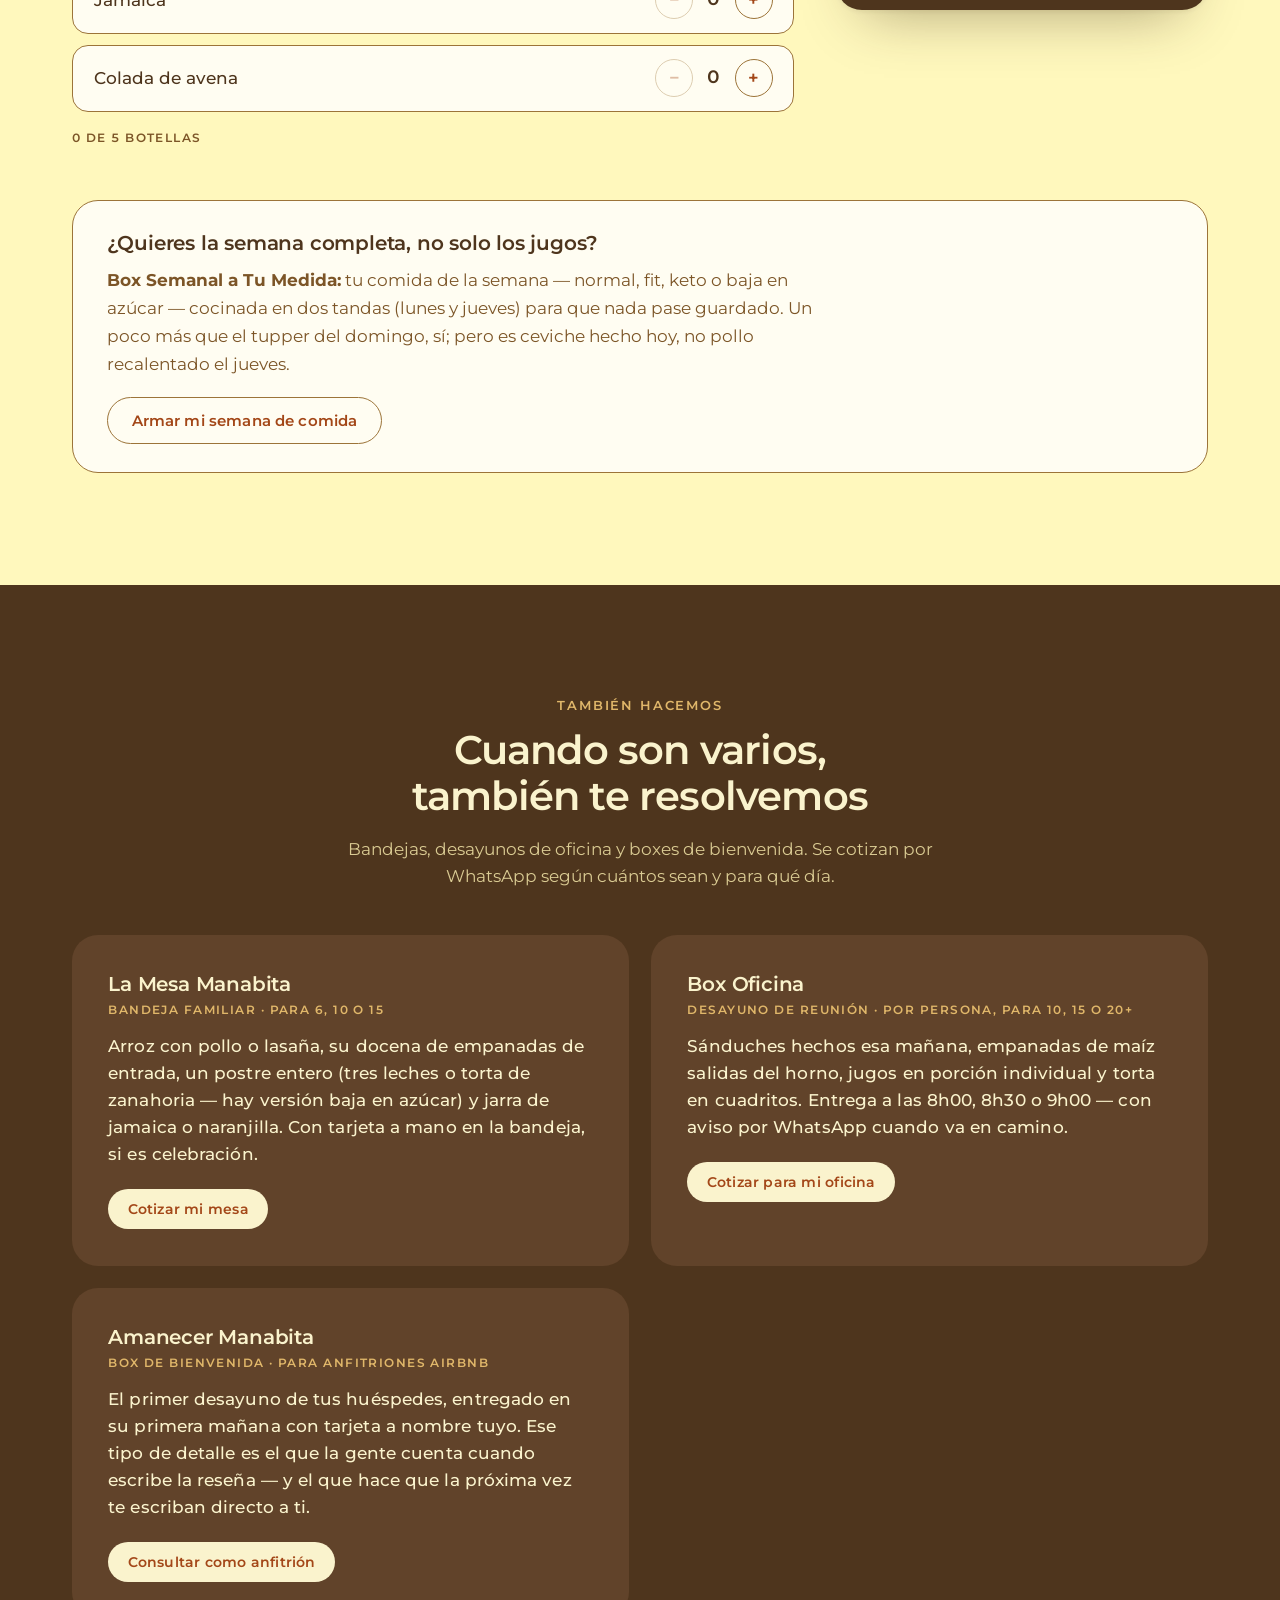
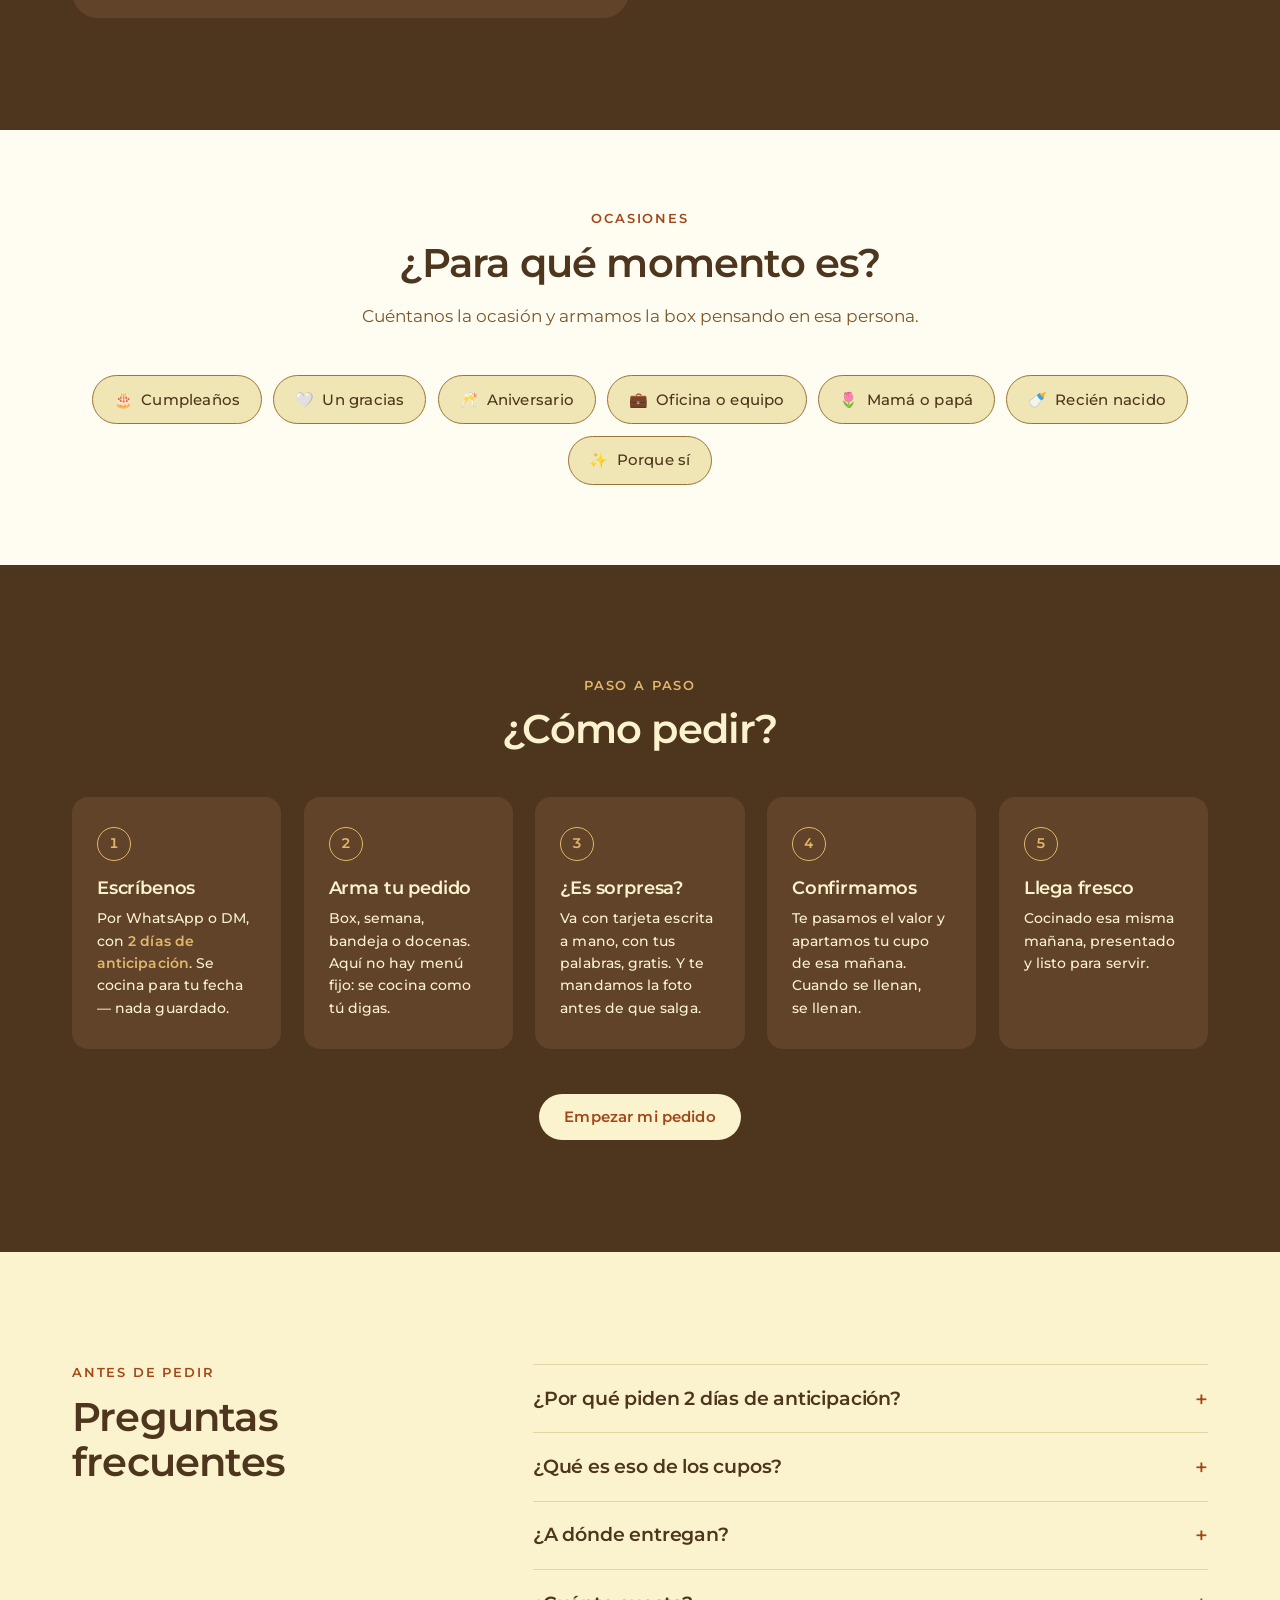
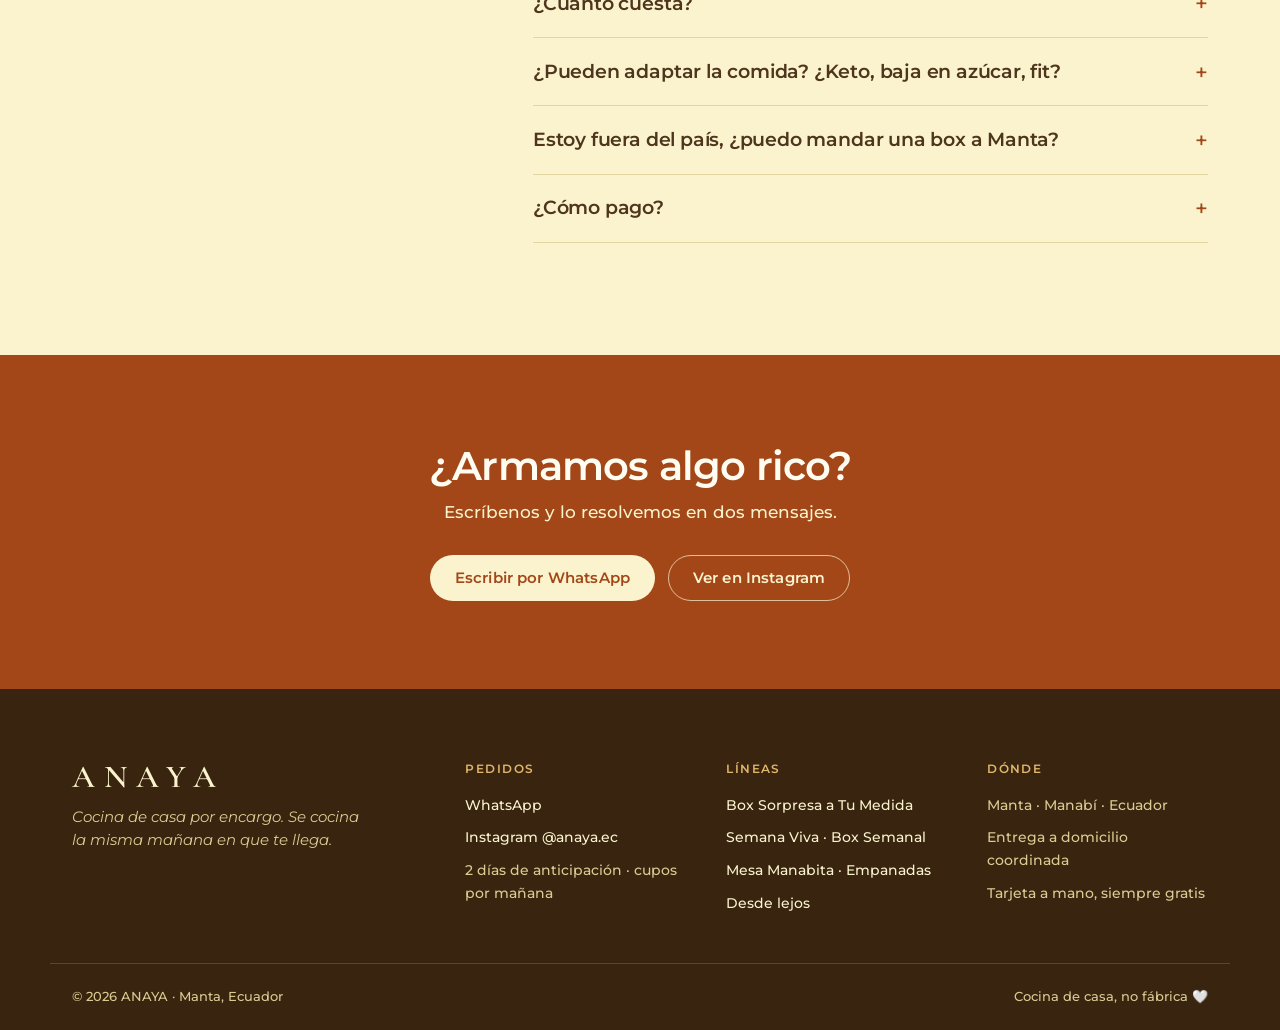
==== commit eb4f1797: "fix(navegación): las páginas por perfil estaban enlazadas pero inalcanzables Medido: el único enlace" ====
--- a/index.html
+++ b/index.html
@@ -43,6 +43,7 @@
     </a>
 
     <nav class="nav__links" aria-label="Principal">
+      <a href="#casos">Tu caso</a>
       <a href="#sorpresa">Box sorpresa</a>
       <a href="#semana">Tu semana</a>
       <a href="#compartir">Para compartir</a>
@@ -58,6 +59,7 @@
     <button class="burger" aria-expanded="false" aria-controls="mnav" aria-label="Abrir menú"><span></span><span></span><span></span></button>
   </div>
   <nav class="mnav" id="mnav" aria-label="Menú móvil" hidden>
+    <a href="#casos">Tu caso</a>
     <a href="#sorpresa">Box sorpresa</a>
     <a href="#semana">Tu semana</a>
     <a href="#compartir">Para compartir</a>
@@ -86,9 +88,9 @@
         <a class="btn btn--ghost" data-wa="Hola ANAYA! Quiero consultar por una box sorpresa.">Escríbenos por WhatsApp</a>
       </div>
       <ul class="hero__jobs">
-        <li><a href="#sorpresa"><strong>Para regalar</strong><span>Box sorpresa con tarjeta escrita a mano</span></a></li>
-        <li><a href="#semana"><strong>Para tu semana</strong><span>Jugos y comida hecha a tu medida</span></a></li>
-        <li><a href="#compartir"><strong>Para compartir</strong><span>Bandejas, docenas y oficina</span></a></li>
+        <li><a href="#casos-regalar"><strong>Para regalar</strong><span>Box sorpresa con tarjeta escrita a mano</span></a></li>
+        <li><a href="#casos-semana"><strong>Para tu semana</strong><span>Jugos y comida hecha a tu medida</span></a></li>
+        <li><a href="#casos-compartir"><strong>Para compartir</strong><span>Bandejas, docenas y oficina</span></a></li>
       </ul>
     </div>
 
@@ -162,6 +164,43 @@
   </div>
 </section>
 
+<!-- ══════════════ CUÁL ES TU CASO ══════════════ -->
+<section class="casos" id="casos">
+  <div class="wrap">
+    <header class="sec-head sec-head--center">
+      <p class="eyebrow">¿Cuál es tu caso?</p>
+      <h2>Cada quien pide distinto</h2>
+      <p class="sec-sub">Entra por el tuyo y te contamos exactamente cómo lo resolvemos.</p>
+    </header>
+    <div class="casos__grid">
+      <div class="casos__col" id="casos-regalar">
+        <h3>Para regalar</h3>
+        <ul class="casos__list">
+          <li><a href="para/regalo-sorpresa/"><strong>Quiero sorprender a mi pareja o a mi mejor amiga</strong><span>Tu bestie no es de plantilla. Su regalo tampoco.</span></a></li>
+          <li><a href="para/desde-el-exterior/"><strong>Vivo fuera del país y mi familia está en Manta</strong><span>Estás lejos y quieres que sientan que estás</span></a></li>
+          <li><a href="para/regalos-para-tu-equipo/"><strong>Quiero regalarle a mi equipo o a mis clientes</strong><span>Tu gente merece más que la canasta de siempre</span></a></li>
+        </ul>
+      </div>
+      <div class="casos__col" id="casos-semana">
+        <h3>Para tu semana</h3>
+        <ul class="casos__list">
+          <li><a href="para/semana-sin-cocinar/"><strong>Salgo temprano, llego tarde y como cualquier cosa</strong><span>El lunes desayunas bien. El miércoles ya no.</span></a></li>
+          <li><a href="para/comida-fit/"><strong>Entreno y quiero comer acorde</strong><span>Entrenas 5 días y comes bien 2</span></a></li>
+          <li><a href="para/baja-en-azucar/"><strong>Cuido el azúcar o como keto</strong><span>Cuidas el azúcar y el desayuno se volvió trámite</span></a></li>
+        </ul>
+      </div>
+      <div class="casos__col" id="casos-compartir">
+        <h3>Para compartir</h3>
+        <ul class="casos__list">
+          <li><a href="para/bandeja-familiar/"><strong>Tengo reunión en casa y no quiero amanecerme cocinando</strong><span>Esta vez sales en las fotos de tu reunión</span></a></li>
+          <li><a href="para/desayuno-de-oficina/"><strong>Me toca el desayuno de la reunión</strong><span>Tú pediste el desayuno. Toda la sala lo sabe.</span></a></li>
+          <li><a href="para/huespedes-airbnb/"><strong>Recibo huéspedes y quiero que la primera mañana cuente</strong><span>Tu depa está impecable. La refri, vacía.</span></a></li>
+        </ul>
+      </div>
+    </div>
+  </div>
+</section>
+
 <!-- ══════════════ BOX SORPRESA (BUILDER) ══════════════ -->
 <section class="builder" id="sorpresa">
   <div class="wrap">
@@ -438,43 +477,6 @@
       </p>
     </header>
     <div class="occ__row" id="occRow"></div>
-  </div>
-</section>
-
-<!-- ══════════════ CUÁL ES TU CASO ══════════════ -->
-<section class="casos" id="casos">
-  <div class="wrap">
-    <header class="sec-head sec-head--center">
-      <p class="eyebrow">¿Cuál es tu caso?</p>
-      <h2>Cada quien pide distinto</h2>
-      <p class="sec-sub">Entra por el tuyo y te contamos exactamente cómo lo resolvemos.</p>
-    </header>
-    <div class="casos__grid">
-      <div class="casos__col">
-        <h3>Para regalar</h3>
-        <ul class="casos__list">
-          <li><a href="para/regalo-sorpresa/"><strong>Quiero sorprender a mi pareja o a mi mejor amiga</strong><span>Tu bestie no es de plantilla. Su regalo tampoco.</span></a></li>
-          <li><a href="para/desde-el-exterior/"><strong>Vivo fuera del país y mi familia está en Manta</strong><span>Estás lejos y quieres que sientan que estás</span></a></li>
-          <li><a href="para/regalos-para-tu-equipo/"><strong>Quiero regalarle a mi equipo o a mis clientes</strong><span>Tu gente merece más que la canasta de siempre</span></a></li>
-        </ul>
-      </div>
-      <div class="casos__col">
-        <h3>Para tu semana</h3>
-        <ul class="casos__list">
-          <li><a href="para/semana-sin-cocinar/"><strong>Salgo temprano, llego tarde y como cualquier cosa</strong><span>El lunes desayunas bien. El miércoles ya no.</span></a></li>
-          <li><a href="para/comida-fit/"><strong>Entreno y quiero comer acorde</strong><span>Entrenas 5 días y comes bien 2</span></a></li>
-          <li><a href="para/baja-en-azucar/"><strong>Cuido el azúcar o como keto</strong><span>Cuidas el azúcar y el desayuno se volvió trámite</span></a></li>
-        </ul>
-      </div>
-      <div class="casos__col">
-        <h3>Para compartir</h3>
-        <ul class="casos__list">
-          <li><a href="para/bandeja-familiar/"><strong>Tengo reunión en casa y no quiero amanecerme cocinando</strong><span>Esta vez sales en las fotos de tu reunión</span></a></li>
-          <li><a href="para/desayuno-de-oficina/"><strong>Me toca el desayuno de la reunión</strong><span>Tú pediste el desayuno. Toda la sala lo sabe.</span></a></li>
-          <li><a href="para/huespedes-airbnb/"><strong>Recibo huéspedes y quiero que la primera mañana cuente</strong><span>Tu depa está impecable. La refri, vacía.</span></a></li>
-        </ul>
-      </div>
-    </div>
   </div>
 </section>
 
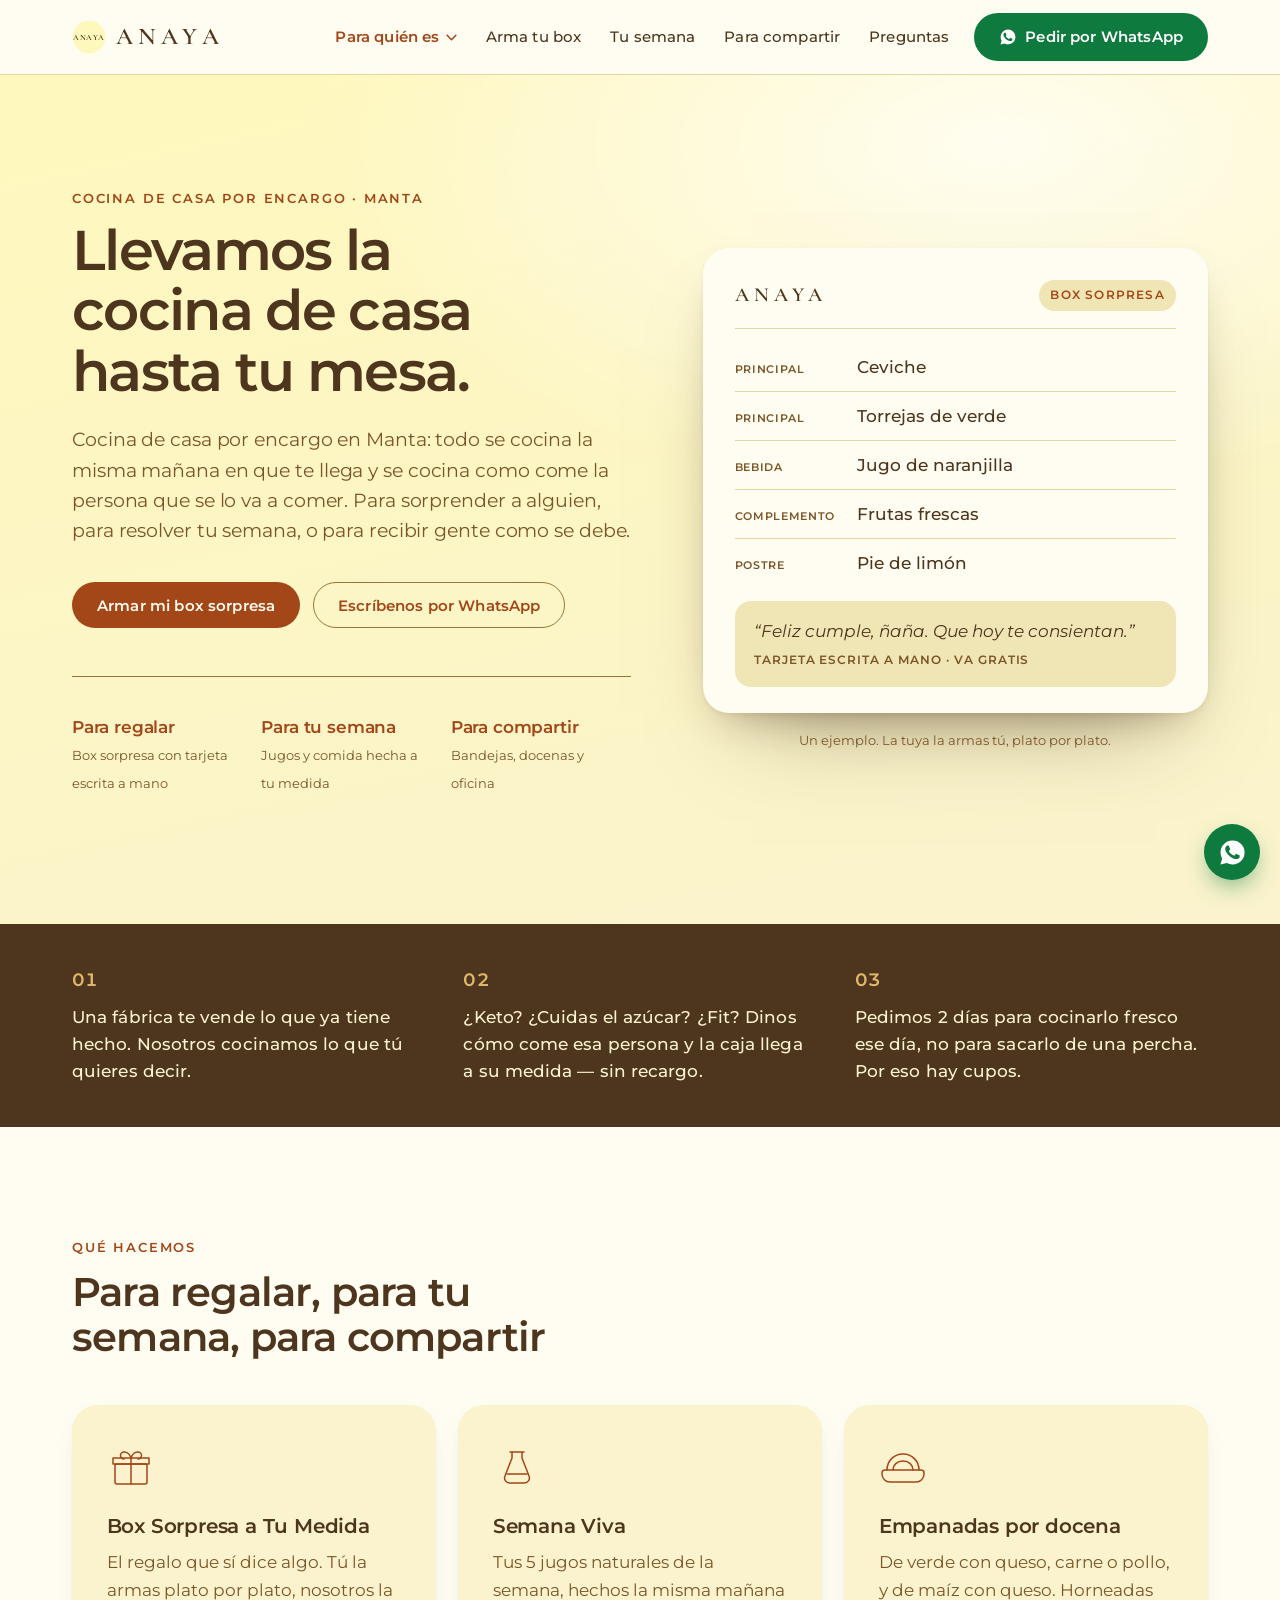
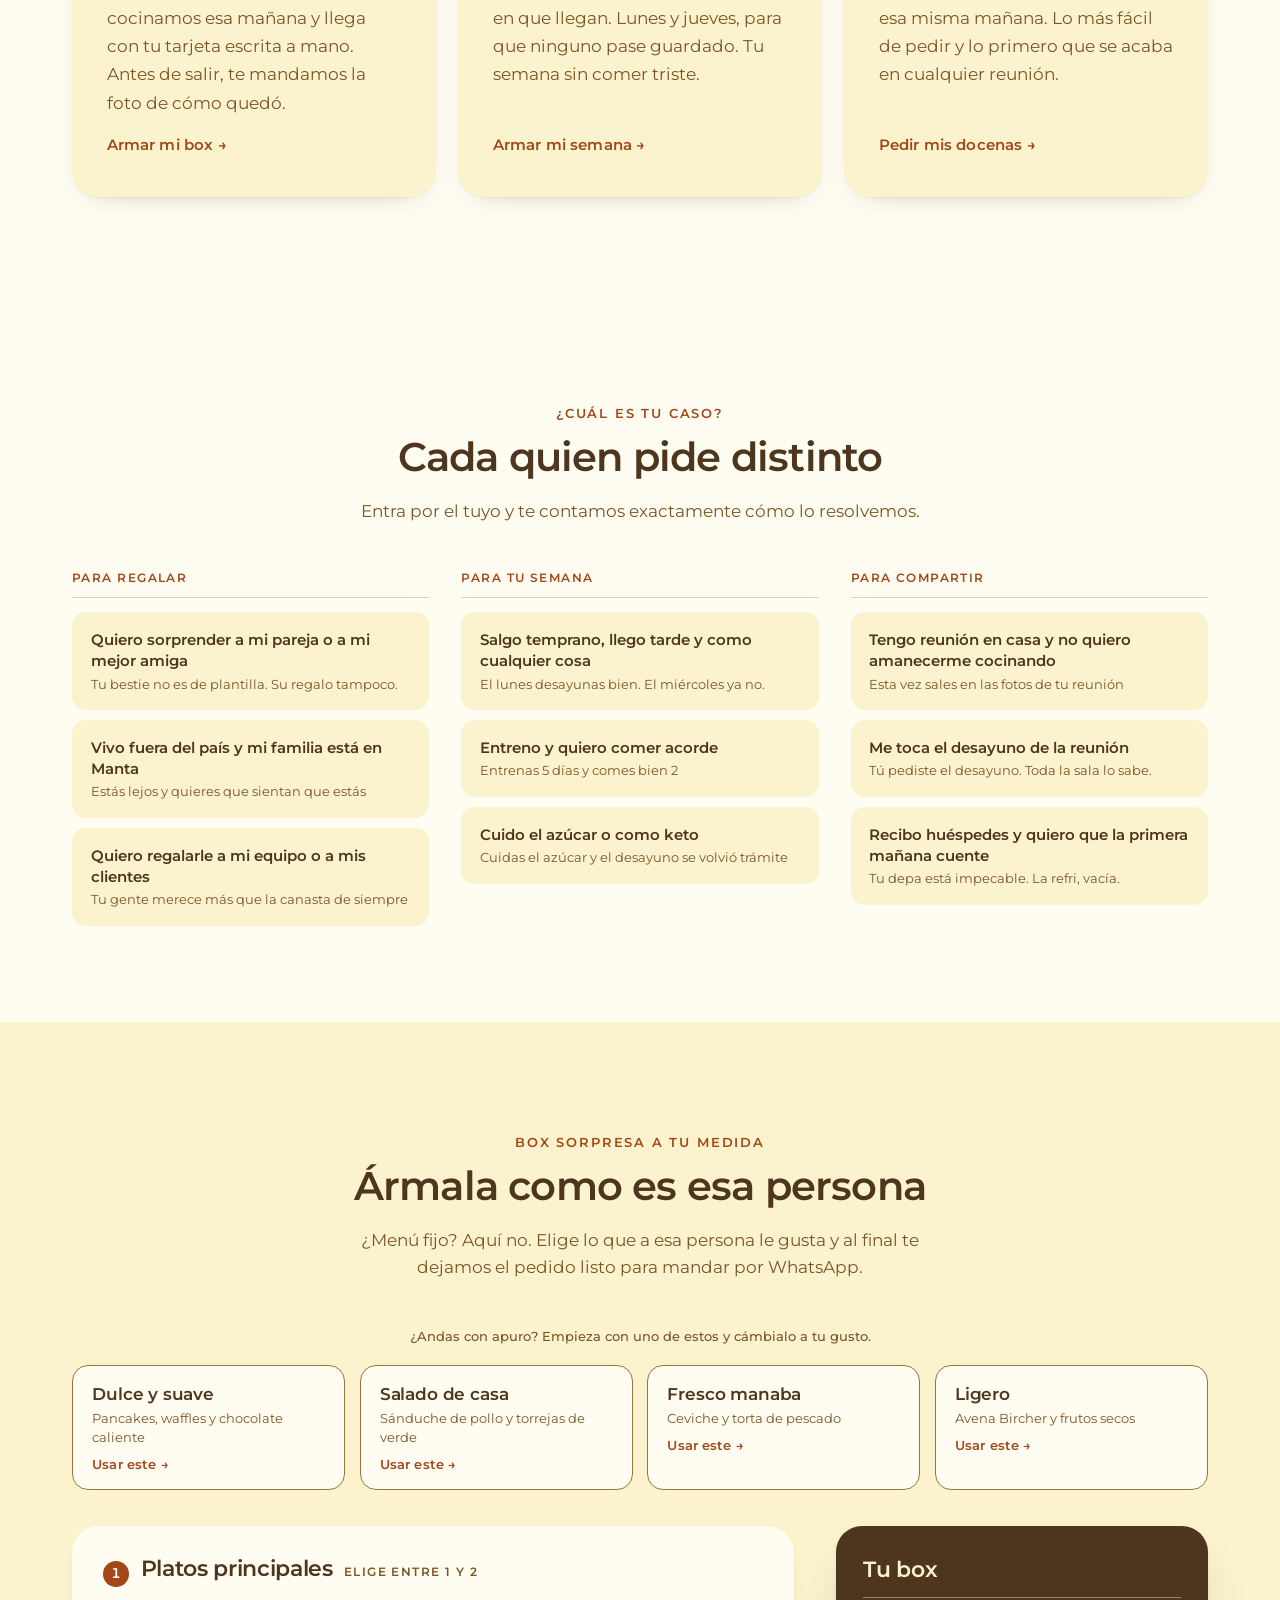
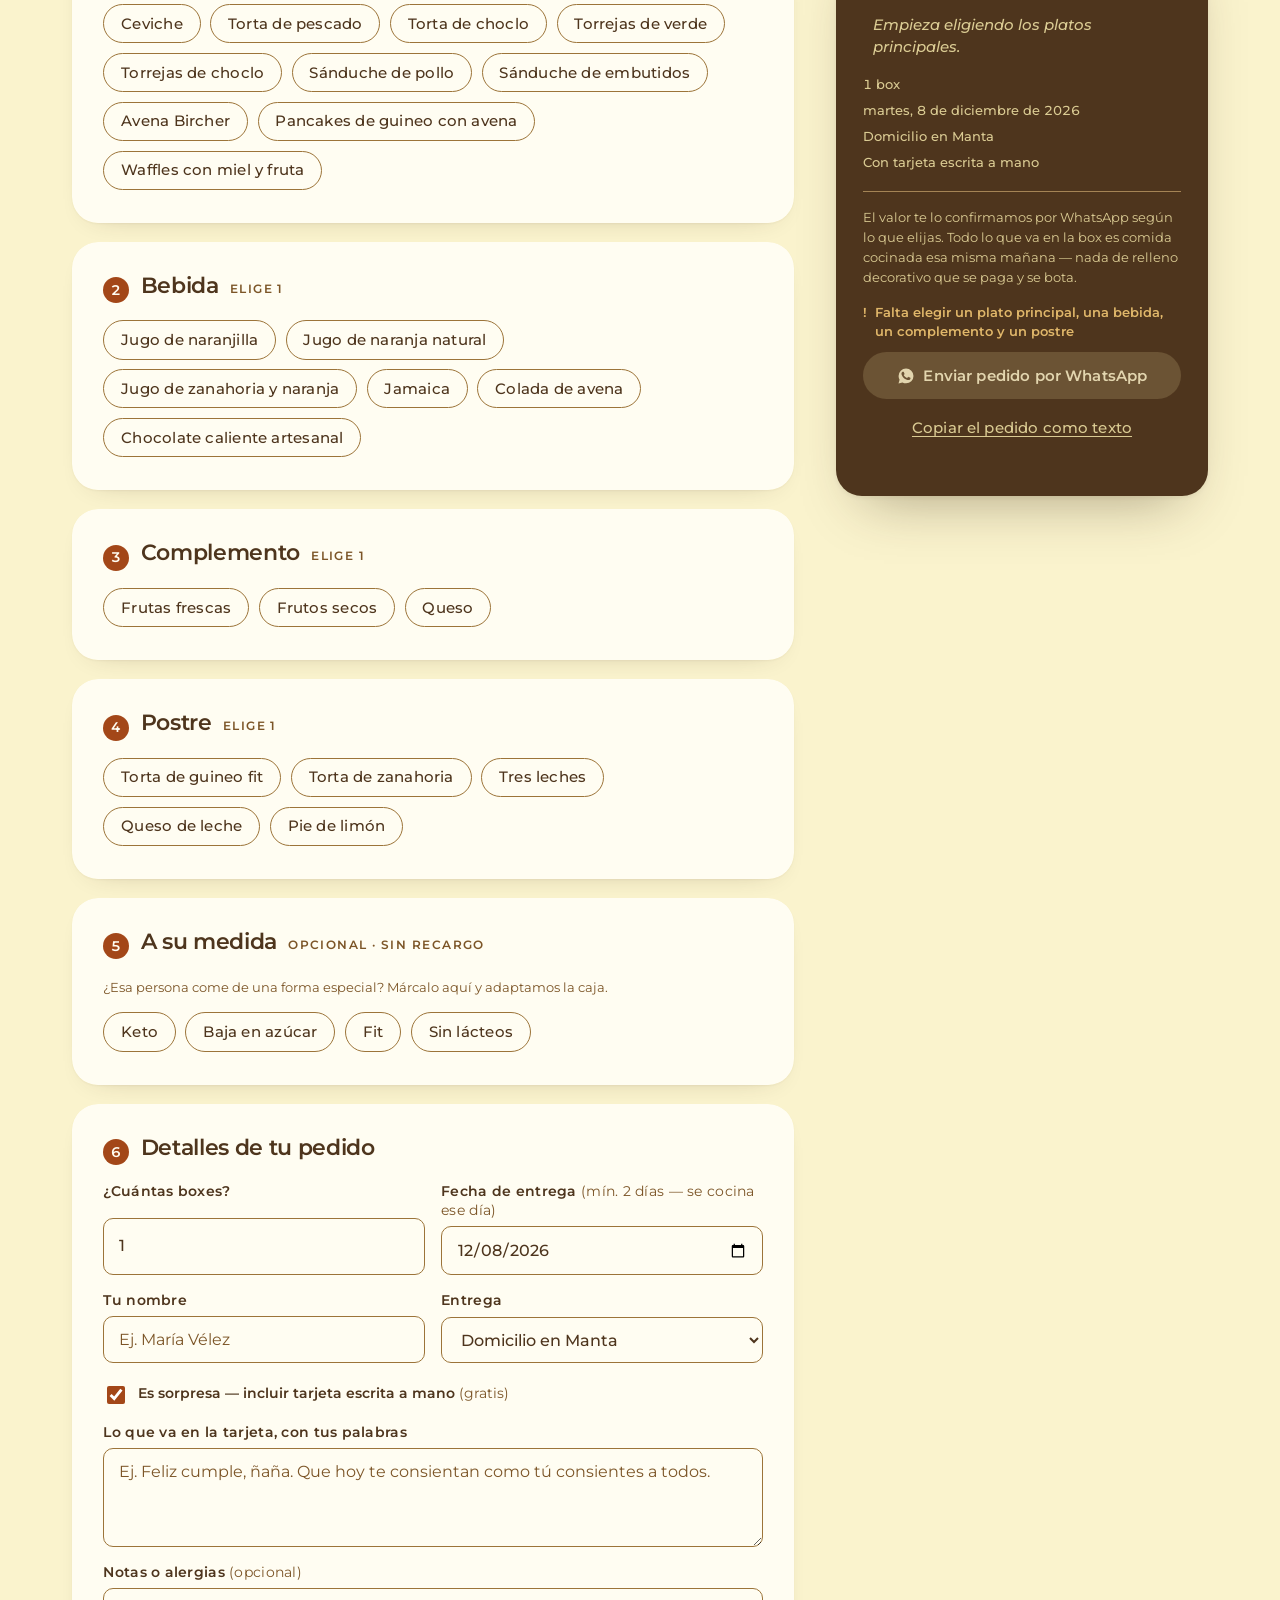
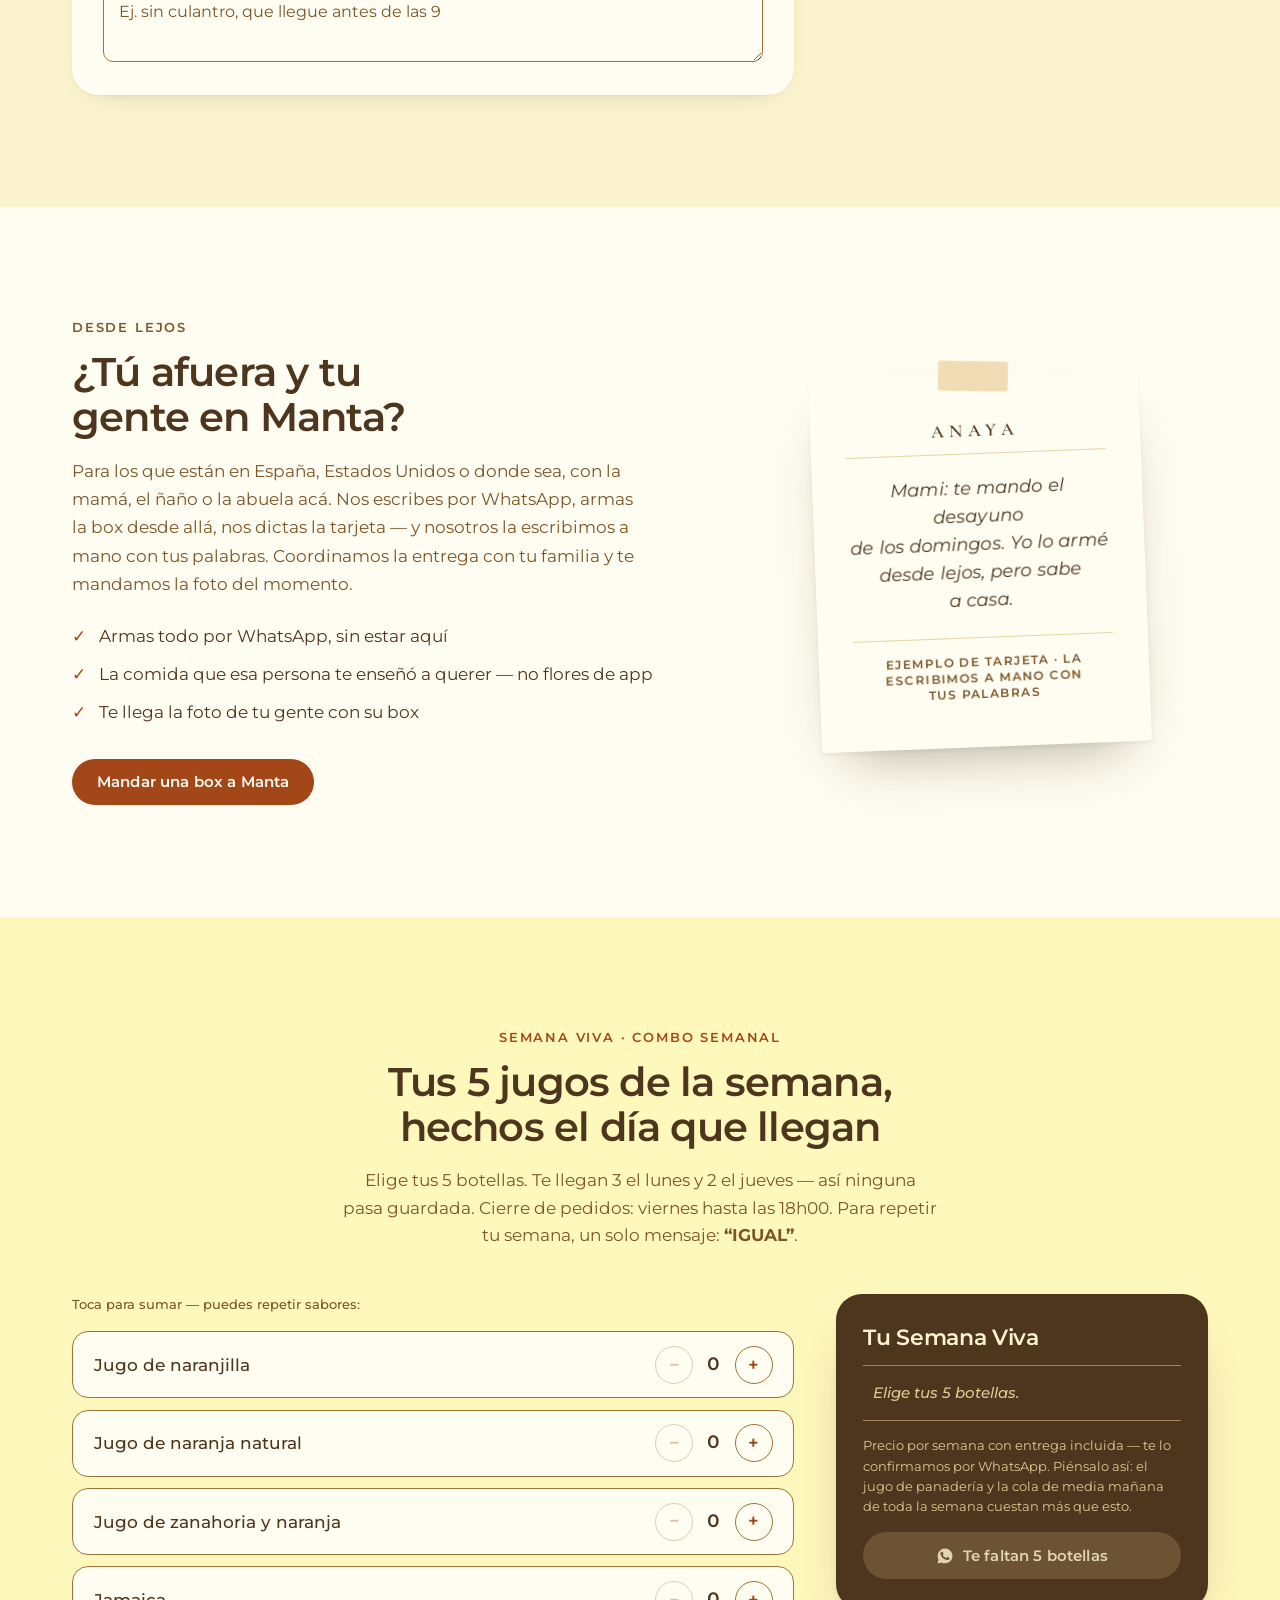
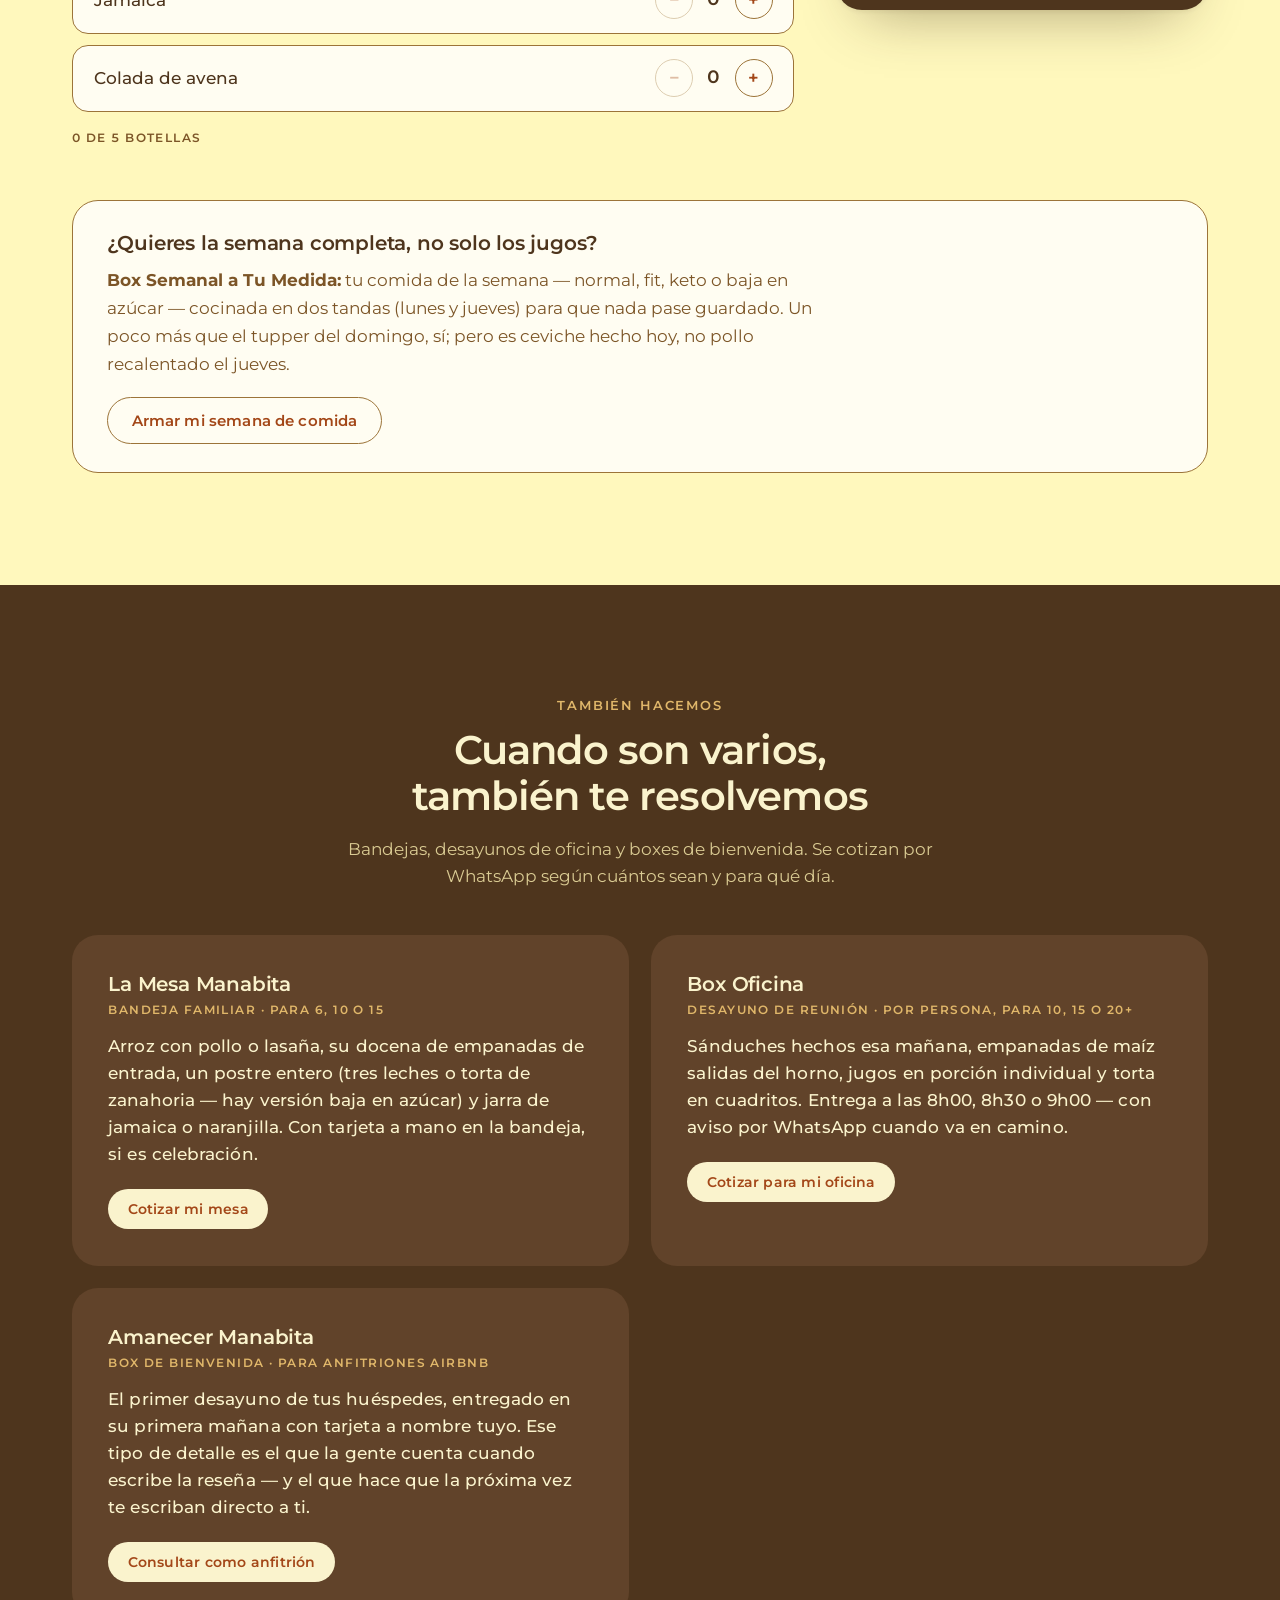
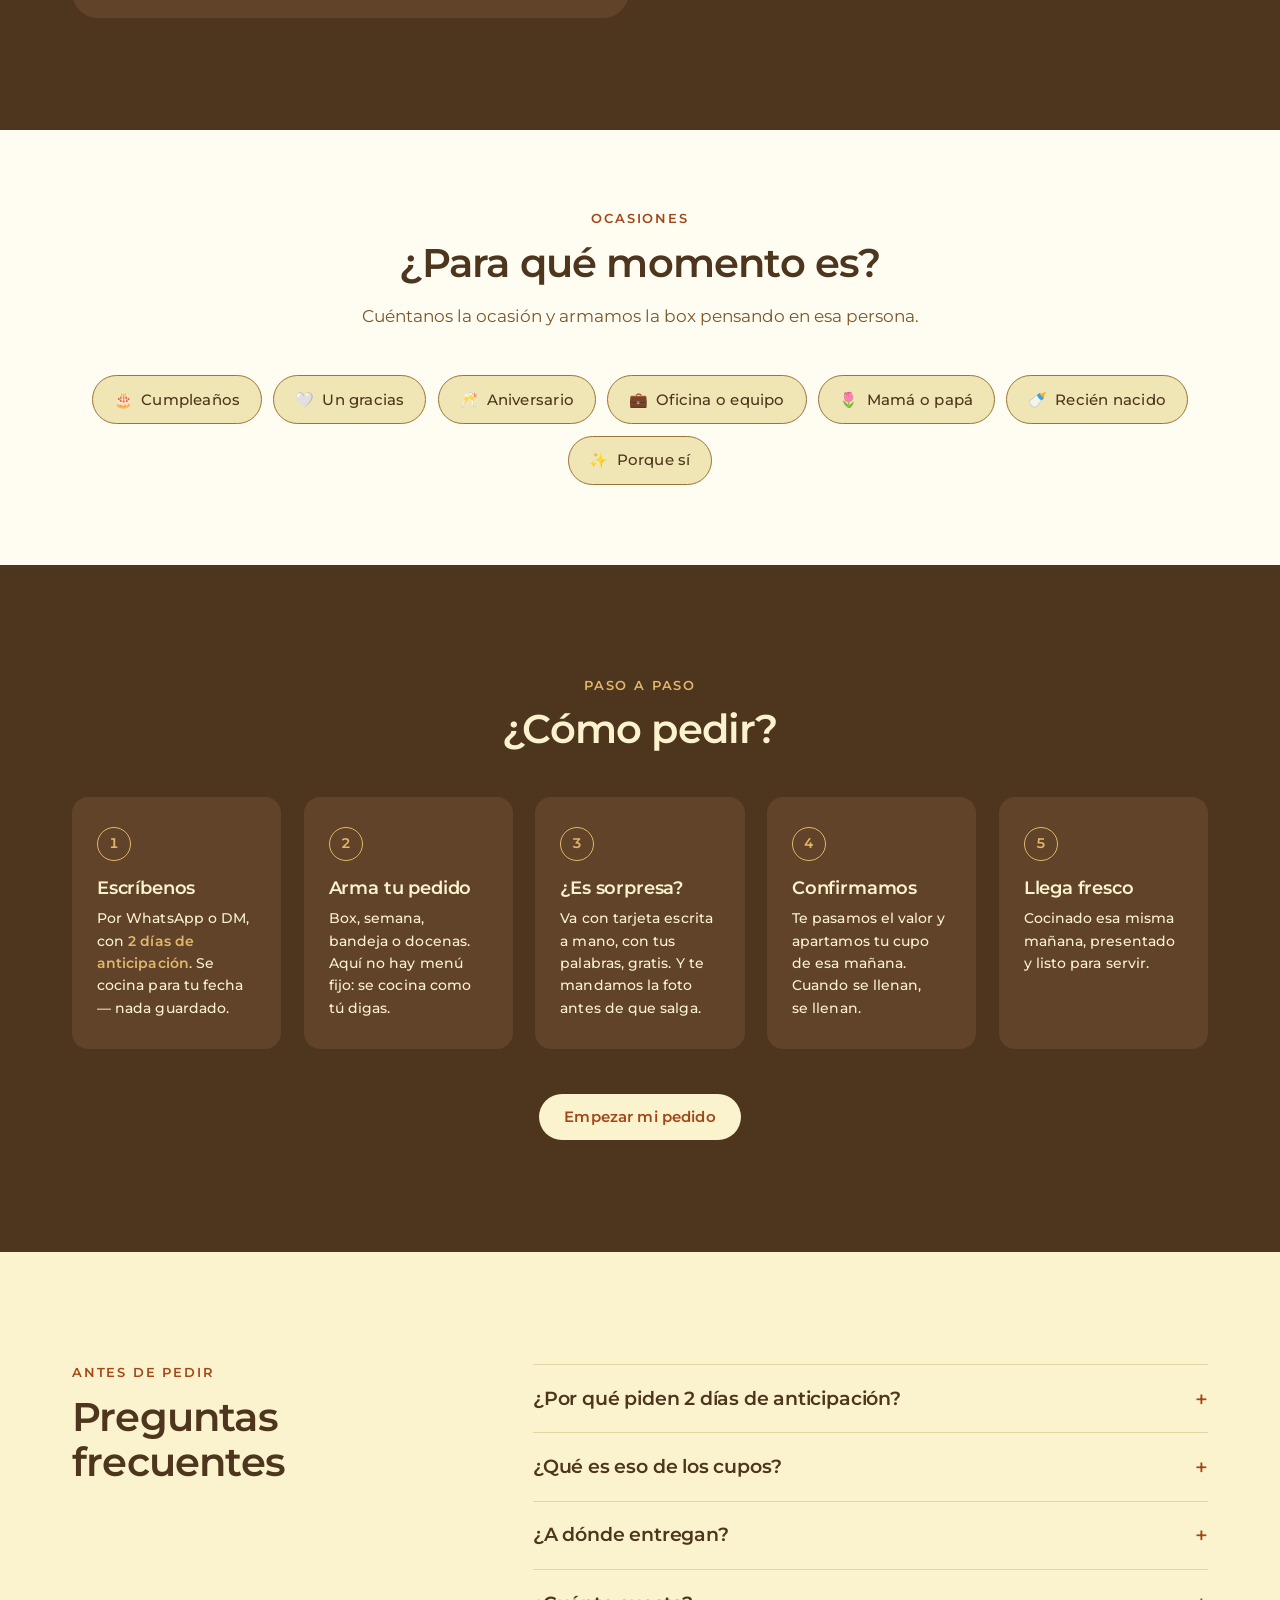
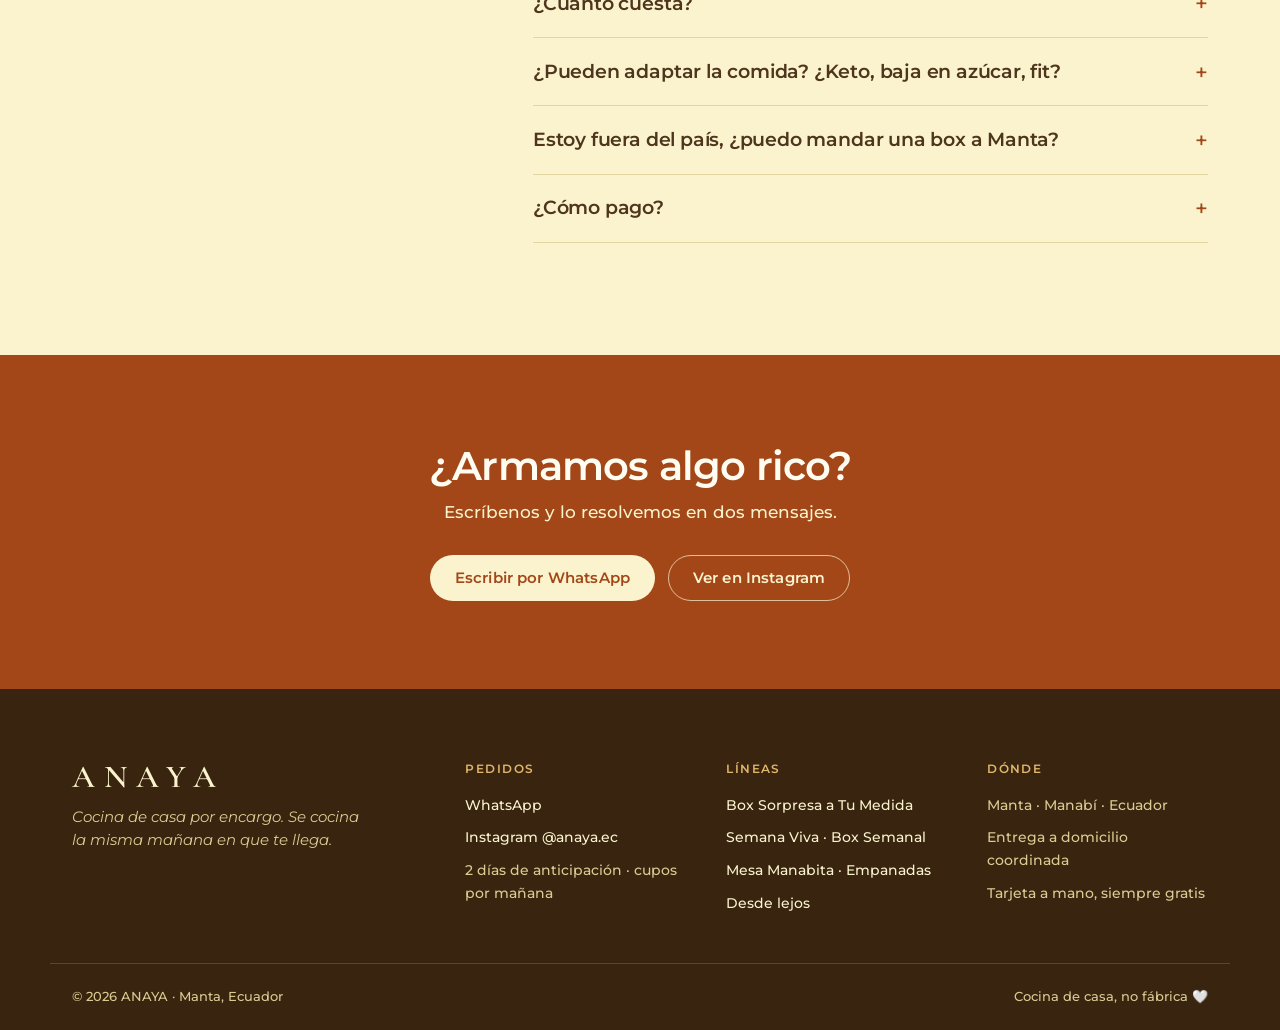
==== commit 15ab479c: "feat(menú): "Para quién es" — las 9 páginas entran al menú principal Estaban enlazadas y visibles, p" ====
--- a/index.html
+++ b/index.html
@@ -43,11 +43,41 @@
     </a>
 
     <nav class="nav__links" aria-label="Principal">
-      <a href="#casos">Tu caso</a>
-      <a href="#sorpresa">Box sorpresa</a>
+      <div class="nav__item nav__item--sub">
+        <button class="nav__toggle" aria-expanded="false" aria-controls="submenu">Para quién es <svg class="nav__chev" viewBox="0 0 12 8" aria-hidden="true"><path d="M1 1.5 6 6.5l5-5" fill="none" stroke="currentColor" stroke-width="1.8" stroke-linecap="round" stroke-linejoin="round"/></svg></button>
+        <div class="subnav" id="submenu" hidden>
+          <div class="subnav__in">
+            <div class="subnav__col">
+              <h3>Para regalar</h3>
+              <ul>
+              <li><a href="para/regalo-sorpresa/">Sorprender a mi pareja o a mi mejor amiga</a></li>
+              <li><a href="para/desde-el-exterior/">Vivo fuera y mi familia está en Manta</a></li>
+              <li><a href="para/regalos-para-tu-equipo/">Regalarle a mi equipo o a mis clientes</a></li>
+              </ul>
+            </div>
+            <div class="subnav__col">
+              <h3>Para tu semana</h3>
+              <ul>
+              <li><a href="para/semana-sin-cocinar/">Salgo temprano y llego tarde</a></li>
+              <li><a href="para/comida-fit/">Entreno y quiero comer acorde</a></li>
+              <li><a href="para/baja-en-azucar/">Cuido el azúcar o como keto</a></li>
+              </ul>
+            </div>
+            <div class="subnav__col">
+              <h3>Para compartir</h3>
+              <ul>
+              <li><a href="para/bandeja-familiar/">Tengo reunión en casa</a></li>
+              <li><a href="para/desayuno-de-oficina/">Me toca el desayuno de la reunión</a></li>
+              <li><a href="para/huespedes-airbnb/">Recibo huéspedes</a></li>
+              </ul>
+            </div>
+          </div>
+          <a class="subnav__all" href="para/">Ver todos los casos →</a>
+        </div>
+      </div>
+      <a href="#sorpresa">Arma tu box</a>
       <a href="#semana">Tu semana</a>
       <a href="#compartir">Para compartir</a>
-      <a href="#lejos">Desde lejos</a>
       <a href="#faq">Preguntas</a>
     </nav>
 
@@ -59,11 +89,24 @@
     <button class="burger" aria-expanded="false" aria-controls="mnav" aria-label="Abrir menú"><span></span><span></span><span></span></button>
   </div>
   <nav class="mnav" id="mnav" aria-label="Menú móvil" hidden>
-    <a href="#casos">Tu caso</a>
-    <a href="#sorpresa">Box sorpresa</a>
+    <p class="mnav__group">Para quién es</p>
+    <p class="mnav__group">Para regalar</p>
+    <a class="mnav__sub" href="para/regalo-sorpresa/">Sorprender a mi pareja o a mi mejor amiga</a>
+    <a class="mnav__sub" href="para/desde-el-exterior/">Vivo fuera y mi familia está en Manta</a>
+    <a class="mnav__sub" href="para/regalos-para-tu-equipo/">Regalarle a mi equipo o a mis clientes</a>
+    <p class="mnav__group">Para tu semana</p>
+    <a class="mnav__sub" href="para/semana-sin-cocinar/">Salgo temprano y llego tarde</a>
+    <a class="mnav__sub" href="para/comida-fit/">Entreno y quiero comer acorde</a>
+    <a class="mnav__sub" href="para/baja-en-azucar/">Cuido el azúcar o como keto</a>
+    <p class="mnav__group">Para compartir</p>
+    <a class="mnav__sub" href="para/bandeja-familiar/">Tengo reunión en casa</a>
+    <a class="mnav__sub" href="para/desayuno-de-oficina/">Me toca el desayuno de la reunión</a>
+    <a class="mnav__sub" href="para/huespedes-airbnb/">Recibo huéspedes</a>
+    <a class="mnav__sub" href="para/">Ver todos los casos</a>
+    <p class="mnav__group">El menú</p>
+    <a href="#sorpresa">Arma tu box</a>
     <a href="#semana">Tu semana</a>
     <a href="#compartir">Para compartir</a>
-    <a href="#lejos">Desde lejos</a>
     <a href="#faq">Preguntas</a>
     <a class="mnav__wa" data-wa="Hola ANAYA! Vengo de la página web y quiero hacer un pedido.">Pedir por WhatsApp</a>
   </nav>
@@ -603,6 +646,7 @@
   <svg viewBox="0 0 24 24" aria-hidden="true"><path d="M12.04 2A9.9 9.9 0 0 0 2.1 11.9c0 1.75.46 3.46 1.34 4.97L2 22l5.28-1.38a9.9 9.9 0 0 0 4.76 1.21h.01a9.9 9.9 0 0 0 9.94-9.9A9.9 9.9 0 0 0 12.04 2Zm5.8 14.06c-.25.69-1.45 1.32-2 1.36-.51.04-1.16.06-1.87-.12a16.9 16.9 0 0 1-1.7-.63c-2.99-1.29-4.94-4.3-5.09-4.5-.15-.2-1.22-1.62-1.22-3.1 0-1.47.77-2.2 1.05-2.5.27-.3.6-.37.8-.37h.57c.19 0 .43-.03.67.51.25.6.85 2.07.92 2.22.08.15.13.33.03.53-.1.2-.15.32-.3.5s-.31.39-.44.53c-.15.15-.3.31-.13.6.17.3.76 1.25 1.63 2.03 1.12 1 2.06 1.3 2.36 1.45.3.15.47.13.64-.08.17-.2.73-.85.93-1.15.2-.3.39-.25.66-.15.27.1 1.72.81 2.02.96.3.15.5.22.57.35.07.13.07.74-.18 1.43Z"/></svg>
 </a>
 
+<script src="assets/nav.js"></script>
 <script src="assets/app.js"></script>
 </body>
 </html>
--- a/assets/styles.css
+++ b/assets/styles.css
@@ -805,3 +805,58 @@
 .casos__list span{ display:block; font-size:var(--fs-note); font-weight:400; line-height:1.45; color:var(--tinta-2); }
 
 @media (max-width:1000px){ .casos__grid{ grid-template-columns:1fr; gap:1.6rem; } }
+
+/* ── Menú desplegable "Para quién es" ────────────────────── */
+.nav__item{ position:relative; display:flex; align-items:center; }
+.nav__toggle{
+  display:inline-flex; align-items:center; gap:.4rem;
+  padding:.3rem 0; background:none; border:0; cursor:pointer;
+  font-family:var(--sans); font-size:var(--fs-btn); font-weight:600;
+  letter-spacing:.01em; line-height:1.2; color:var(--terracota);
+}
+.nav__toggle:hover{ color:var(--terracota-h); }
+.nav__chev{ width:11px; height:7px; transition:transform .25s var(--ease); }
+.nav__toggle[aria-expanded="true"] .nav__chev{ transform:rotate(180deg); }
+
+.subnav{
+  position:absolute; top:calc(100% + 14px); left:-1.2rem; z-index:120;
+  width:min(680px,86vw);
+  padding:1.5rem 1.6rem 1.1rem;
+  background:var(--papel);
+  border:1px solid var(--linea); border-radius:var(--r-lg);
+  box-shadow:var(--sh-lg);
+}
+.subnav[hidden]{ display:none; }
+.subnav::before{
+  content:""; position:absolute; top:-14px; left:0; right:0; height:14px;
+}
+.subnav__in{ display:grid; grid-template-columns:repeat(3,1fr); gap:1.4rem; }
+.subnav__col h3{
+  font-size:var(--fs-micro); font-weight:600; letter-spacing:.12em;
+  text-transform:uppercase; color:var(--terracota);
+  padding-bottom:.5rem; margin-bottom:.6rem; border-bottom:1px solid var(--linea);
+}
+.subnav__col ul{ list-style:none; margin:0; padding:0; display:grid; gap:.15rem; }
+.subnav__col a{
+  display:block; padding:.5rem .6rem; margin-left:-.6rem;
+  border-radius:9px;
+  font-size:var(--fs-note); font-weight:500; line-height:1.4;
+  color:var(--tinta); text-decoration:none;
+  transition:.18s var(--ease);
+}
+.subnav__col a:hover{ background:var(--arena); color:var(--terracota); }
+.subnav__all{
+  display:inline-block; margin-top:1rem;
+  font-size:var(--fs-note); font-weight:600; color:var(--terracota);
+  text-decoration:none;
+}
+.subnav__all:hover{ text-decoration:underline; text-underline-offset:3px; }
+
+/* menú móvil: grupos */
+.mnav__group{
+  margin:1rem 0 .3rem; padding:0 .2rem;
+  font-size:var(--fs-micro); font-weight:600; letter-spacing:.12em;
+  text-transform:uppercase; color:var(--terracota);
+}
+.mnav__group:first-child{ margin-top:.2rem; }
+.mnav__sub{ padding-left:.9rem !important; font-size:var(--fs-btn) !important; }
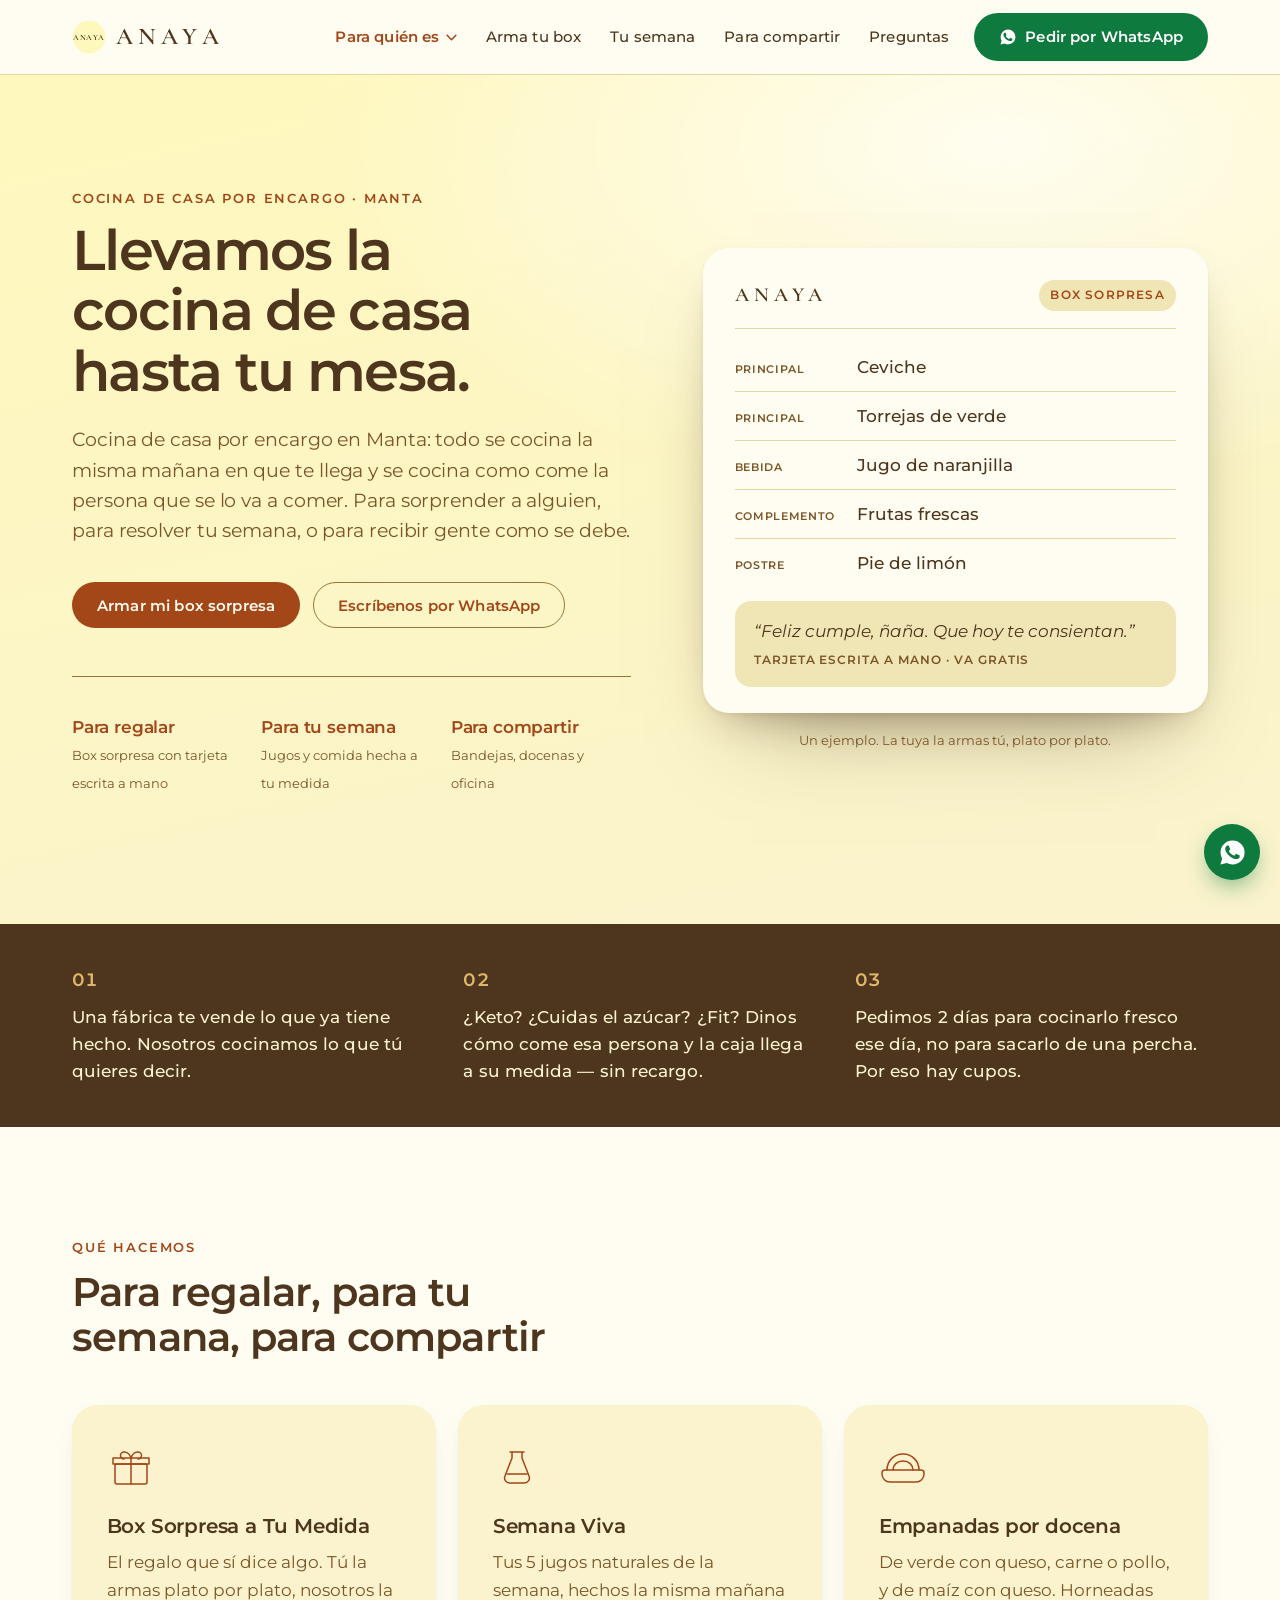
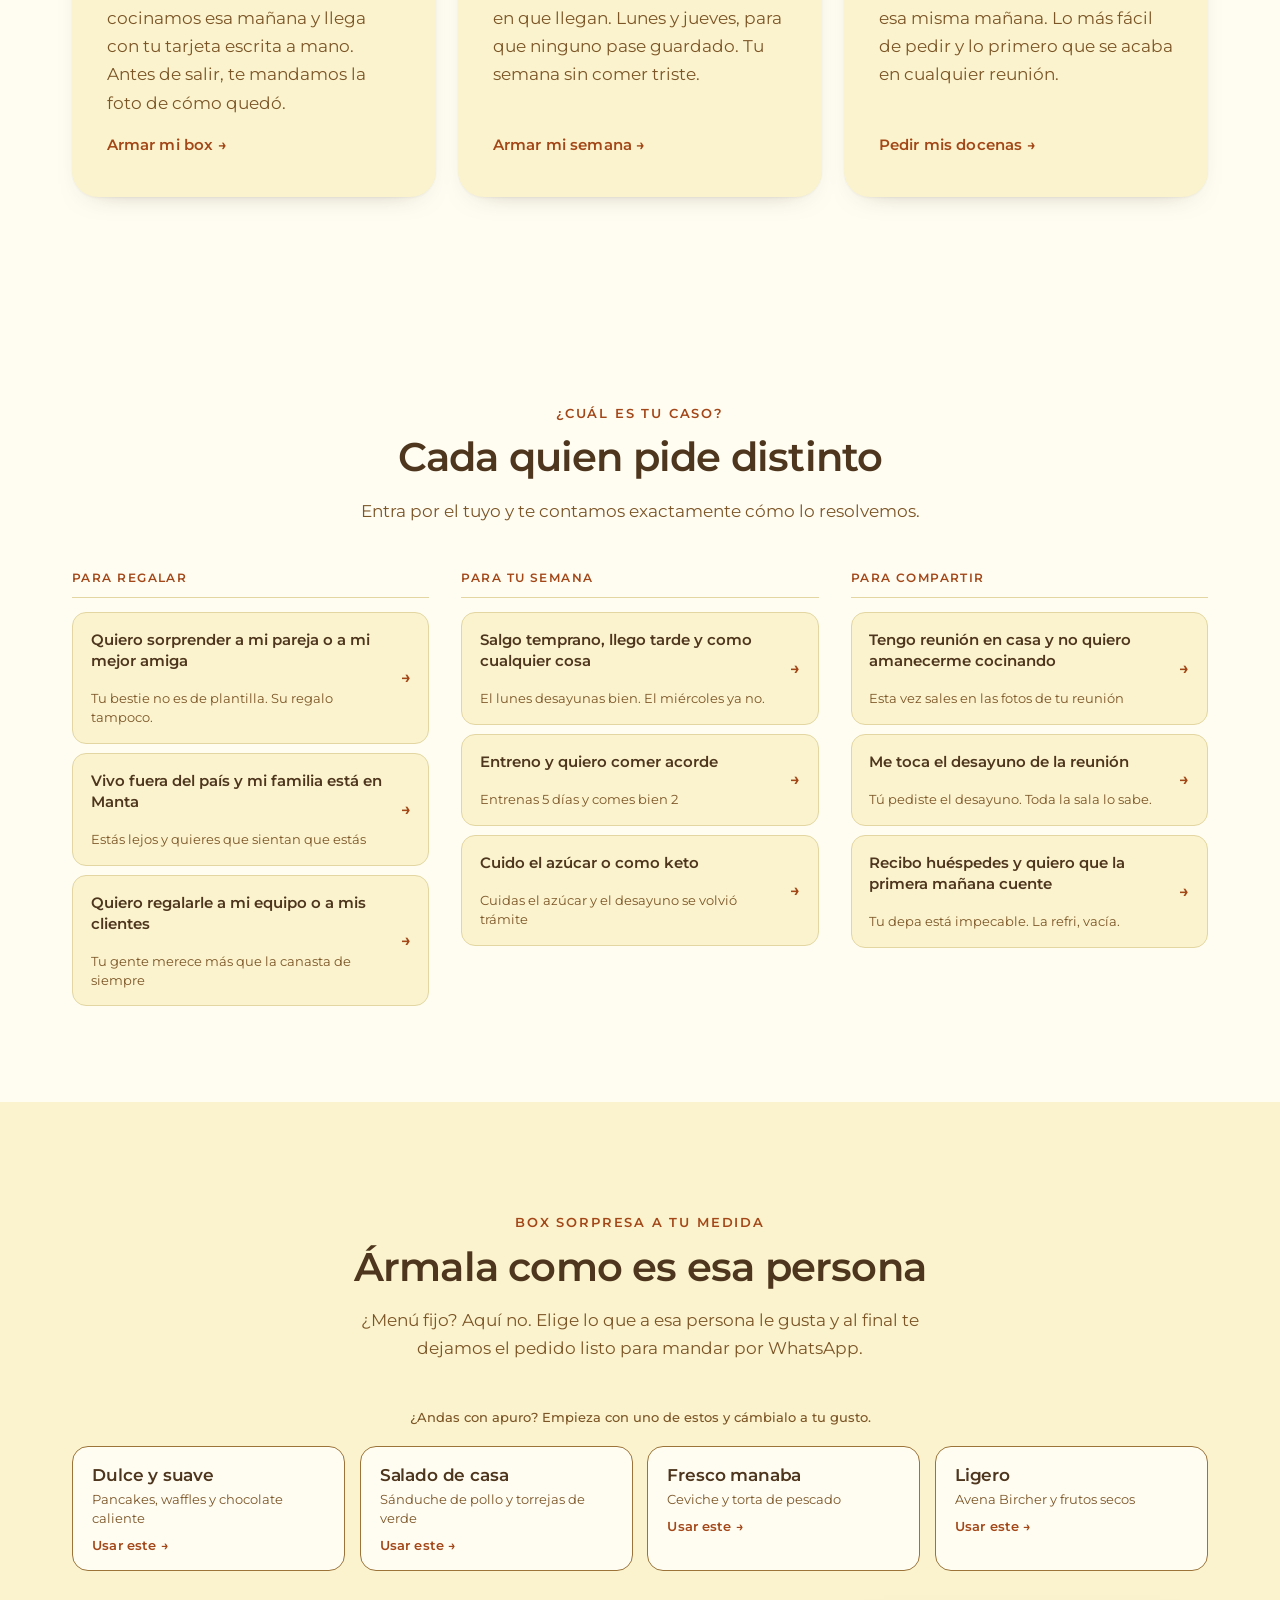
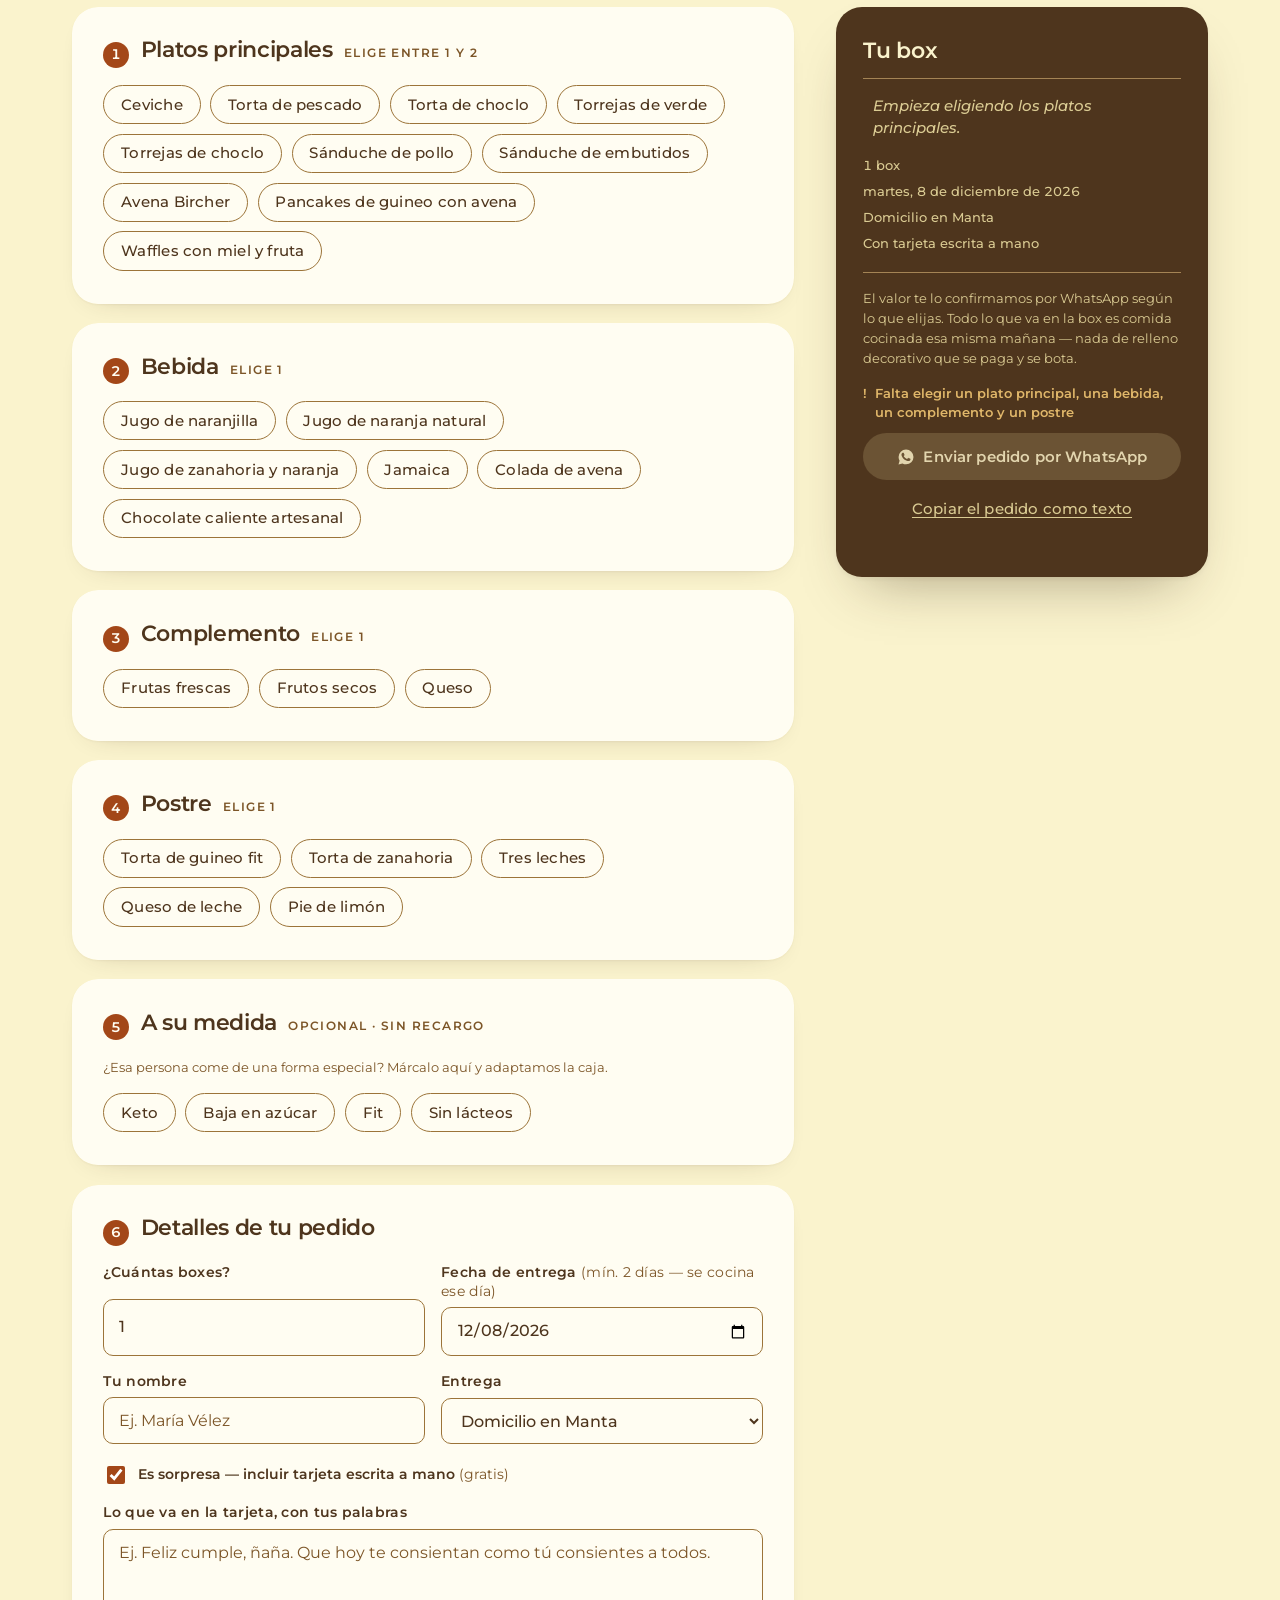
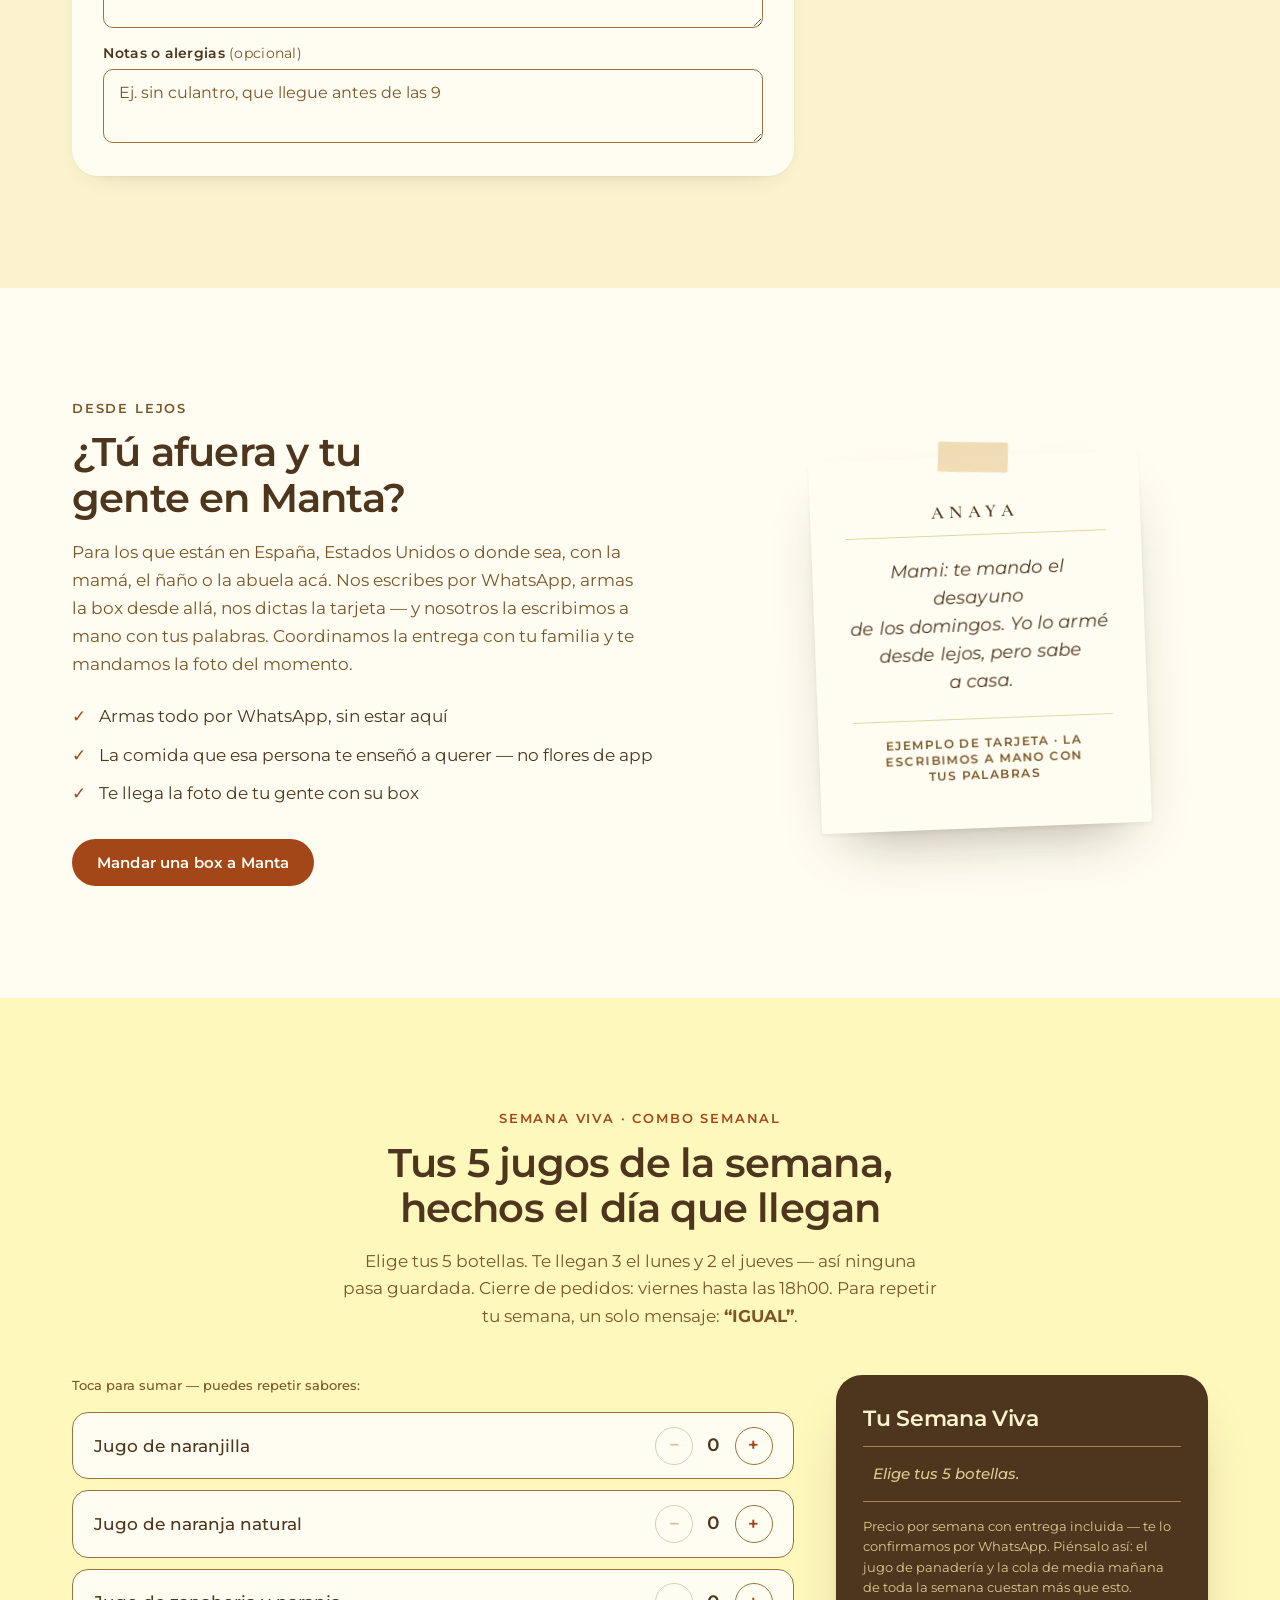
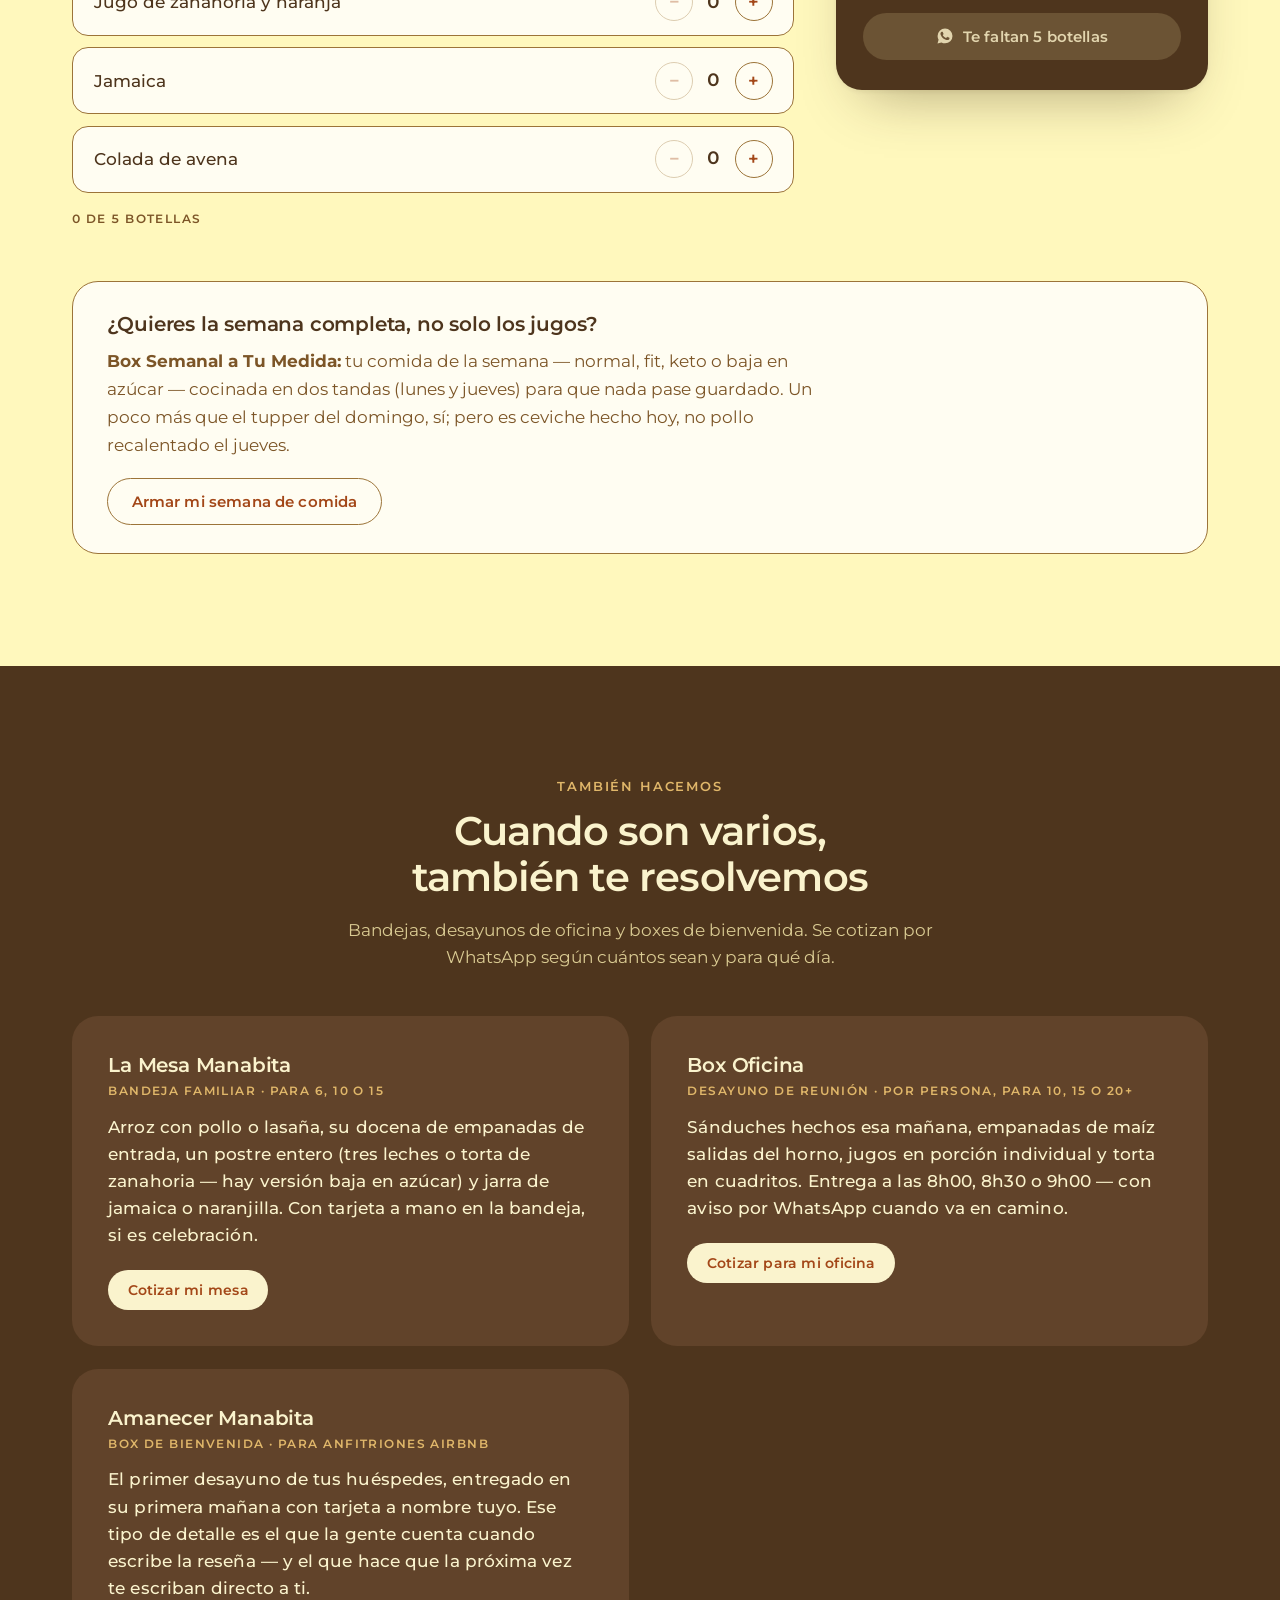
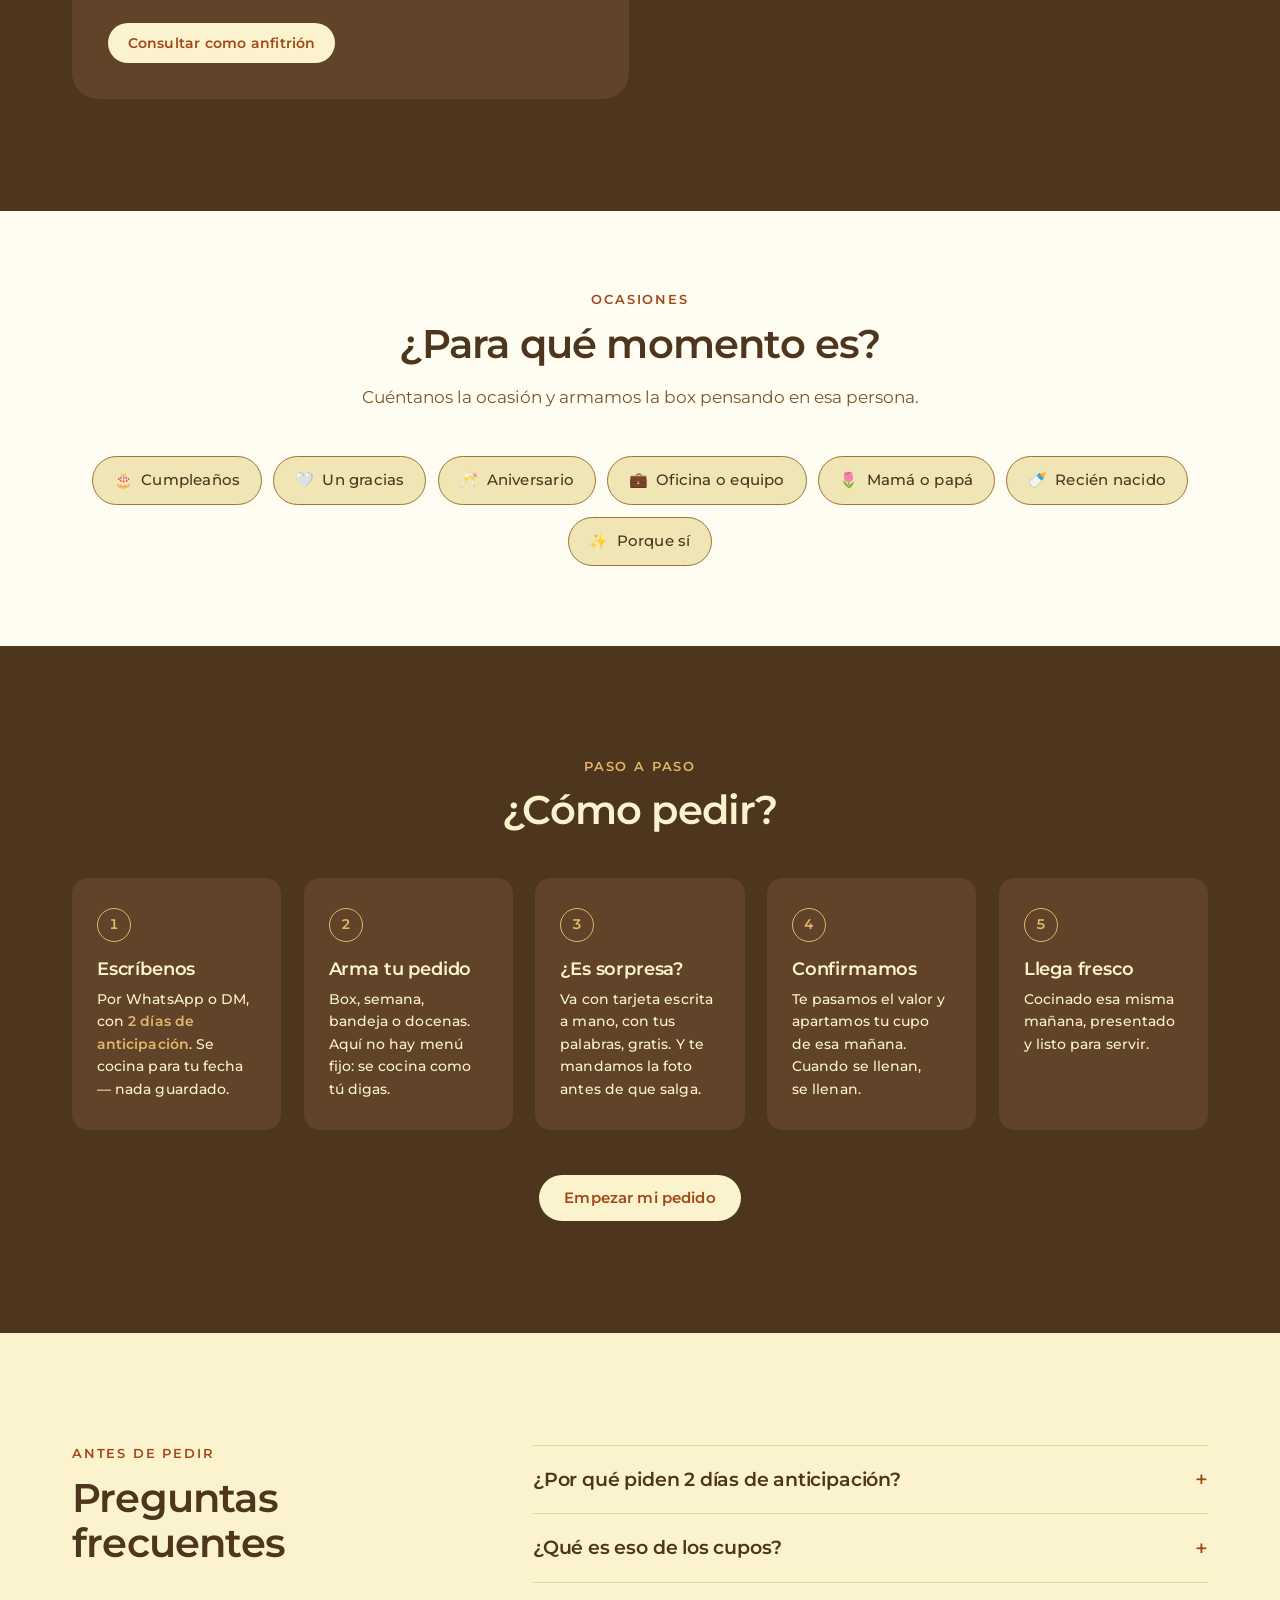
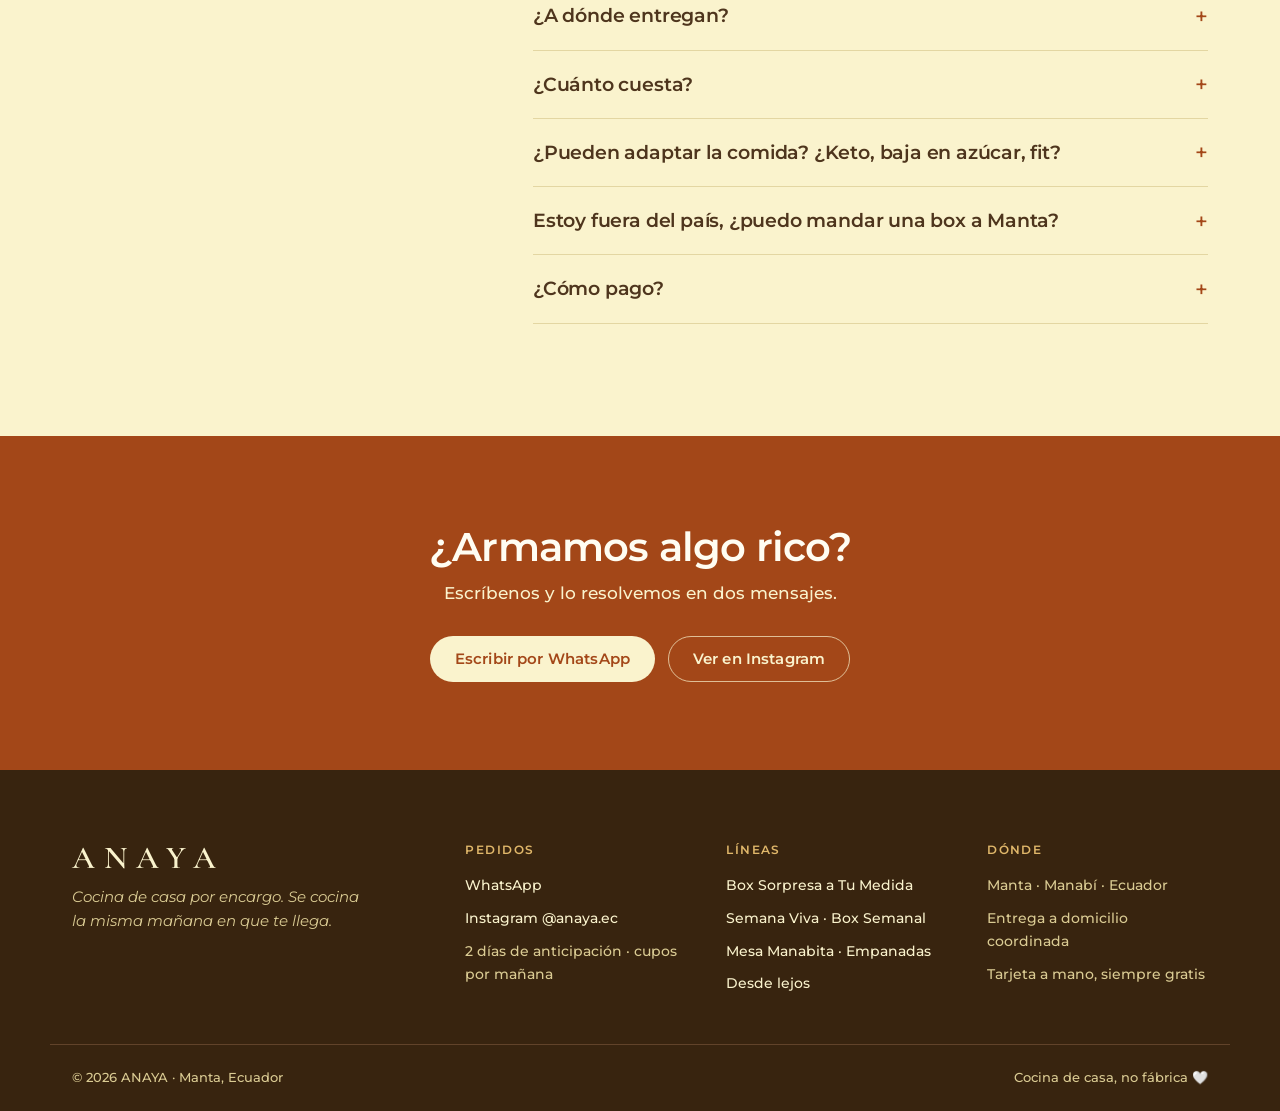
==== commit b85f6ef6: "fix(menú móvil): los 9 casos pasan a un acordeón — el menú venía inundado Al abrir la hamburguesa ap" ====
--- a/index.html
+++ b/index.html
@@ -89,21 +89,25 @@
     <button class="burger" aria-expanded="false" aria-controls="mnav" aria-label="Abrir menú"><span></span><span></span><span></span></button>
   </div>
   <nav class="mnav" id="mnav" aria-label="Menú móvil" hidden>
-    <p class="mnav__group">Para quién es</p>
-    <p class="mnav__group">Para regalar</p>
-    <a class="mnav__sub" href="para/regalo-sorpresa/">Sorprender a mi pareja o a mi mejor amiga</a>
-    <a class="mnav__sub" href="para/desde-el-exterior/">Vivo fuera y mi familia está en Manta</a>
-    <a class="mnav__sub" href="para/regalos-para-tu-equipo/">Regalarle a mi equipo o a mis clientes</a>
-    <p class="mnav__group">Para tu semana</p>
-    <a class="mnav__sub" href="para/semana-sin-cocinar/">Salgo temprano y llego tarde</a>
-    <a class="mnav__sub" href="para/comida-fit/">Entreno y quiero comer acorde</a>
-    <a class="mnav__sub" href="para/baja-en-azucar/">Cuido el azúcar o como keto</a>
-    <p class="mnav__group">Para compartir</p>
-    <a class="mnav__sub" href="para/bandeja-familiar/">Tengo reunión en casa</a>
-    <a class="mnav__sub" href="para/desayuno-de-oficina/">Me toca el desayuno de la reunión</a>
-    <a class="mnav__sub" href="para/huespedes-airbnb/">Recibo huéspedes</a>
-    <a class="mnav__sub" href="para/">Ver todos los casos</a>
-    <p class="mnav__group">El menú</p>
+    <button class="mnav__acc" id="mnavAcc" aria-expanded="false" aria-controls="mnavPanel">
+      <span>Para quién es</span>
+      <svg class="mnav__chev" viewBox="0 0 12 8" aria-hidden="true"><path d="M1 1.5 6 6.5l5-5" fill="none" stroke="currentColor" stroke-width="1.8" stroke-linecap="round" stroke-linejoin="round"/></svg>
+    </button>
+    <div class="mnav__panel" id="mnavPanel" hidden>
+        <p class="mnav__group">Para regalar</p>
+        <a class="mnav__sub" href="para/regalo-sorpresa/">Sorprender a mi pareja o a mi mejor amiga</a>
+        <a class="mnav__sub" href="para/desde-el-exterior/">Vivo fuera y mi familia está en Manta</a>
+        <a class="mnav__sub" href="para/regalos-para-tu-equipo/">Regalarle a mi equipo o a mis clientes</a>
+        <p class="mnav__group">Para tu semana</p>
+        <a class="mnav__sub" href="para/semana-sin-cocinar/">Salgo temprano y llego tarde</a>
+        <a class="mnav__sub" href="para/comida-fit/">Entreno y quiero comer acorde</a>
+        <a class="mnav__sub" href="para/baja-en-azucar/">Cuido el azúcar o como keto</a>
+        <p class="mnav__group">Para compartir</p>
+        <a class="mnav__sub" href="para/bandeja-familiar/">Tengo reunión en casa</a>
+        <a class="mnav__sub" href="para/desayuno-de-oficina/">Me toca el desayuno de la reunión</a>
+        <a class="mnav__sub" href="para/huespedes-airbnb/">Recibo huéspedes</a>
+        <a class="mnav__sub mnav__all" href="para/">Ver todos los casos →</a>
+    </div>
     <a href="#sorpresa">Arma tu box</a>
     <a href="#semana">Tu semana</a>
     <a href="#compartir">Para compartir</a>
--- a/assets/styles.css
+++ b/assets/styles.css
@@ -218,9 +218,14 @@
 
 .mnav{
   display:none; flex-direction:column; gap:.2rem;
-  padding:.6rem 22px 1.4rem;
+  padding:.6rem 22px calc(1.4rem + env(safe-area-inset-bottom));
   border-top:1px solid var(--linea);
   background:var(--papel);
+  /* el header es sticky: sin esto el menú se corta y no se alcanza el final */
+  max-height:calc(100dvh - 74px);
+  overflow-y:auto;
+  overscroll-behavior:contain;
+  -webkit-overflow-scrolling:touch;
 }
 .mnav a{
   padding:.9rem .2rem; font-size:1rem; font-weight:500;
@@ -344,7 +349,11 @@
   box-shadow:0 1px 2px rgba(56,36,15,.04), 0 10px 30px -22px rgba(56,36,15,.5);
   transition:transform .3s var(--ease), box-shadow .3s var(--ease);
 }
+.card{ cursor:pointer; position:relative; }
 .card:hover{ transform:translateY(-6px); box-shadow:var(--sh-lg); }
+.card:hover .card__link{ color:var(--terracota-h); }
+.card:hover .card__link span{ transform:translateX(5px); }
+.card:focus-within{ outline:2.5px solid var(--terracota); outline-offset:3px; }
 .card__icon{ width:48px; height:48px; margin-bottom:1.3rem; color:var(--terracota); }
 .card__icon svg{ width:100%; height:100%; fill:none; stroke:currentColor; stroke-width:1.5; stroke-linecap:round; stroke-linejoin:round; }
 .card h3{ margin-bottom:.6rem; }
@@ -792,12 +801,23 @@
 }
 .casos__list{ list-style:none; margin:0; padding:0; display:grid; gap:.6rem; }
 .casos__list a{
-  display:block; padding:1rem 1.1rem;
-  background:var(--crema); border:1px solid transparent; border-radius:14px;
-  text-decoration:none;
+  display:grid; grid-template-columns:1fr auto; align-items:center; gap:.9rem;
+  padding:1rem 1.1rem;
+  background:var(--crema); border:1px solid var(--linea); border-radius:14px;
+  text-decoration:none; cursor:pointer;
   transition:.22s var(--ease);
 }
-.casos__list a:hover{ background:var(--arena); transform:translateX(3px); }
+.casos__list a::after{
+  content:"→"; grid-column:2; grid-row:1 / span 2;
+  font-size:1.05rem; font-weight:600; color:var(--terracota);
+  transition:transform .22s var(--ease);
+}
+.casos__list a:hover{
+  background:var(--arena); border-color:var(--terracota);
+  box-shadow:var(--sh);
+}
+.casos__list a:hover::after{ transform:translateX(4px); }
+.casos__list strong,.casos__list span{ grid-column:1; }
 .casos__list strong{
   display:block; font-size:var(--fs-btn); font-weight:600; line-height:1.4;
   color:var(--tinta); margin-bottom:.2rem;
@@ -860,3 +880,17 @@
 }
 .mnav__group:first-child{ margin-top:.2rem; }
 .mnav__sub{ padding-left:.9rem !important; font-size:var(--fs-btn) !important; }
+
+/* ── Acordeón del menú móvil ─────────────────────────────── */
+.mnav__acc{
+  display:flex; align-items:center; justify-content:space-between; gap:1rem;
+  width:100%; padding:.9rem .2rem;
+  background:none; border:0; border-bottom:1px solid var(--linea);
+  font-family:var(--sans); font-size:1rem; font-weight:600;
+  color:var(--terracota); cursor:pointer; text-align:left;
+}
+.mnav__chev{ width:13px; height:9px; flex:none; transition:transform .25s var(--ease); }
+.mnav__acc[aria-expanded="true"] .mnav__chev{ transform:rotate(180deg); }
+.mnav__panel{ display:grid; gap:.1rem; padding:.4rem 0 .6rem; }
+.mnav__panel[hidden]{ display:none; }
+.mnav__all{ color:var(--terracota) !important; font-weight:600 !important; }
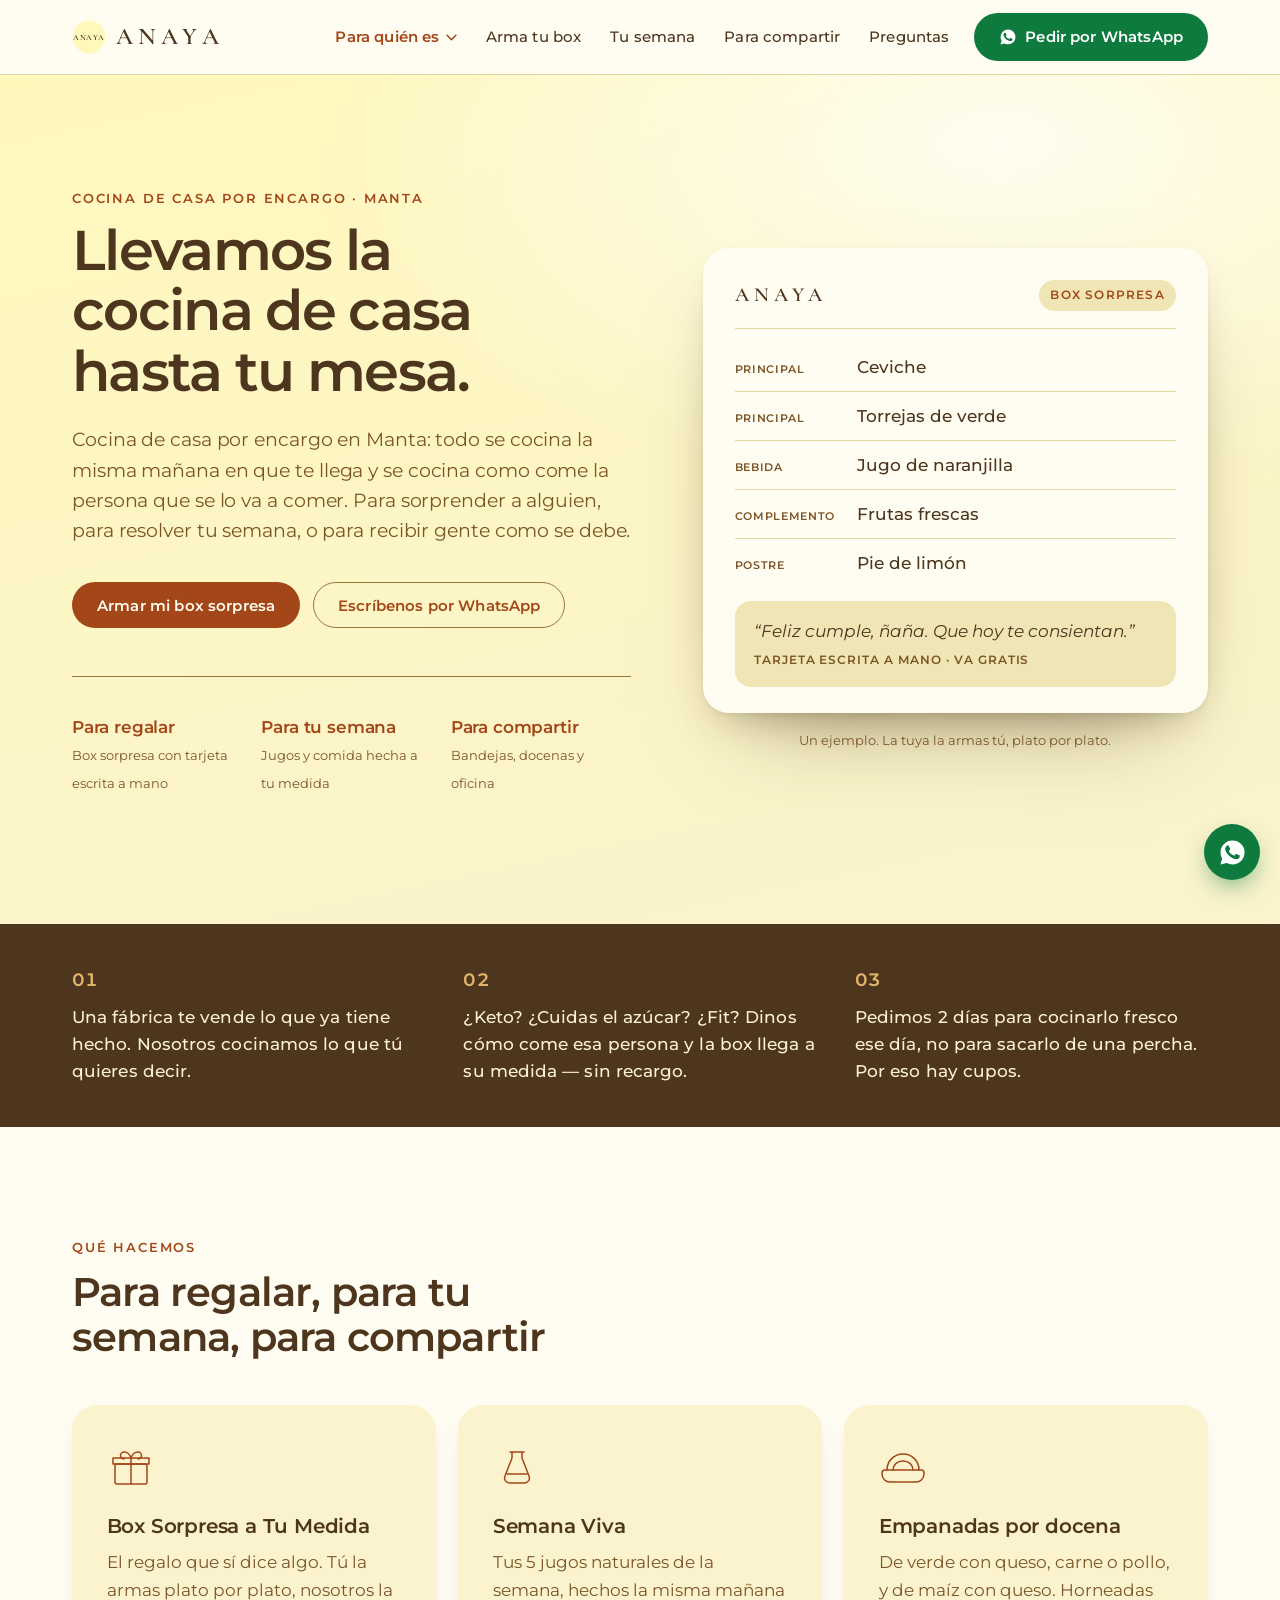
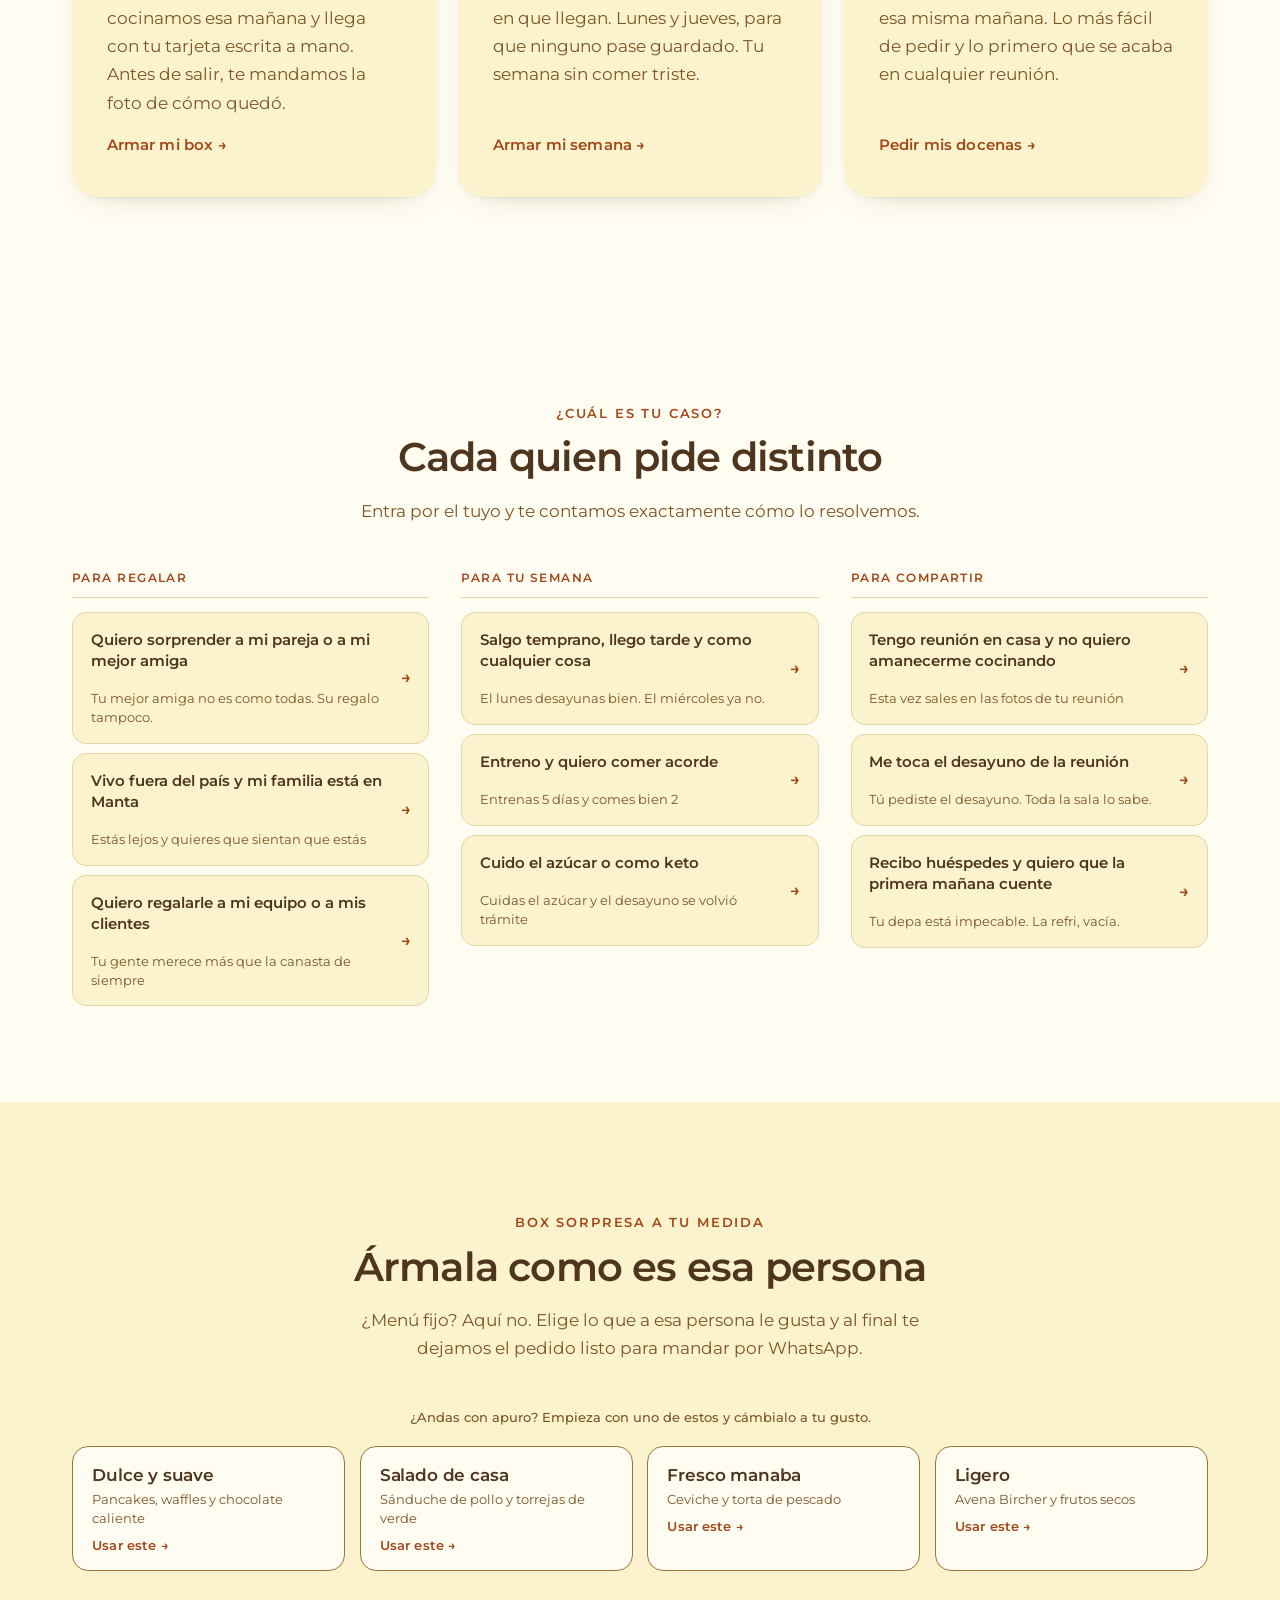
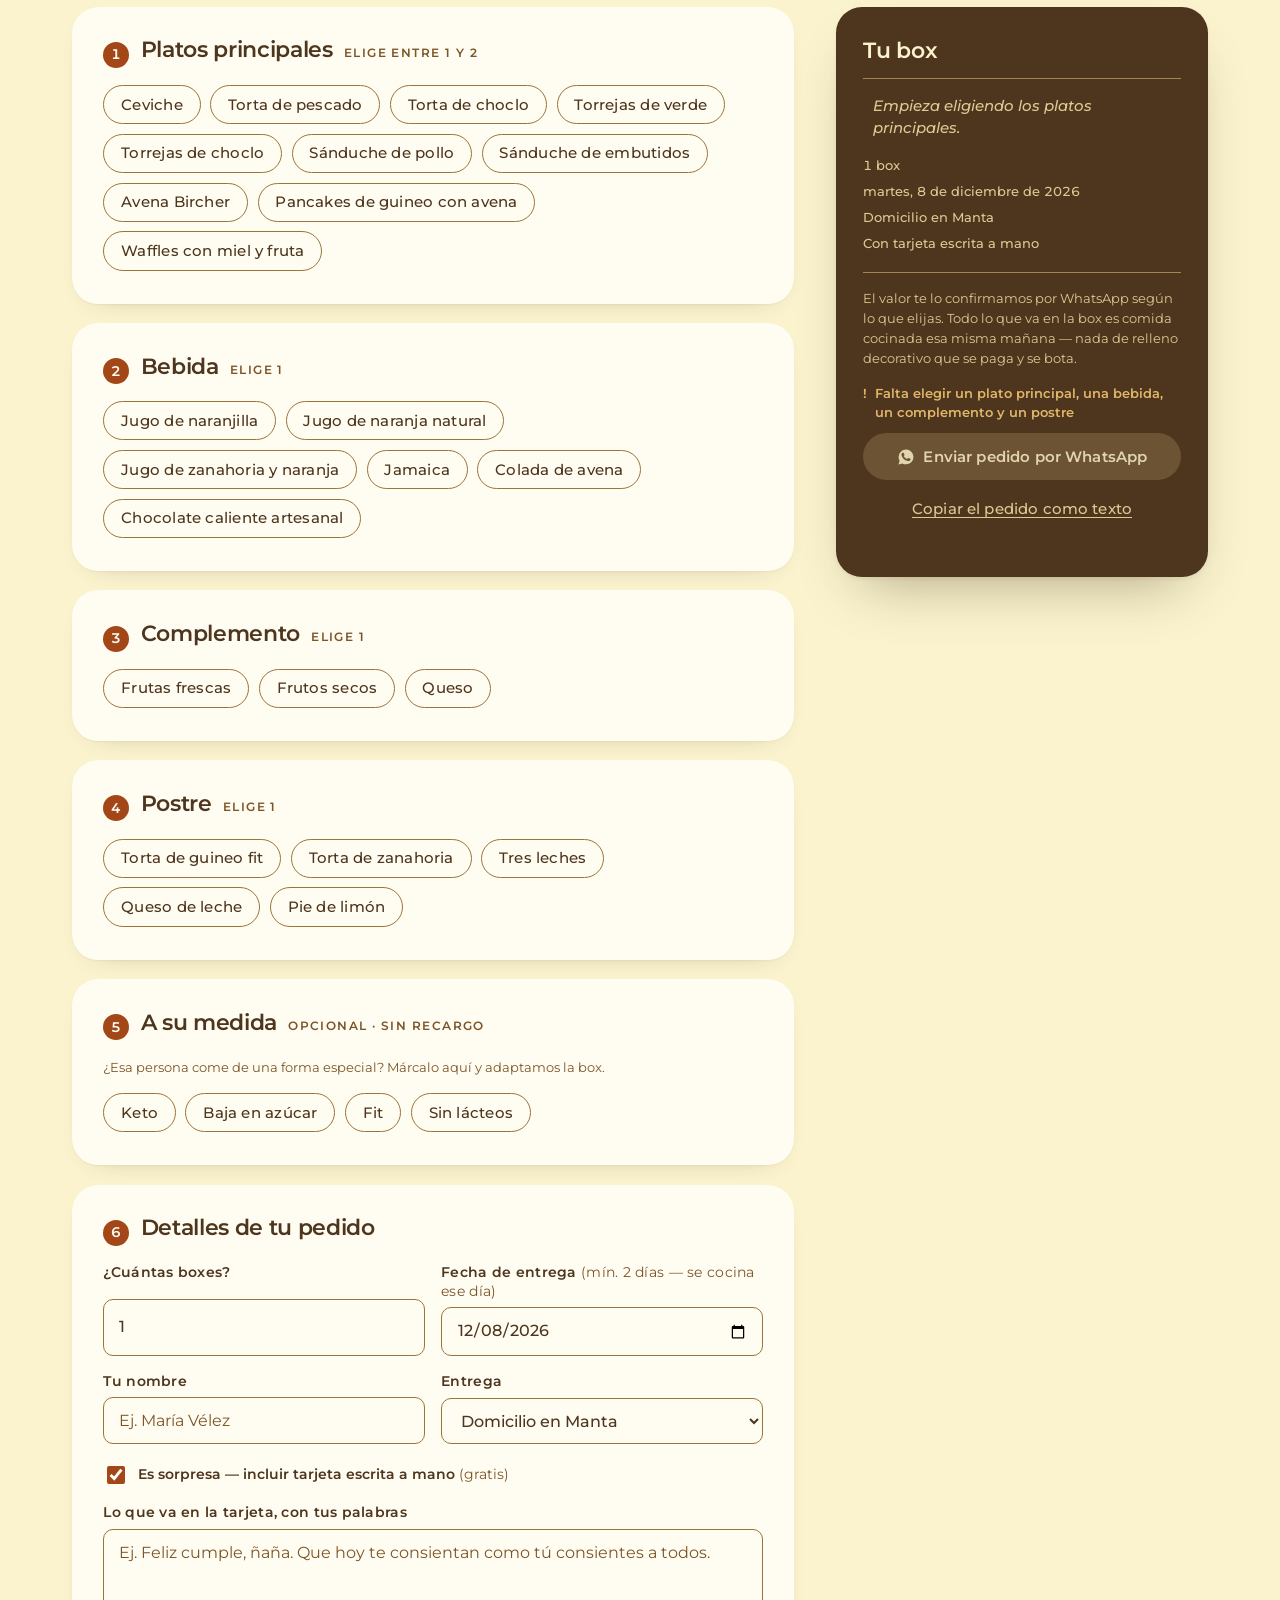
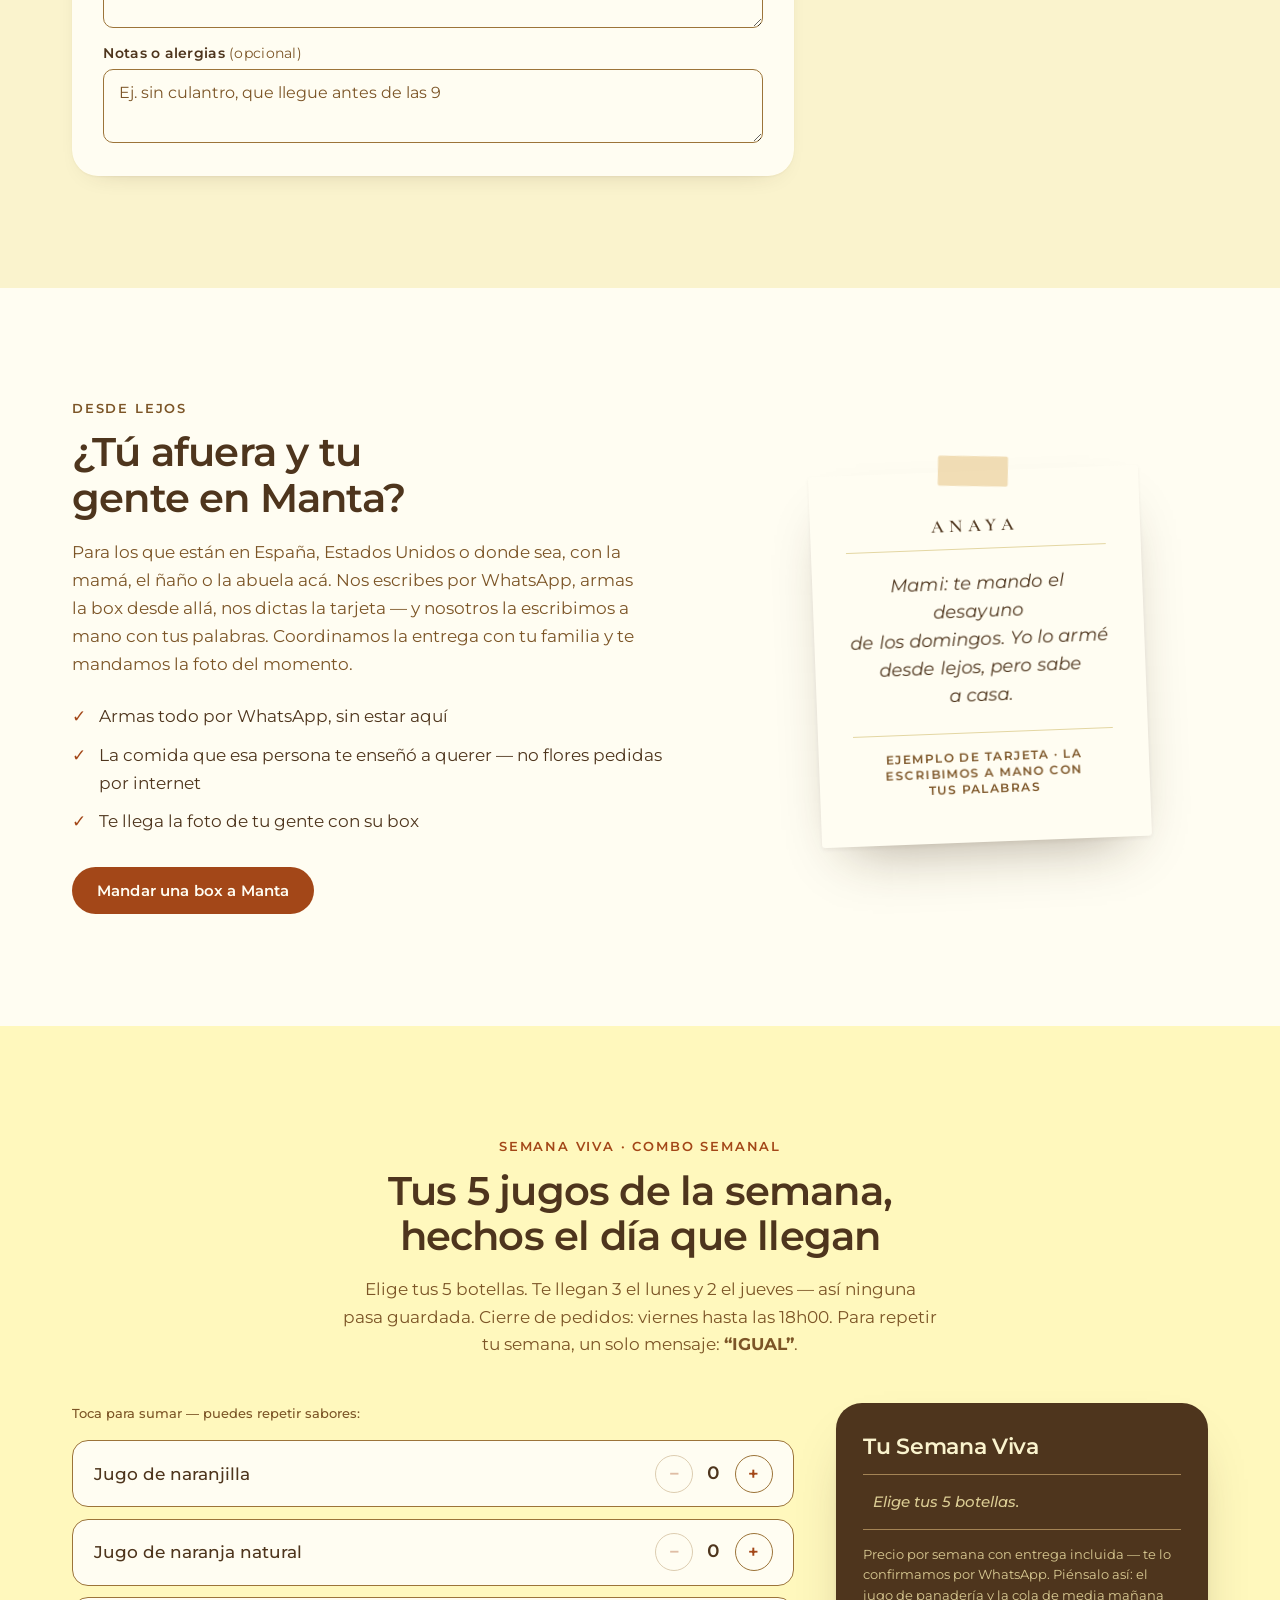
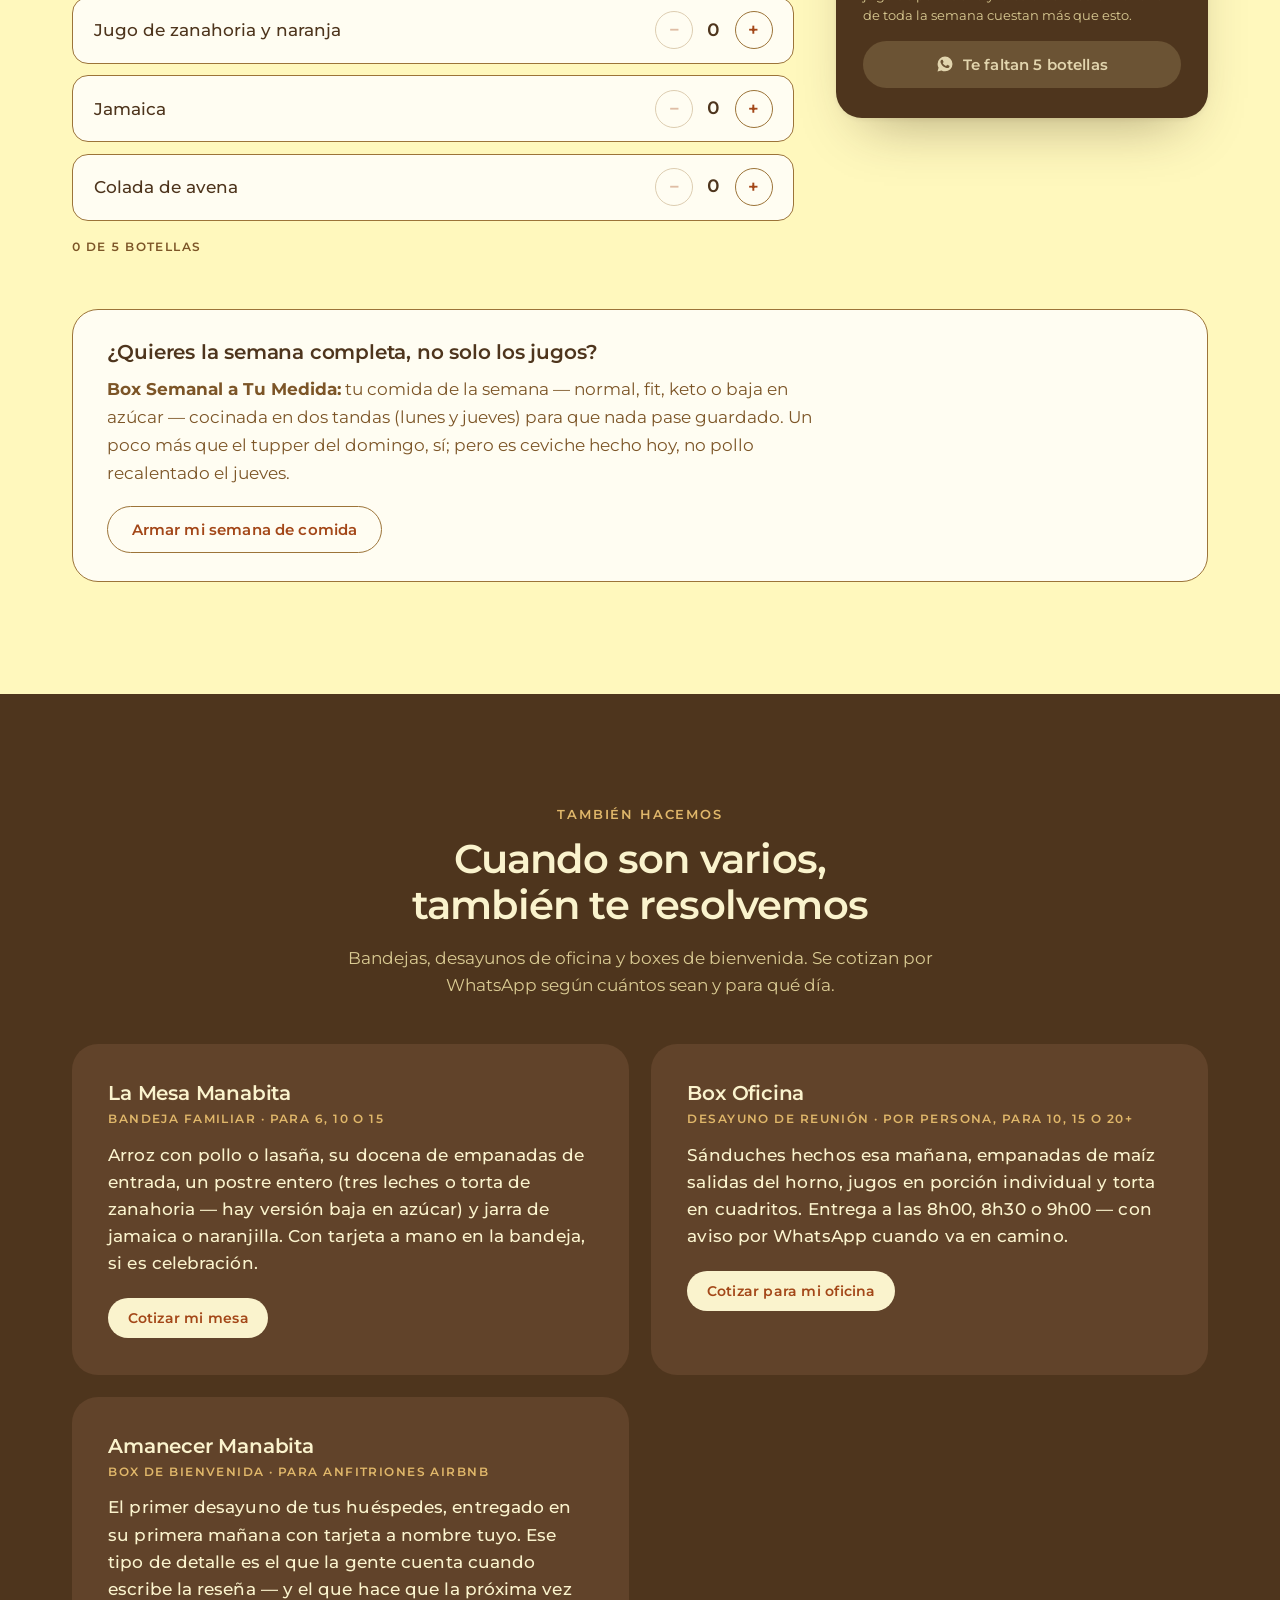
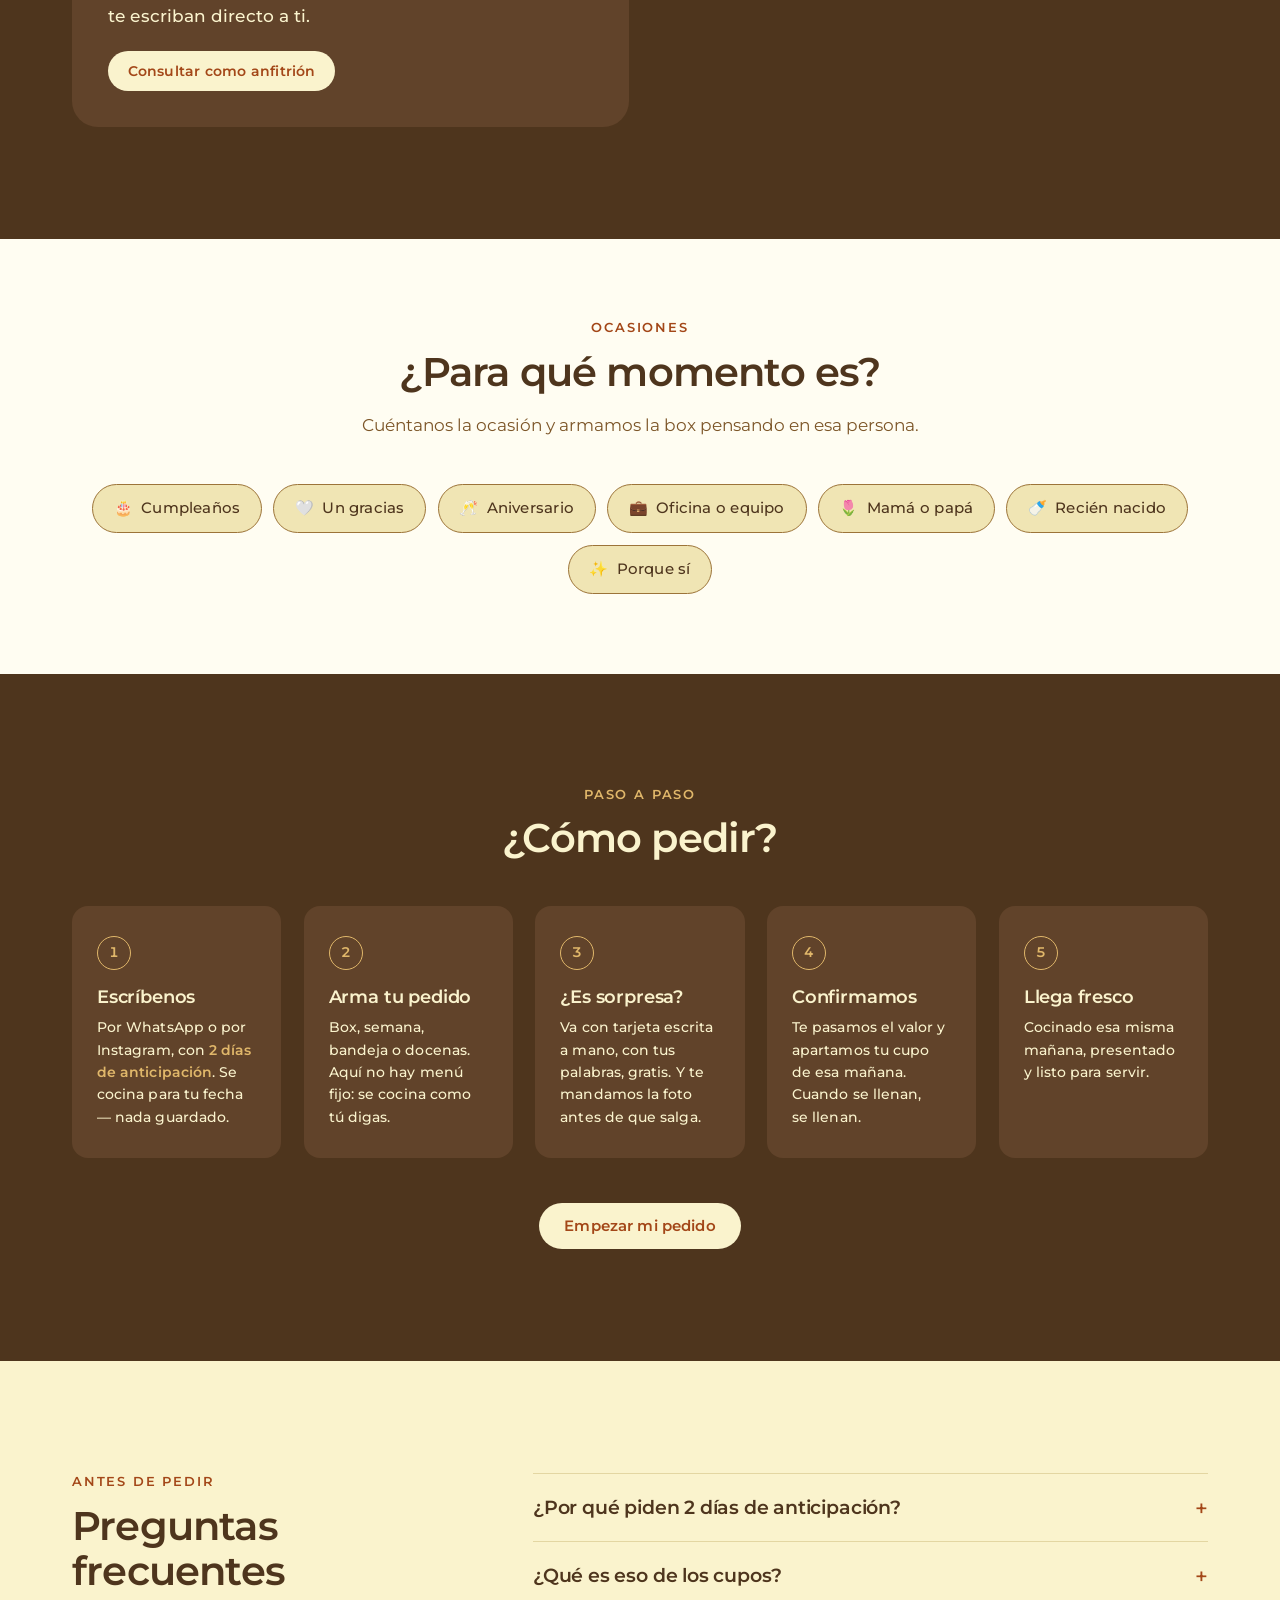
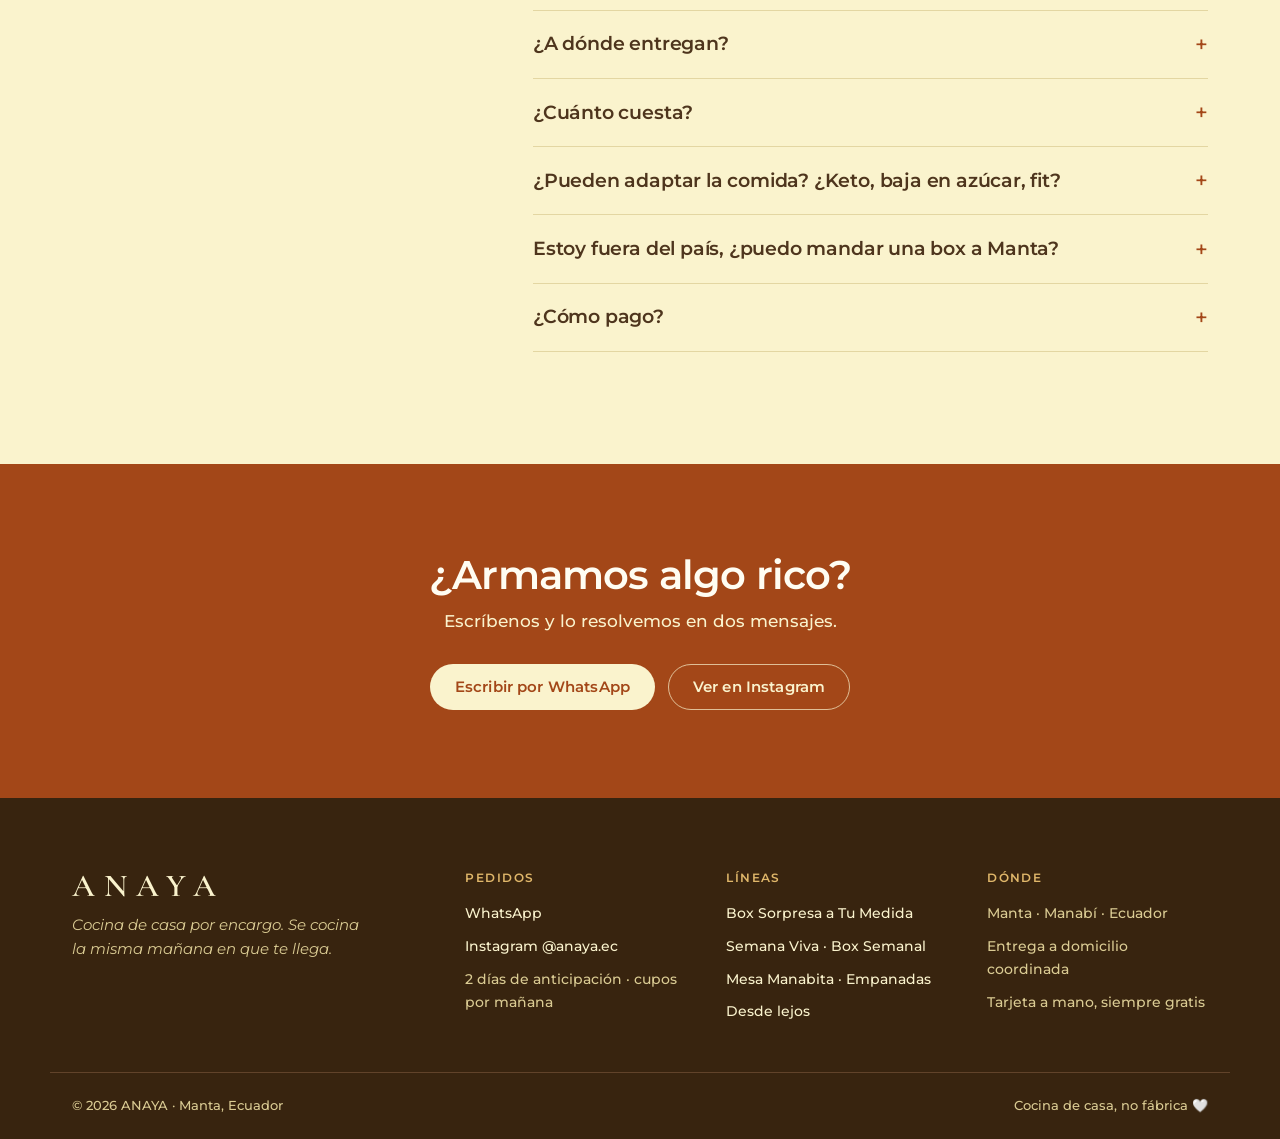
==== commit 9d0c54a5: "fix(español): 128 correcciones de once correctores nativos de Manta El cliente reportó palabras que " ====
--- a/index.html
+++ b/index.html
@@ -26,7 +26,7 @@
 <link rel="preconnect" href="https://fonts.googleapis.com" />
 <link rel="preconnect" href="https://fonts.gstatic.com" crossorigin />
 <link rel="stylesheet" href="https://fonts.googleapis.com/css2?family=Cormorant+Garamond:wght@600&family=Montserrat:ital,wght@0,400;0,500;0,600;1,400&display=swap" />
-<link rel="stylesheet" href="assets/styles.css" />
+<link rel="stylesheet" href="assets/styles.css?v=613f66bf" />
 </head>
 
 <body>
@@ -44,7 +44,7 @@
 
     <nav class="nav__links" aria-label="Principal">
       <div class="nav__item nav__item--sub">
-        <button class="nav__toggle" aria-expanded="false" aria-controls="submenu">Para quién es <svg class="nav__chev" viewBox="0 0 12 8" aria-hidden="true"><path d="M1 1.5 6 6.5l5-5" fill="none" stroke="currentColor" stroke-width="1.8" stroke-linecap="round" stroke-linejoin="round"/></svg></button>
+        <button class="nav__toggle" aria-expanded="false" aria-controls="submenu">Para quién es <svg class="nav__chev" width="11" height="7" viewBox="0 0 12 8" aria-hidden="true"><path d="M1 1.5 6 6.5l5-5" fill="none" stroke="currentColor" stroke-width="1.8" stroke-linecap="round" stroke-linejoin="round"/></svg></button>
         <div class="subnav" id="submenu" hidden>
           <div class="subnav__in">
             <div class="subnav__col">
@@ -82,16 +82,16 @@
     </nav>
 
     <a class="btn btn--wa nav__cta" data-wa="Hola ANAYA! Vengo de la página web y quiero hacer un pedido.">
-      <svg class="ico-wa" viewBox="0 0 24 24" aria-hidden="true"><path d="M12.04 2A9.9 9.9 0 0 0 2.1 11.9c0 1.75.46 3.46 1.34 4.97L2 22l5.28-1.38a9.9 9.9 0 0 0 4.76 1.21h.01a9.9 9.9 0 0 0 9.94-9.9A9.9 9.9 0 0 0 12.04 2Zm5.8 14.06c-.25.69-1.45 1.32-2 1.36-.51.04-1.16.06-1.87-.12a16.9 16.9 0 0 1-1.7-.63c-2.99-1.29-4.94-4.3-5.09-4.5-.15-.2-1.22-1.62-1.22-3.1 0-1.47.77-2.2 1.05-2.5.27-.3.6-.37.8-.37h.57c.19 0 .43-.03.67.51.25.6.85 2.07.92 2.22.08.15.13.33.03.53-.1.2-.15.32-.3.5s-.31.39-.44.53c-.15.15-.3.31-.13.6.17.3.76 1.25 1.63 2.03 1.12 1 2.06 1.3 2.36 1.45.3.15.47.13.64-.08.17-.2.73-.85.93-1.15.2-.3.39-.25.66-.15.27.1 1.72.81 2.02.96.3.15.5.22.57.35.07.13.07.74-.18 1.43Z"/></svg>
+      <svg class="ico-wa" width="18" height="18" viewBox="0 0 24 24" aria-hidden="true"><path d="M12.04 2A9.9 9.9 0 0 0 2.1 11.9c0 1.75.46 3.46 1.34 4.97L2 22l5.28-1.38a9.9 9.9 0 0 0 4.76 1.21h.01a9.9 9.9 0 0 0 9.94-9.9A9.9 9.9 0 0 0 12.04 2Zm5.8 14.06c-.25.69-1.45 1.32-2 1.36-.51.04-1.16.06-1.87-.12a16.9 16.9 0 0 1-1.7-.63c-2.99-1.29-4.94-4.3-5.09-4.5-.15-.2-1.22-1.62-1.22-3.1 0-1.47.77-2.2 1.05-2.5.27-.3.6-.37.8-.37h.57c.19 0 .43-.03.67.51.25.6.85 2.07.92 2.22.08.15.13.33.03.53-.1.2-.15.32-.3.5s-.31.39-.44.53c-.15.15-.3.31-.13.6.17.3.76 1.25 1.63 2.03 1.12 1 2.06 1.3 2.36 1.45.3.15.47.13.64-.08.17-.2.73-.85.93-1.15.2-.3.39-.25.66-.15.27.1 1.72.81 2.02.96.3.15.5.22.57.35.07.13.07.74-.18 1.43Z"/></svg>
       Pedir por WhatsApp
     </a>
 
     <button class="burger" aria-expanded="false" aria-controls="mnav" aria-label="Abrir menú"><span></span><span></span><span></span></button>
   </div>
-  <nav class="mnav" id="mnav" aria-label="Menú móvil" hidden>
+  <nav class="mnav" id="mnav" aria-label="Menú del celular" hidden>
     <button class="mnav__acc" id="mnavAcc" aria-expanded="false" aria-controls="mnavPanel">
       <span>Para quién es</span>
-      <svg class="mnav__chev" viewBox="0 0 12 8" aria-hidden="true"><path d="M1 1.5 6 6.5l5-5" fill="none" stroke="currentColor" stroke-width="1.8" stroke-linecap="round" stroke-linejoin="round"/></svg>
+      <svg class="mnav__chev" width="13" height="9" viewBox="0 0 12 8" aria-hidden="true"><path d="M1 1.5 6 6.5l5-5" fill="none" stroke="currentColor" stroke-width="1.8" stroke-linecap="round" stroke-linejoin="round"/></svg>
     </button>
     <div class="mnav__panel" id="mnavPanel" hidden>
         <p class="mnav__group">Para regalar</p>
@@ -168,7 +168,7 @@
 <section class="strip" aria-label="Por qué ANAYA">
   <div class="wrap strip__in">
     <div><span class="strip__n">01</span><p>Una fábrica te vende lo que ya tiene hecho. Nosotros cocinamos lo que tú quieres decir.</p></div>
-    <div><span class="strip__n">02</span><p>¿Keto? ¿Cuidas el azúcar? ¿Fit? Dinos cómo come esa persona y la caja llega a su medida — sin recargo.</p></div>
+    <div><span class="strip__n">02</span><p>¿Keto? ¿Cuidas el azúcar? ¿Fit? Dinos cómo come esa persona y la box llega a su medida — sin recargo.</p></div>
     <div><span class="strip__n">03</span><p>Pedimos 2 días para cocinarlo fresco ese día, no para sacarlo de una percha. Por eso hay cupos.</p></div>
   </div>
 </section>
@@ -183,7 +183,7 @@
     <div class="cards">
       <article class="card">
         <div class="card__icon" aria-hidden="true">
-          <svg viewBox="0 0 48 48"><rect x="8" y="20" width="32" height="20" rx="2"/><path d="M6 14h36v6H6zM24 14v26"/><path d="M24 14s-2-6-7-6a3.5 3.5 0 0 0 0 7M24 14s2-6 7-6a3.5 3.5 0 0 1 0 7"/></svg>
+          <svg width="48" height="48" viewBox="0 0 48 48"><rect x="8" y="20" width="32" height="20" rx="2"/><path d="M6 14h36v6H6zM24 14v26"/><path d="M24 14s-2-6-7-6a3.5 3.5 0 0 0 0 7M24 14s2-6 7-6a3.5 3.5 0 0 1 0 7"/></svg>
         </div>
         <h3>Box Sorpresa a Tu Medida</h3>
         <p>El regalo que sí dice algo. Tú la armas plato por plato, nosotros la cocinamos esa mañana y llega con tu tarjeta escrita a mano. Antes de salir, te mandamos la foto de cómo quedó.</p>
@@ -192,7 +192,7 @@
 
       <article class="card">
         <div class="card__icon" aria-hidden="true">
-          <svg viewBox="0 0 48 48"><path d="M17 8h14M19 8v6l-7 18a5 5 0 0 0 5 7h14a5 5 0 0 0 5-7l-7-18V8"/><path d="M14 30h20"/></svg>
+          <svg width="48" height="48" viewBox="0 0 48 48"><path d="M17 8h14M19 8v6l-7 18a5 5 0 0 0 5 7h14a5 5 0 0 0 5-7l-7-18V8"/><path d="M14 30h20"/></svg>
         </div>
         <h3>Semana Viva</h3>
         <p>Tus 5 jugos naturales de la semana, hechos la misma mañana en que llegan. Lunes y jueves, para que ninguno pase guardado. Tu semana sin comer triste.</p>
@@ -201,7 +201,7 @@
 
       <article class="card">
         <div class="card__icon" aria-hidden="true">
-          <svg viewBox="0 0 48 48"><path d="M8 26c0-9 7-16 16-16s16 7 16 16"/><path d="M6 26h36a3 3 0 0 1 3 3v1a8 8 0 0 1-8 8H11a8 8 0 0 1-8-8v-1a3 3 0 0 1 3-3Z"/><path d="M14 26c0-5 4-9 10-9s10 4 10 9"/></svg>
+          <svg width="48" height="48" viewBox="0 0 48 48"><path d="M8 26c0-9 7-16 16-16s16 7 16 16"/><path d="M6 26h36a3 3 0 0 1 3 3v1a8 8 0 0 1-8 8H11a8 8 0 0 1-8-8v-1a3 3 0 0 1 3-3Z"/><path d="M14 26c0-5 4-9 10-9s10 4 10 9"/></svg>
         </div>
         <h3>Empanadas por docena</h3>
         <p>De verde con queso, carne o pollo, y de maíz con queso. Horneadas esa misma mañana. Lo más fácil de pedir y lo primero que se acaba en cualquier reunión.</p>
@@ -223,7 +223,7 @@
       <div class="casos__col" id="casos-regalar">
         <h3>Para regalar</h3>
         <ul class="casos__list">
-          <li><a href="para/regalo-sorpresa/"><strong>Quiero sorprender a mi pareja o a mi mejor amiga</strong><span>Tu bestie no es de plantilla. Su regalo tampoco.</span></a></li>
+          <li><a href="para/regalo-sorpresa/"><strong>Quiero sorprender a mi pareja o a mi mejor amiga</strong><span>Tu mejor amiga no es como todas. Su regalo tampoco.</span></a></li>
           <li><a href="para/desde-el-exterior/"><strong>Vivo fuera del país y mi familia está en Manta</strong><span>Estás lejos y quieres que sientan que estás</span></a></li>
           <li><a href="para/regalos-para-tu-equipo/"><strong>Quiero regalarle a mi equipo o a mis clientes</strong><span>Tu gente merece más que la canasta de siempre</span></a></li>
         </ul>
@@ -309,7 +309,7 @@
             <span class="grp__title">A su medida</span>
             <span class="grp__hint">Opcional · sin recargo</span>
           </legend>
-          <p class="grp__note">¿Esa persona come de una forma especial? Márcalo aquí y adaptamos la caja.</p>
+          <p class="grp__note">¿Esa persona come de una forma especial? Márcalo aquí y adaptamos la box.</p>
           <div class="opts" data-opts="medida"></div>
         </fieldset>
 
@@ -339,8 +339,8 @@
               <span>Entrega</span>
               <select id="fDelivery">
                 <option value="Domicilio en Manta">Domicilio en Manta</option>
-                <option value="Retiro coordinado">Retiro coordinado</option>
-                <option value="Aún por definir">Aún por definir</option>
+                <option value="Lo retiro yo">Lo retiro yo</option>
+                <option value="Todavía no sé">Todavía no sé</option>
               </select>
             </label>
           </div>
@@ -380,7 +380,7 @@
           <p class="summary__missing" id="missingMsg"></p>
 
           <button type="button" class="btn btn--wa btn--block" id="sendBtn" disabled>
-            <svg class="ico-wa" viewBox="0 0 24 24" aria-hidden="true"><path d="M12.04 2A9.9 9.9 0 0 0 2.1 11.9c0 1.75.46 3.46 1.34 4.97L2 22l5.28-1.38a9.9 9.9 0 0 0 4.76 1.21h.01a9.9 9.9 0 0 0 9.94-9.9A9.9 9.9 0 0 0 12.04 2Zm5.8 14.06c-.25.69-1.45 1.32-2 1.36-.51.04-1.16.06-1.87-.12a16.9 16.9 0 0 1-1.7-.63c-2.99-1.29-4.94-4.3-5.09-4.5-.15-.2-1.22-1.62-1.22-3.1 0-1.47.77-2.2 1.05-2.5.27-.3.6-.37.8-.37h.57c.19 0 .43-.03.67.51.25.6.85 2.07.92 2.22.08.15.13.33.03.53-.1.2-.15.32-.3.5s-.31.39-.44.53c-.15.15-.3.31-.13.6.17.3.76 1.25 1.63 2.03 1.12 1 2.06 1.3 2.36 1.45.3.15.47.13.64-.08.17-.2.73-.85.93-1.15.2-.3.39-.25.66-.15.27.1 1.72.81 2.02.96.3.15.5.22.57.35.07.13.07.74-.18 1.43Z"/></svg>
+            <svg class="ico-wa" width="18" height="18" viewBox="0 0 24 24" aria-hidden="true"><path d="M12.04 2A9.9 9.9 0 0 0 2.1 11.9c0 1.75.46 3.46 1.34 4.97L2 22l5.28-1.38a9.9 9.9 0 0 0 4.76 1.21h.01a9.9 9.9 0 0 0 9.94-9.9A9.9 9.9 0 0 0 12.04 2Zm5.8 14.06c-.25.69-1.45 1.32-2 1.36-.51.04-1.16.06-1.87-.12a16.9 16.9 0 0 1-1.7-.63c-2.99-1.29-4.94-4.3-5.09-4.5-.15-.2-1.22-1.62-1.22-3.1 0-1.47.77-2.2 1.05-2.5.27-.3.6-.37.8-.37h.57c.19 0 .43-.03.67.51.25.6.85 2.07.92 2.22.08.15.13.33.03.53-.1.2-.15.32-.3.5s-.31.39-.44.53c-.15.15-.3.31-.13.6.17.3.76 1.25 1.63 2.03 1.12 1 2.06 1.3 2.36 1.45.3.15.47.13.64-.08.17-.2.73-.85.93-1.15.2-.3.39-.25.66-.15.27.1 1.72.81 2.02.96.3.15.5.22.57.35.07.13.07.74-.18 1.43Z"/></svg>
             <span id="sendLabel">Enviar pedido por WhatsApp</span>
           </button>
 
@@ -412,7 +412,7 @@
       </p>
       <ul class="ticks">
         <li>Armas todo por WhatsApp, sin estar aquí</li>
-        <li>La comida que esa persona te enseñó a querer — no flores de app</li>
+        <li>La comida que esa persona te enseñó a querer — no flores pedidas por internet</li>
         <li>Te llega la foto de tu gente con su box</li>
       </ul>
       <a class="btn btn--solid" data-wa="Hola ANAYA! Estoy fuera del país y quiero mandar una box a alguien en Manta. ¿Me ayudan a armarla?">Mandar una box a Manta</a>
@@ -459,7 +459,7 @@
             mañana de toda la semana cuestan más que esto.
           </p>
           <button type="button" class="btn btn--wa btn--block" id="juiceSend" disabled>
-            <svg class="ico-wa" viewBox="0 0 24 24" aria-hidden="true"><path d="M12.04 2A9.9 9.9 0 0 0 2.1 11.9c0 1.75.46 3.46 1.34 4.97L2 22l5.28-1.38a9.9 9.9 0 0 0 4.76 1.21h.01a9.9 9.9 0 0 0 9.94-9.9A9.9 9.9 0 0 0 12.04 2Zm5.8 14.06c-.25.69-1.45 1.32-2 1.36-.51.04-1.16.06-1.87-.12a16.9 16.9 0 0 1-1.7-.63c-2.99-1.29-4.94-4.3-5.09-4.5-.15-.2-1.22-1.62-1.22-3.1 0-1.47.77-2.2 1.05-2.5.27-.3.6-.37.8-.37h.57c.19 0 .43-.03.67.51.25.6.85 2.07.92 2.22.08.15.13.33.03.53-.1.2-.15.32-.3.5s-.31.39-.44.53c-.15.15-.3.31-.13.6.17.3.76 1.25 1.63 2.03 1.12 1 2.06 1.3 2.36 1.45.3.15.47.13.64-.08.17-.2.73-.85.93-1.15.2-.3.39-.25.66-.15.27.1 1.72.81 2.02.96.3.15.5.22.57.35.07.13.07.74-.18 1.43Z"/></svg>
+            <svg class="ico-wa" width="18" height="18" viewBox="0 0 24 24" aria-hidden="true"><path d="M12.04 2A9.9 9.9 0 0 0 2.1 11.9c0 1.75.46 3.46 1.34 4.97L2 22l5.28-1.38a9.9 9.9 0 0 0 4.76 1.21h.01a9.9 9.9 0 0 0 9.94-9.9A9.9 9.9 0 0 0 12.04 2Zm5.8 14.06c-.25.69-1.45 1.32-2 1.36-.51.04-1.16.06-1.87-.12a16.9 16.9 0 0 1-1.7-.63c-2.99-1.29-4.94-4.3-5.09-4.5-.15-.2-1.22-1.62-1.22-3.1 0-1.47.77-2.2 1.05-2.5.27-.3.6-.37.8-.37h.57c.19 0 .43-.03.67.51.25.6.85 2.07.92 2.22.08.15.13.33.03.53-.1.2-.15.32-.3.5s-.31.39-.44.53c-.15.15-.3.31-.13.6.17.3.76 1.25 1.63 2.03 1.12 1 2.06 1.3 2.36 1.45.3.15.47.13.64-.08.17-.2.73-.85.93-1.15.2-.3.39-.25.66-.15.27.1 1.72.81 2.02.96.3.15.5.22.57.35.07.13.07.74-.18 1.43Z"/></svg>
             <span id="juiceLabel">Pedir mi semana</span>
           </button>
         </div>
@@ -536,7 +536,7 @@
     </header>
 
     <ol class="steps">
-      <li><span class="steps__n">1</span><h3>Escríbenos</h3><p>Por WhatsApp o DM, con <strong>2 días de anticipación</strong>. Se cocina para tu fecha — nada guardado.</p></li>
+      <li><span class="steps__n">1</span><h3>Escríbenos</h3><p>Por WhatsApp o por Instagram, con <strong>2 días de anticipación</strong>. Se cocina para tu fecha — nada guardado.</p></li>
       <li><span class="steps__n">2</span><h3>Arma tu pedido</h3><p>Box, semana, bandeja o docenas. Aquí no hay menú fijo: se cocina como tú digas.</p></li>
       <li><span class="steps__n">3</span><h3>¿Es sorpresa?</h3><p>Va con tarjeta escrita a mano, con tus palabras, gratis. Y te mandamos la foto antes de que salga.</p></li>
       <li><span class="steps__n">4</span><h3>Confirmamos</h3><p>Te pasamos el valor y apartamos tu cupo de esa mañana. Cuando se llenan, se llenan.</p></li>
@@ -576,7 +576,7 @@
       </details>
       <details>
         <summary>¿Pueden adaptar la comida? ¿Keto, baja en azúcar, fit?</summary>
-        <p>Sí — ese es el punto de ANAYA. Dinos cómo come esa persona y adaptamos la caja sin recargo: keto, baja en azúcar, fit o lo que nos cuentes. Cocinar a tu medida es nuestro trabajo, no un extra. <em>(Ojo: adaptamos recetas; no somos un servicio médico ni de nutrición.)</em></p>
+        <p>Sí — ese es el punto de ANAYA. Dinos cómo come esa persona y adaptamos la box sin recargo: keto, baja en azúcar, fit o lo que nos cuentes. Cocinar a tu medida es nuestro trabajo, no un extra. <em>(Ojo: adaptamos recetas; no somos un servicio médico ni de nutrición.)</em></p>
       </details>
       <details>
         <summary>Estoy fuera del país, ¿puedo mandar una box a Manta?</summary>
@@ -647,10 +647,10 @@
 </footer>
 
 <a class="fab" data-wa="Hola ANAYA! Quiero hacer un pedido." aria-label="Escribir por WhatsApp">
-  <svg viewBox="0 0 24 24" aria-hidden="true"><path d="M12.04 2A9.9 9.9 0 0 0 2.1 11.9c0 1.75.46 3.46 1.34 4.97L2 22l5.28-1.38a9.9 9.9 0 0 0 4.76 1.21h.01a9.9 9.9 0 0 0 9.94-9.9A9.9 9.9 0 0 0 12.04 2Zm5.8 14.06c-.25.69-1.45 1.32-2 1.36-.51.04-1.16.06-1.87-.12a16.9 16.9 0 0 1-1.7-.63c-2.99-1.29-4.94-4.3-5.09-4.5-.15-.2-1.22-1.62-1.22-3.1 0-1.47.77-2.2 1.05-2.5.27-.3.6-.37.8-.37h.57c.19 0 .43-.03.67.51.25.6.85 2.07.92 2.22.08.15.13.33.03.53-.1.2-.15.32-.3.5s-.31.39-.44.53c-.15.15-.3.31-.13.6.17.3.76 1.25 1.63 2.03 1.12 1 2.06 1.3 2.36 1.45.3.15.47.13.64-.08.17-.2.73-.85.93-1.15.2-.3.39-.25.66-.15.27.1 1.72.81 2.02.96.3.15.5.22.57.35.07.13.07.74-.18 1.43Z"/></svg>
+  <svg width="29" height="29" viewBox="0 0 24 24" aria-hidden="true"><path d="M12.04 2A9.9 9.9 0 0 0 2.1 11.9c0 1.75.46 3.46 1.34 4.97L2 22l5.28-1.38a9.9 9.9 0 0 0 4.76 1.21h.01a9.9 9.9 0 0 0 9.94-9.9A9.9 9.9 0 0 0 12.04 2Zm5.8 14.06c-.25.69-1.45 1.32-2 1.36-.51.04-1.16.06-1.87-.12a16.9 16.9 0 0 1-1.7-.63c-2.99-1.29-4.94-4.3-5.09-4.5-.15-.2-1.22-1.62-1.22-3.1 0-1.47.77-2.2 1.05-2.5.27-.3.6-.37.8-.37h.57c.19 0 .43-.03.67.51.25.6.85 2.07.92 2.22.08.15.13.33.03.53-.1.2-.15.32-.3.5s-.31.39-.44.53c-.15.15-.3.31-.13.6.17.3.76 1.25 1.63 2.03 1.12 1 2.06 1.3 2.36 1.45.3.15.47.13.64-.08.17-.2.73-.85.93-1.15.2-.3.39-.25.66-.15.27.1 1.72.81 2.02.96.3.15.5.22.57.35.07.13.07.74-.18 1.43Z"/></svg>
 </a>
 
-<script src="assets/nav.js"></script>
-<script src="assets/app.js"></script>
+<script src="assets/nav.js?v=613f66bf"></script>
+<script src="assets/app.js?v=613f66bf"></script>
 </body>
 </html>
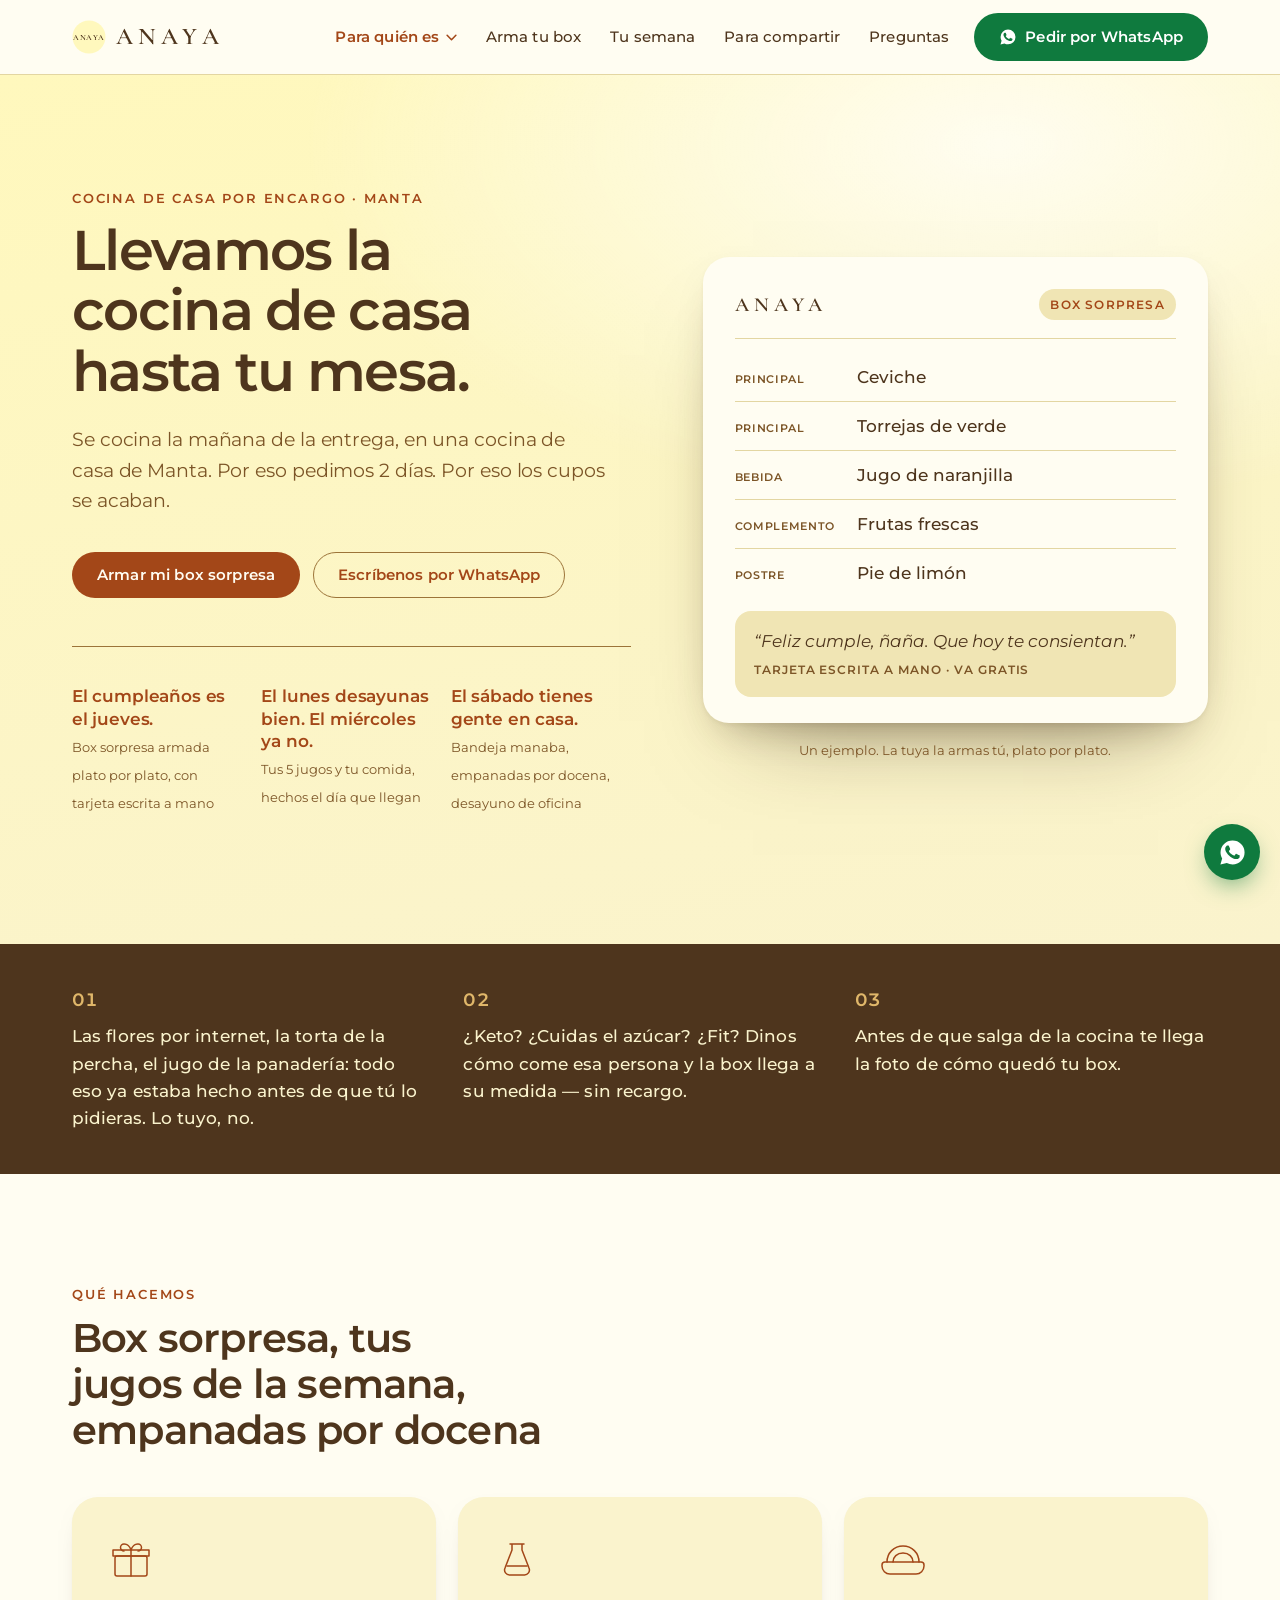
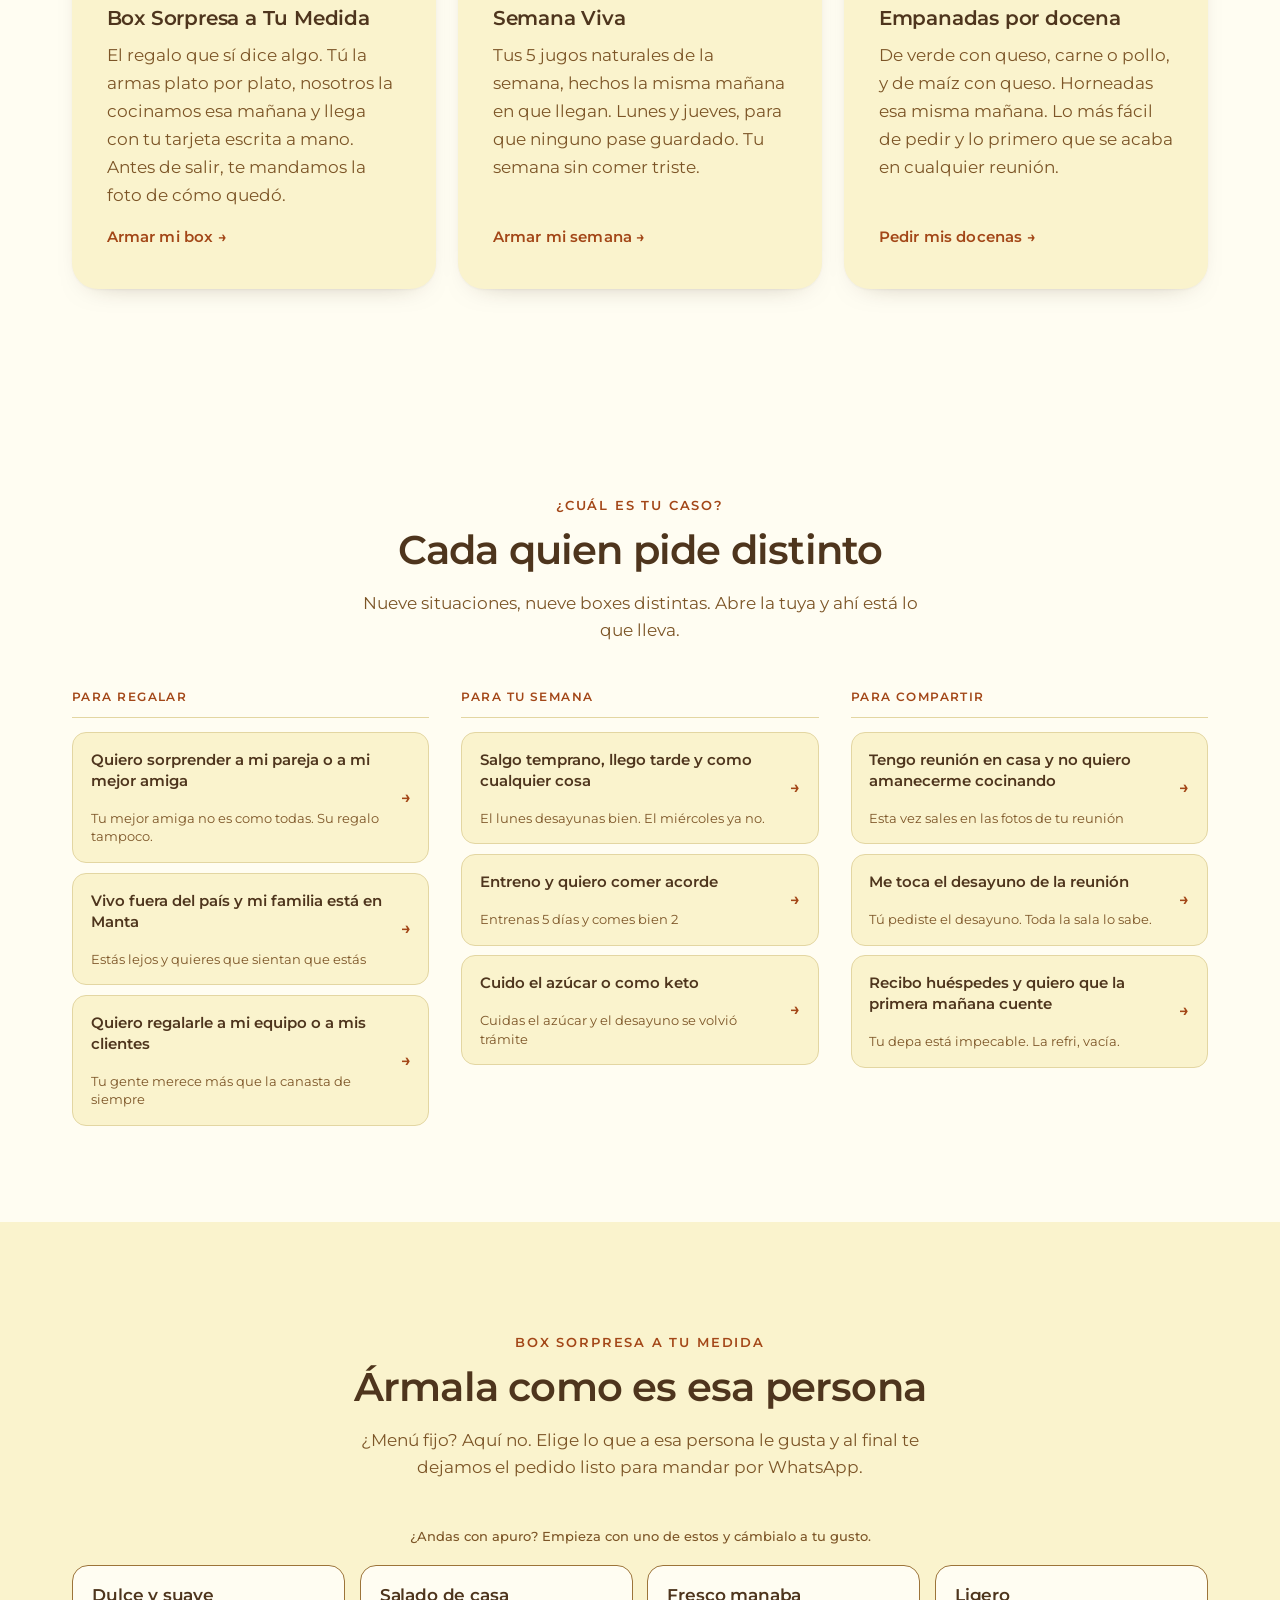
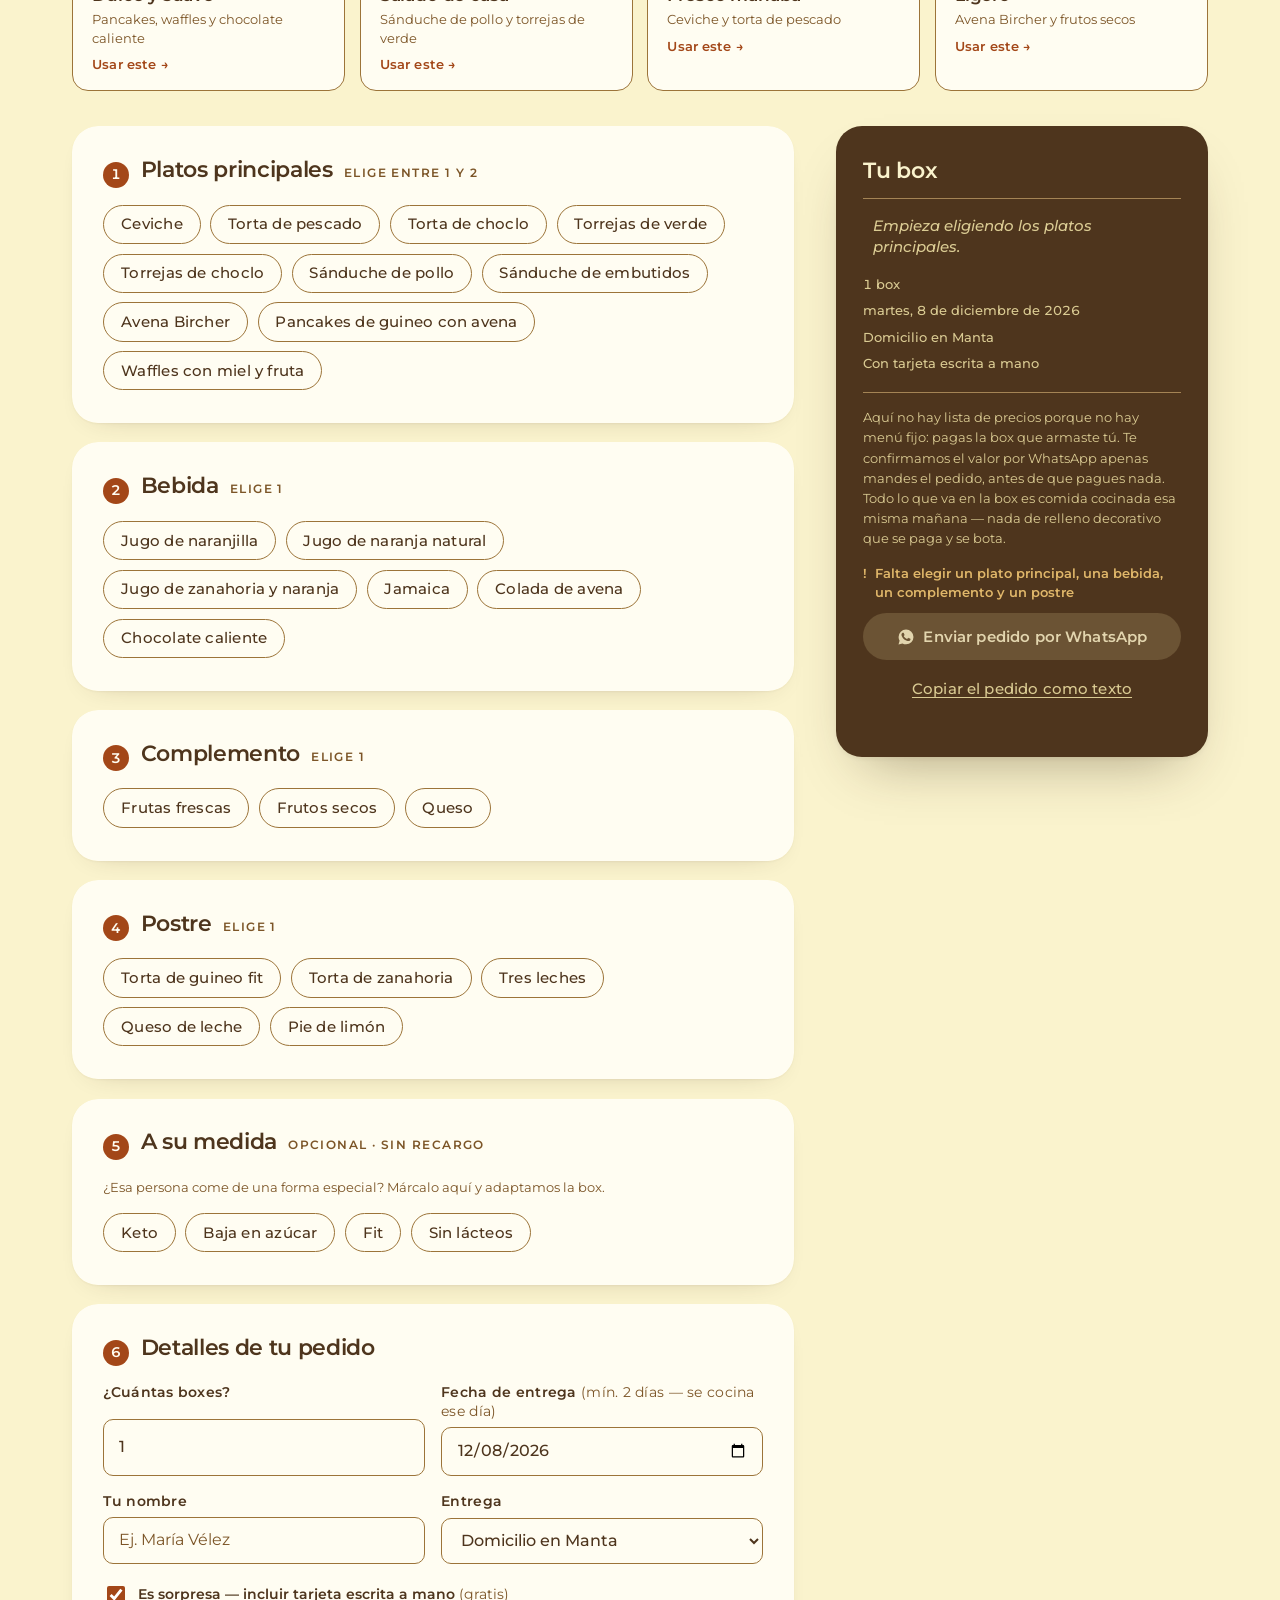
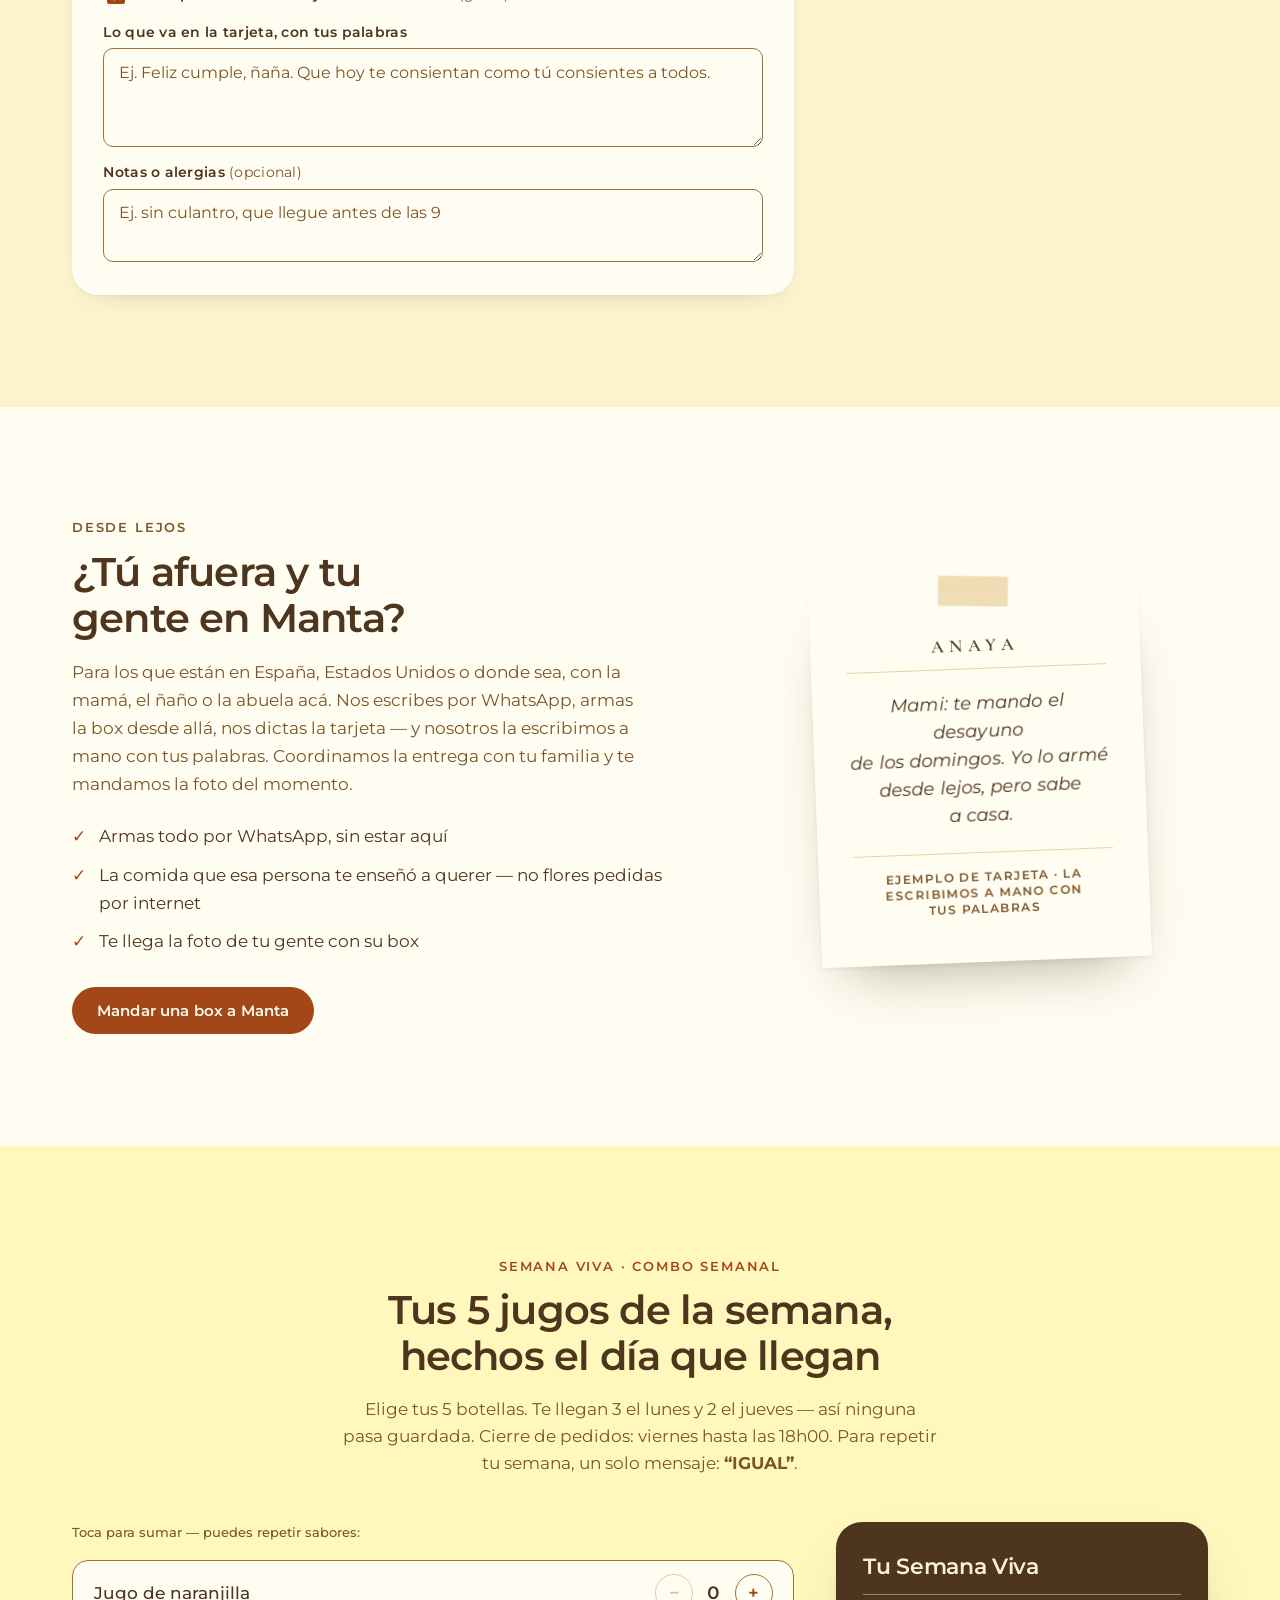
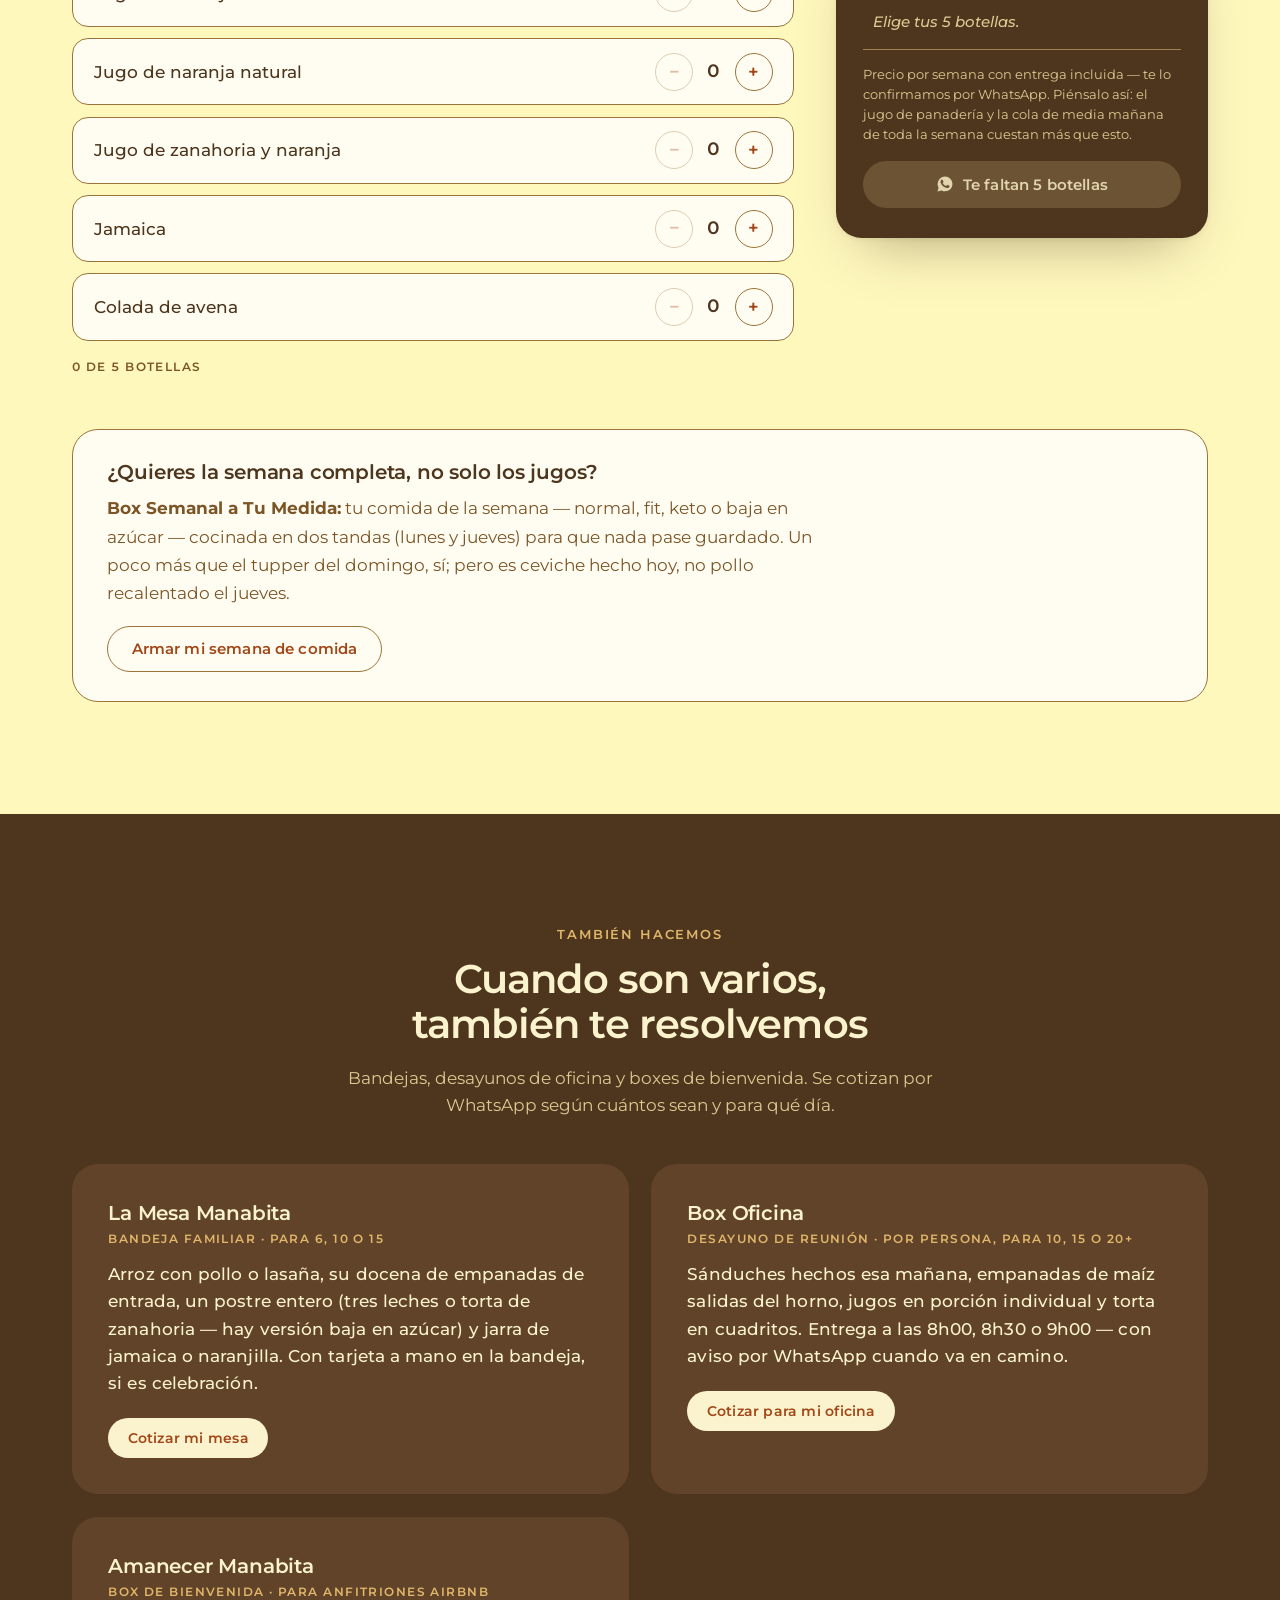
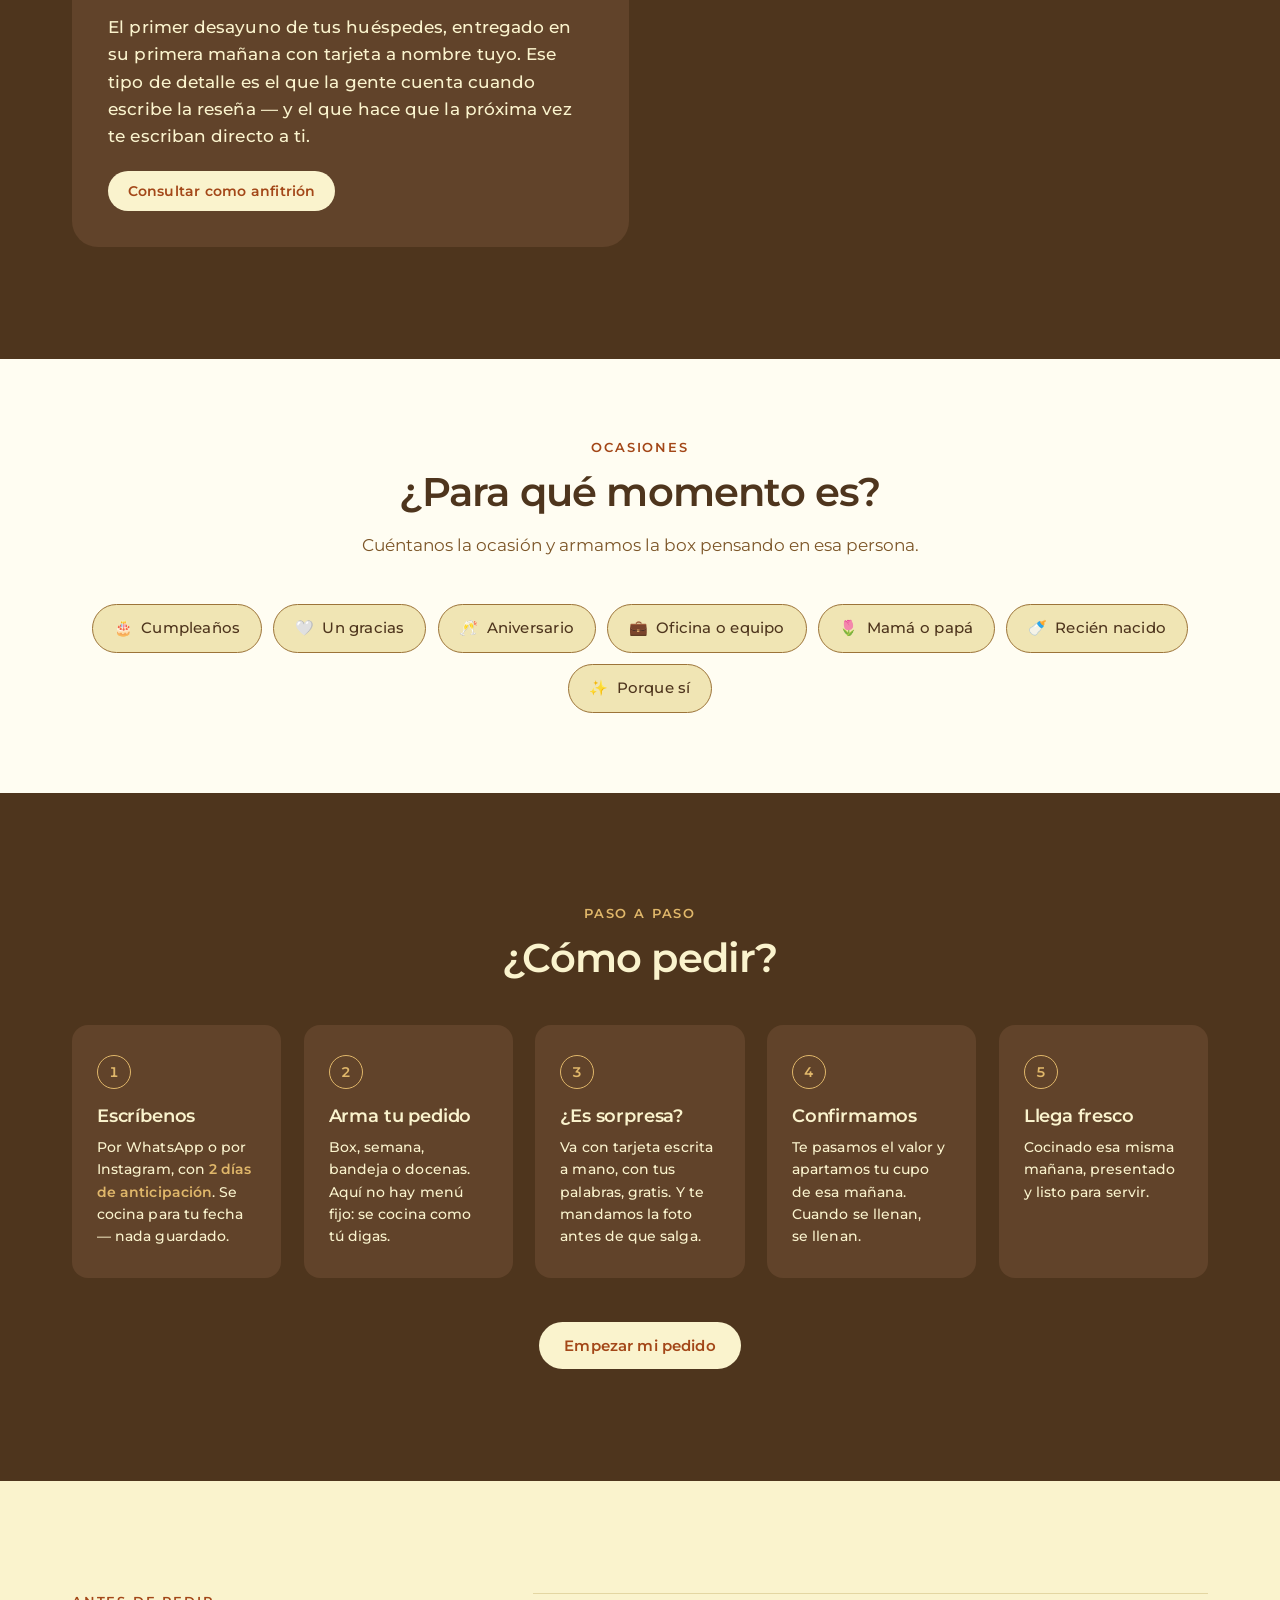
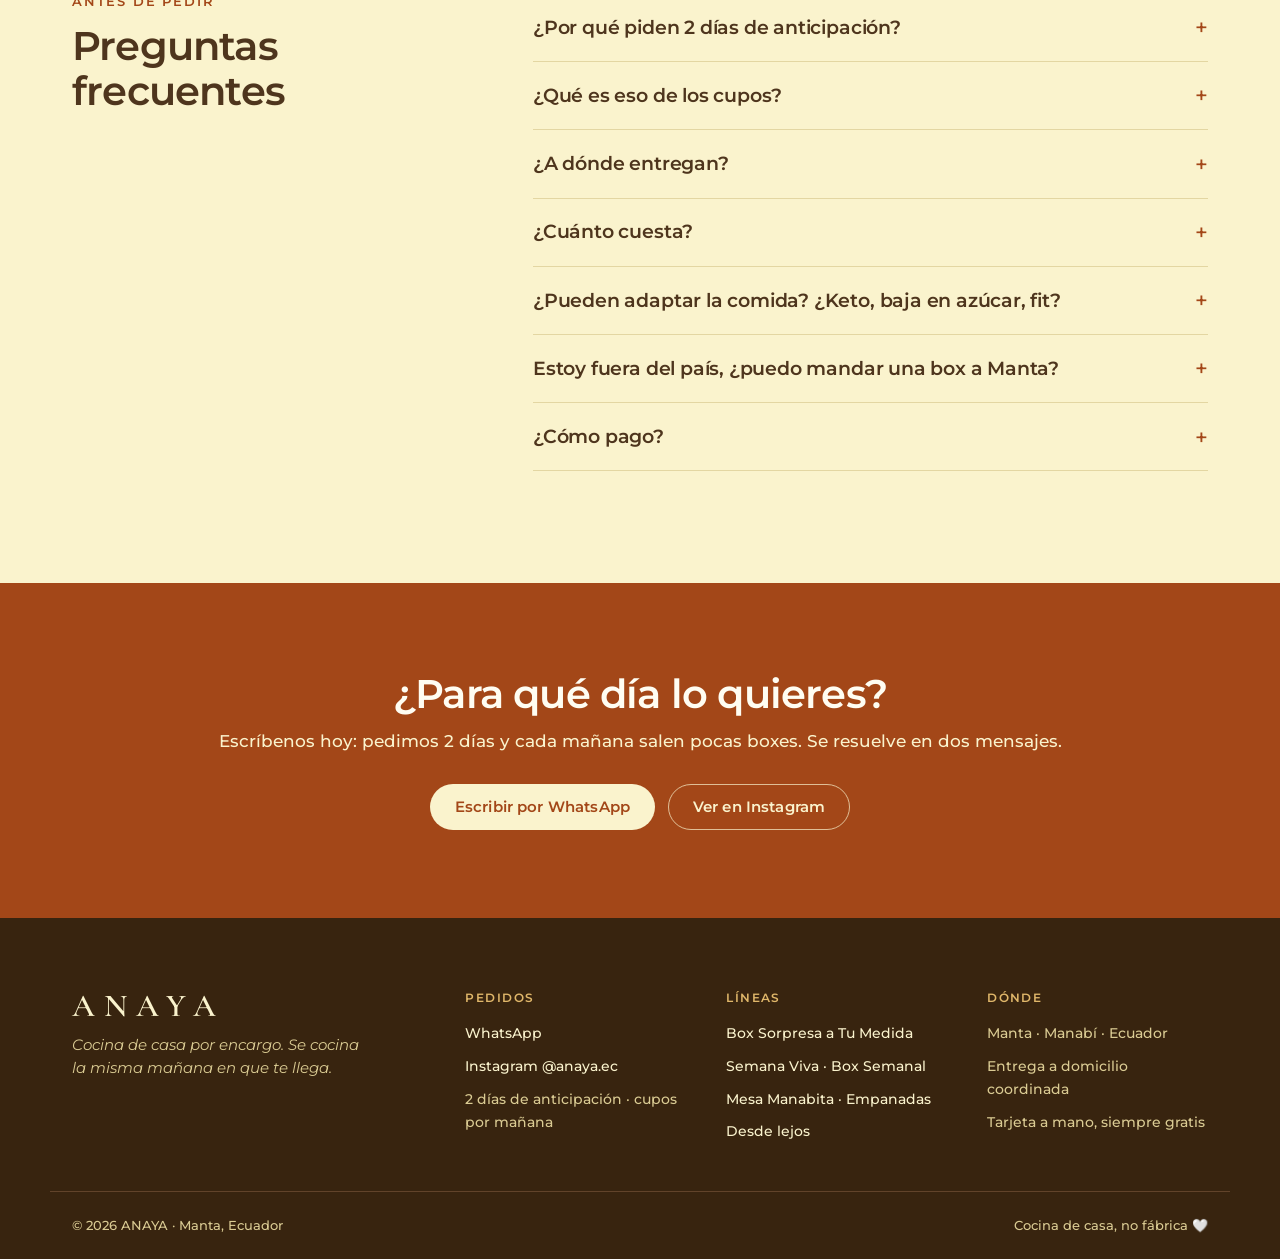
==== commit 72050a93: "copy(schwartz): reescritura persuasiva de las 10 páginas Un crítico puntuó cada página contra los oc" ====
--- a/index.html
+++ b/index.html
@@ -4,7 +4,7 @@
 <meta charset="utf-8" />
 <meta name="viewport" content="width=device-width, initial-scale=1, viewport-fit=cover" />
 <title>ANAYA · Cocina de casa por encargo | Desayuno sorpresa en Manta</title>
-<meta name="description" content="Cocina de casa por encargo en Manta. Para sorprender a alguien, resolver tu semana o recibir gente: box sorpresa con tarjeta escrita a mano, semana de jugos naturales, bandejas manabas y empanadas por docena. Todo se cocina la misma mañana en que llega." />
+<meta name="description" content="Nada de lo que te llega estaba hecho ayer. Cocina de casa por encargo en Manta: box sorpresa con tarjeta escrita a mano, jugos de la semana, bandejas manabas y empanadas por docena. Se cocina la mañana de la entrega. Pedidos con 2 días." />
 <meta name="theme-color" content="#4E351D" />
 <link rel="canonical" href="https://zeus-manuel.github.io/anaya/" />
 
@@ -26,7 +26,7 @@
 <link rel="preconnect" href="https://fonts.googleapis.com" />
 <link rel="preconnect" href="https://fonts.gstatic.com" crossorigin />
 <link rel="stylesheet" href="https://fonts.googleapis.com/css2?family=Cormorant+Garamond:wght@600&family=Montserrat:ital,wght@0,400;0,500;0,600;1,400&display=swap" />
-<link rel="stylesheet" href="assets/styles.css?v=613f66bf" />
+<link rel="stylesheet" href="assets/styles.css?v=a7b9d574" />
 </head>
 
 <body>
@@ -125,19 +125,17 @@
       <p class="eyebrow">Cocina de casa por encargo · Manta</p>
       <h1>Llevamos la cocina de casa hasta tu mesa.</h1>
       <p class="lead">
-        Cocina de casa por encargo en Manta: todo se cocina la misma mañana en
-        que te llega y se cocina como come la persona que se lo va a comer.
-        Para sorprender a alguien, para resolver tu semana, o para recibir
-        gente como se debe.
+        Se cocina la mañana de la entrega, en una cocina de casa de Manta.
+        Por eso pedimos 2 días. Por eso los cupos se acaban.
       </p>
       <div class="hero__cta">
         <a class="btn btn--solid" href="#sorpresa">Armar mi box sorpresa</a>
         <a class="btn btn--ghost" data-wa="Hola ANAYA! Quiero consultar por una box sorpresa.">Escríbenos por WhatsApp</a>
       </div>
       <ul class="hero__jobs">
-        <li><a href="#casos-regalar"><strong>Para regalar</strong><span>Box sorpresa con tarjeta escrita a mano</span></a></li>
-        <li><a href="#casos-semana"><strong>Para tu semana</strong><span>Jugos y comida hecha a tu medida</span></a></li>
-        <li><a href="#casos-compartir"><strong>Para compartir</strong><span>Bandejas, docenas y oficina</span></a></li>
+        <li><a href="#casos-regalar"><strong>El cumpleaños es el jueves.</strong><span>Box sorpresa armada plato por plato, con tarjeta escrita a mano</span></a></li>
+        <li><a href="#casos-semana"><strong>El lunes desayunas bien. El miércoles ya no.</strong><span>Tus 5 jugos y tu comida, hechos el día que llegan</span></a></li>
+        <li><a href="#casos-compartir"><strong>El sábado tienes gente en casa.</strong><span>Bandeja manaba, empanadas por docena, desayuno de oficina</span></a></li>
       </ul>
     </div>
 
@@ -167,9 +165,9 @@
 <!-- ══════════════ STRIP: EL MECANISMO ══════════════ -->
 <section class="strip" aria-label="Por qué ANAYA">
   <div class="wrap strip__in">
-    <div><span class="strip__n">01</span><p>Una fábrica te vende lo que ya tiene hecho. Nosotros cocinamos lo que tú quieres decir.</p></div>
+    <div><span class="strip__n">01</span><p>Las flores por internet, la torta de la percha, el jugo de la panadería: todo eso ya estaba hecho antes de que tú lo pidieras. Lo tuyo, no.</p></div>
     <div><span class="strip__n">02</span><p>¿Keto? ¿Cuidas el azúcar? ¿Fit? Dinos cómo come esa persona y la box llega a su medida — sin recargo.</p></div>
-    <div><span class="strip__n">03</span><p>Pedimos 2 días para cocinarlo fresco ese día, no para sacarlo de una percha. Por eso hay cupos.</p></div>
+    <div><span class="strip__n">03</span><p>Antes de que salga de la cocina te llega la foto de cómo quedó tu box.</p></div>
   </div>
 </section>
 
@@ -178,7 +176,7 @@
   <div class="wrap">
     <header class="sec-head">
       <p class="eyebrow">Qué hacemos</p>
-      <h2>Para regalar, para tu semana, para compartir</h2>
+      <h2>Box sorpresa, tus jugos de la semana, empanadas por docena</h2>
     </header>
     <div class="cards">
       <article class="card">
@@ -217,7 +215,7 @@
     <header class="sec-head sec-head--center">
       <p class="eyebrow">¿Cuál es tu caso?</p>
       <h2>Cada quien pide distinto</h2>
-      <p class="sec-sub">Entra por el tuyo y te contamos exactamente cómo lo resolvemos.</p>
+      <p class="sec-sub">Nueve situaciones, nueve boxes distintas. Abre la tuya y ahí está lo que lleva.</p>
     </header>
     <div class="casos__grid">
       <div class="casos__col" id="casos-regalar">
@@ -372,7 +370,7 @@
           <div class="summary__meta" id="sumMeta"></div>
 
           <p class="summary__note">
-            El valor te lo confirmamos por WhatsApp según lo que elijas.
+            Aquí no hay lista de precios porque no hay menú fijo: pagas la box que armaste tú. Te confirmamos el valor por WhatsApp apenas mandes el pedido, antes de que pagues nada.
             Todo lo que va en la box es comida cocinada esa misma mañana —
             nada de relleno decorativo que se paga y se bota.
           </p>
@@ -560,7 +558,7 @@
     <div class="acc" id="acc">
       <details>
         <summary>¿Por qué piden 2 días de anticipación?</summary>
-        <p>Porque aquí no hay nada guardado. Tu pedido se cocina la misma mañana en que se entrega, y para eso apartamos tu cupo con tiempo. Una fábrica te entrega hoy porque ya lo tenía hecho — nosotros no somos eso.</p>
+        <p>Porque aquí no hay nada guardado. Tu pedido se cocina la misma mañana en que se entrega, y para eso apartamos tu cupo con tiempo. Lo que te llega en una hora ya estaba hecho antes de que lo pidieras. Los 2 días son la prueba de que lo tuyo no.</p>
       </details>
       <details>
         <summary>¿Qué es eso de los cupos?</summary>
@@ -572,7 +570,7 @@
       </details>
       <details>
         <summary>¿Cuánto cuesta?</summary>
-        <p>Depende de lo que armes. Manda tu pedido desde la página y te confirmamos el valor enseguida por WhatsApp. La tarjeta escrita a mano va gratis siempre.</p>
+        <p>Depende de lo que armes: no es lo mismo una box para una persona que una bandeja para quince. Manda tu pedido desde la página y te confirmamos el valor enseguida por WhatsApp, antes de que pagues nada. La tarjeta escrita a mano va gratis siempre.</p>
       </details>
       <details>
         <summary>¿Pueden adaptar la comida? ¿Keto, baja en azúcar, fit?</summary>
@@ -593,8 +591,8 @@
 <!-- ══════════════ CTA FINAL ══════════════ -->
 <section class="final">
   <div class="wrap final__in">
-    <h2>¿Armamos algo rico?</h2>
-    <p>Escríbenos y lo resolvemos en dos mensajes.</p>
+    <h2>¿Para qué día lo quieres?</h2>
+    <p>Escríbenos hoy: pedimos 2 días y cada mañana salen pocas boxes. Se resuelve en dos mensajes.</p>
     <div class="final__cta">
       <a class="btn btn--cream" data-wa="Hola ANAYA! Quiero hacer un pedido.">Escribir por WhatsApp</a>
       <a class="btn btn--outline-cream" href="https://instagram.com/anaya.ec" target="_blank" rel="noopener">Ver en Instagram</a>
@@ -650,7 +648,7 @@
   <svg width="29" height="29" viewBox="0 0 24 24" aria-hidden="true"><path d="M12.04 2A9.9 9.9 0 0 0 2.1 11.9c0 1.75.46 3.46 1.34 4.97L2 22l5.28-1.38a9.9 9.9 0 0 0 4.76 1.21h.01a9.9 9.9 0 0 0 9.94-9.9A9.9 9.9 0 0 0 12.04 2Zm5.8 14.06c-.25.69-1.45 1.32-2 1.36-.51.04-1.16.06-1.87-.12a16.9 16.9 0 0 1-1.7-.63c-2.99-1.29-4.94-4.3-5.09-4.5-.15-.2-1.22-1.62-1.22-3.1 0-1.47.77-2.2 1.05-2.5.27-.3.6-.37.8-.37h.57c.19 0 .43-.03.67.51.25.6.85 2.07.92 2.22.08.15.13.33.03.53-.1.2-.15.32-.3.5s-.31.39-.44.53c-.15.15-.3.31-.13.6.17.3.76 1.25 1.63 2.03 1.12 1 2.06 1.3 2.36 1.45.3.15.47.13.64-.08.17-.2.73-.85.93-1.15.2-.3.39-.25.66-.15.27.1 1.72.81 2.02.96.3.15.5.22.57.35.07.13.07.74-.18 1.43Z"/></svg>
 </a>
 
-<script src="assets/nav.js?v=613f66bf"></script>
-<script src="assets/app.js?v=613f66bf"></script>
+<script src="assets/nav.js?v=a7b9d574"></script>
+<script src="assets/app.js?v=a7b9d574"></script>
 </body>
 </html>
